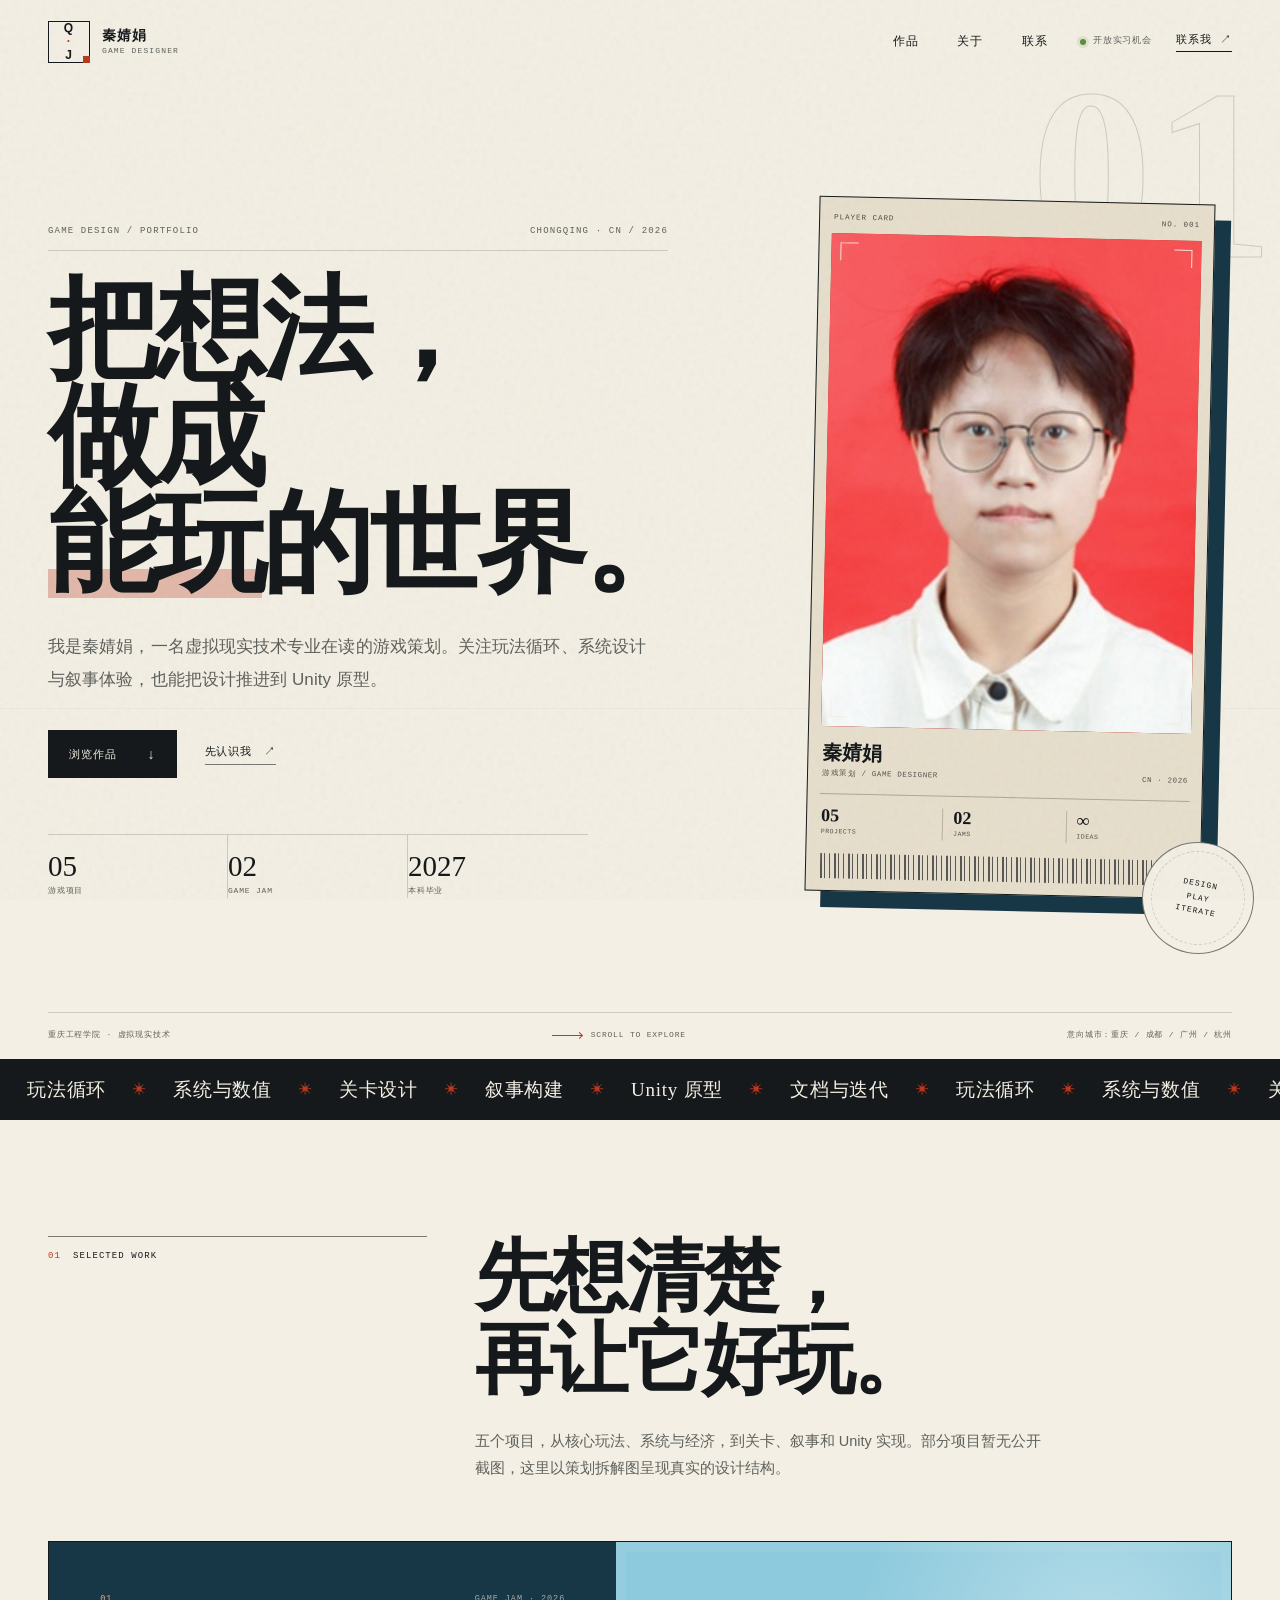
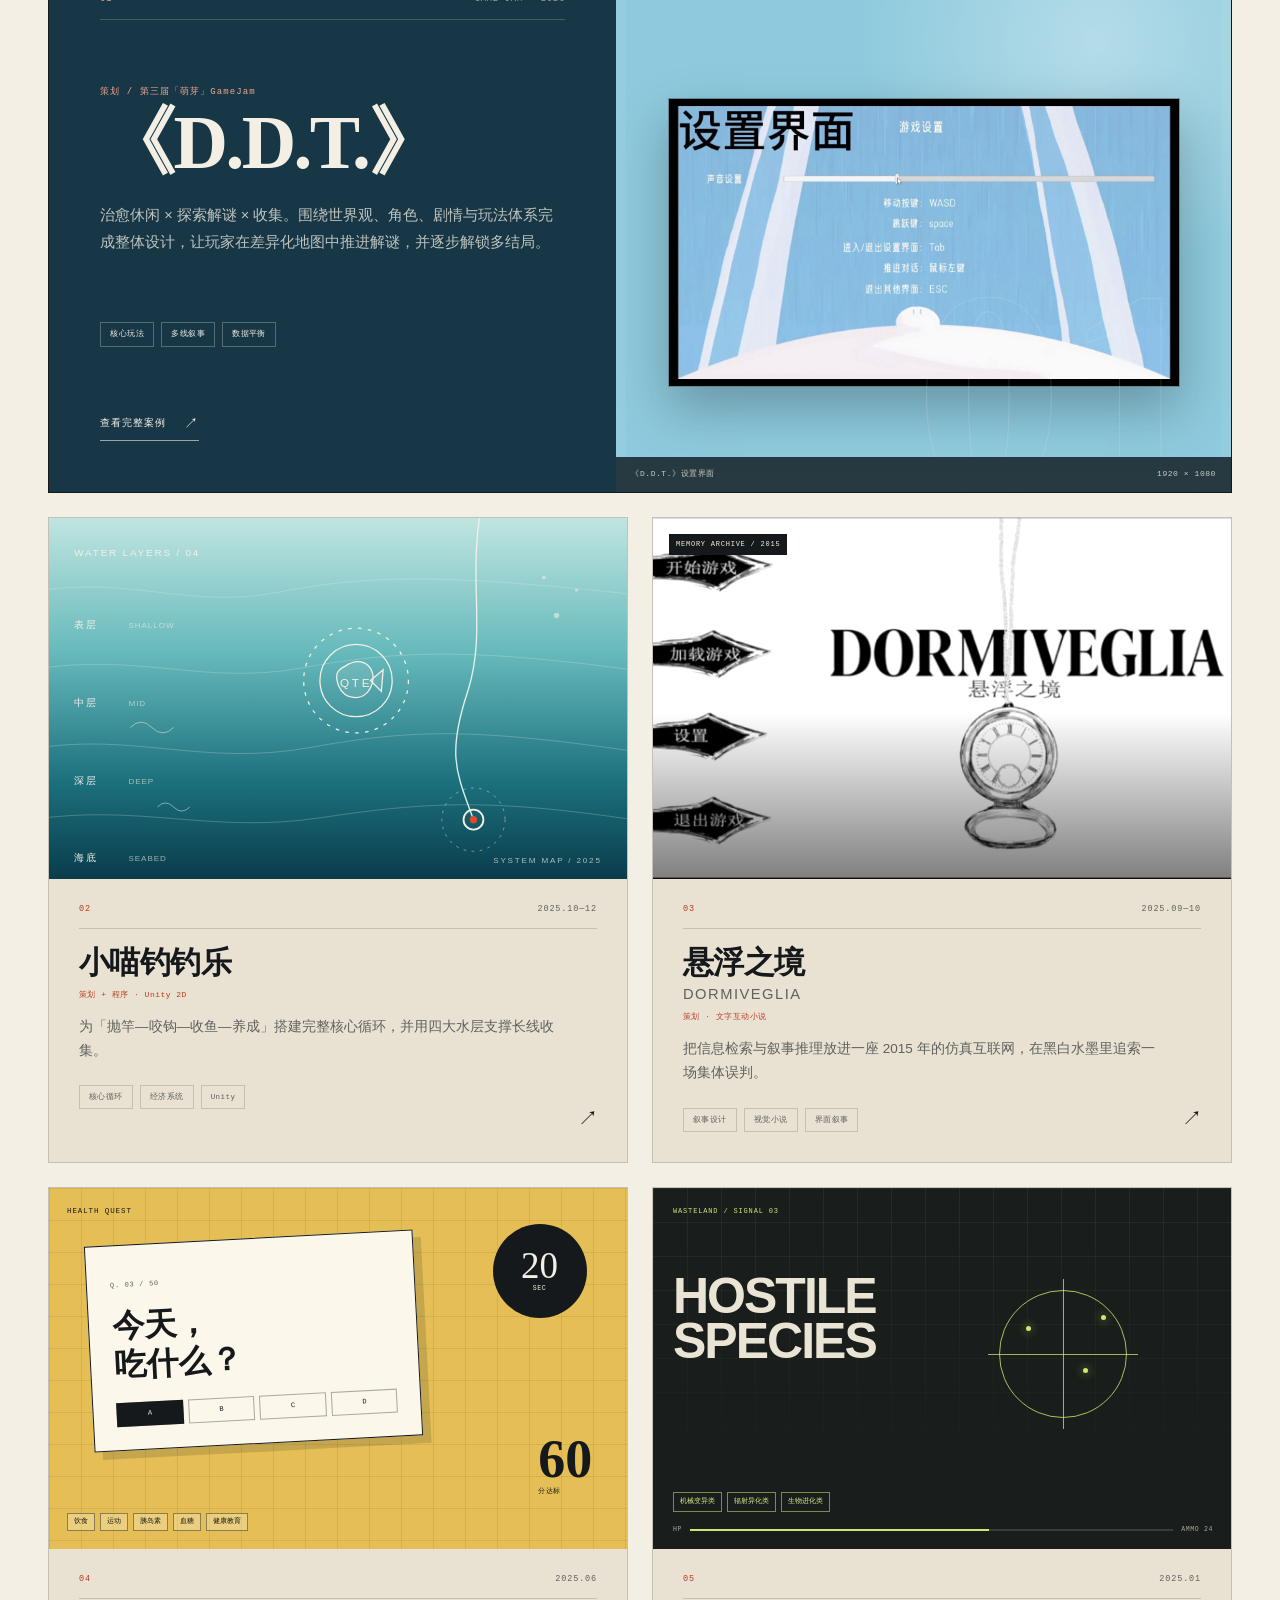
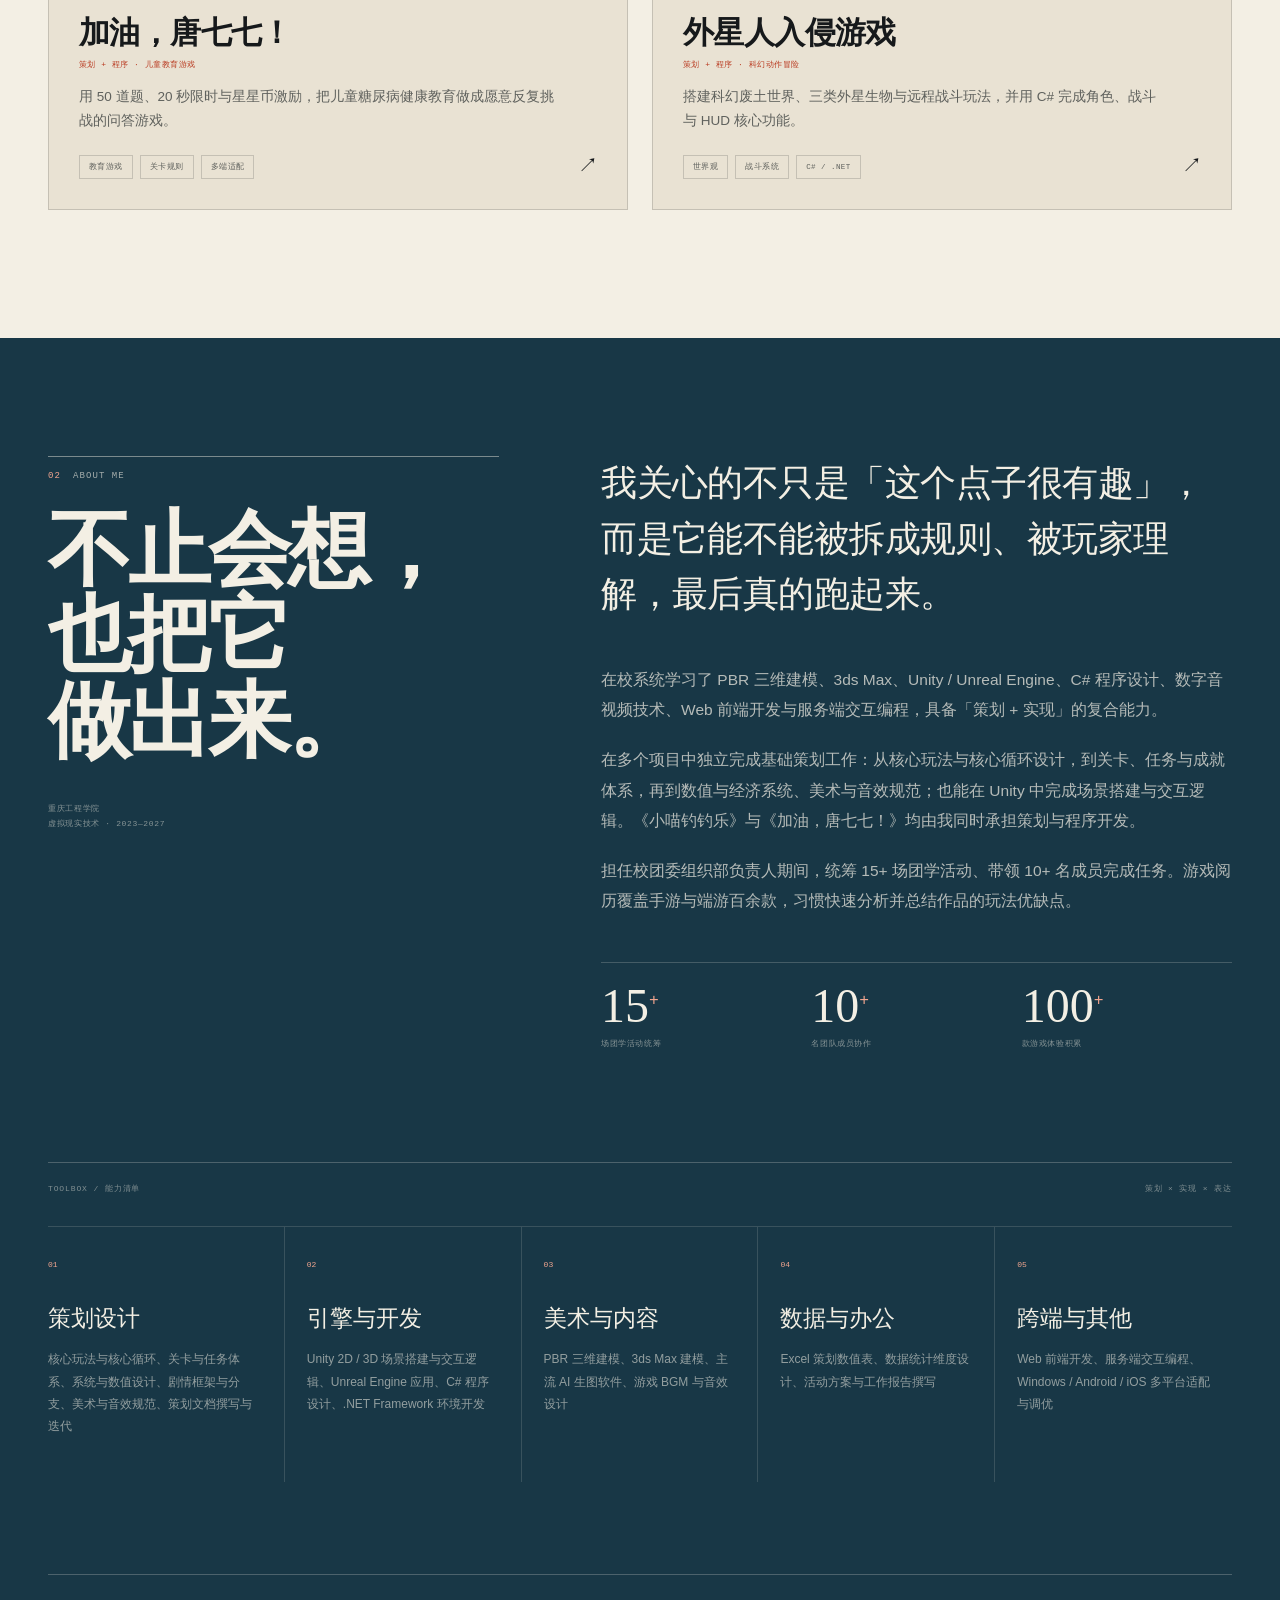
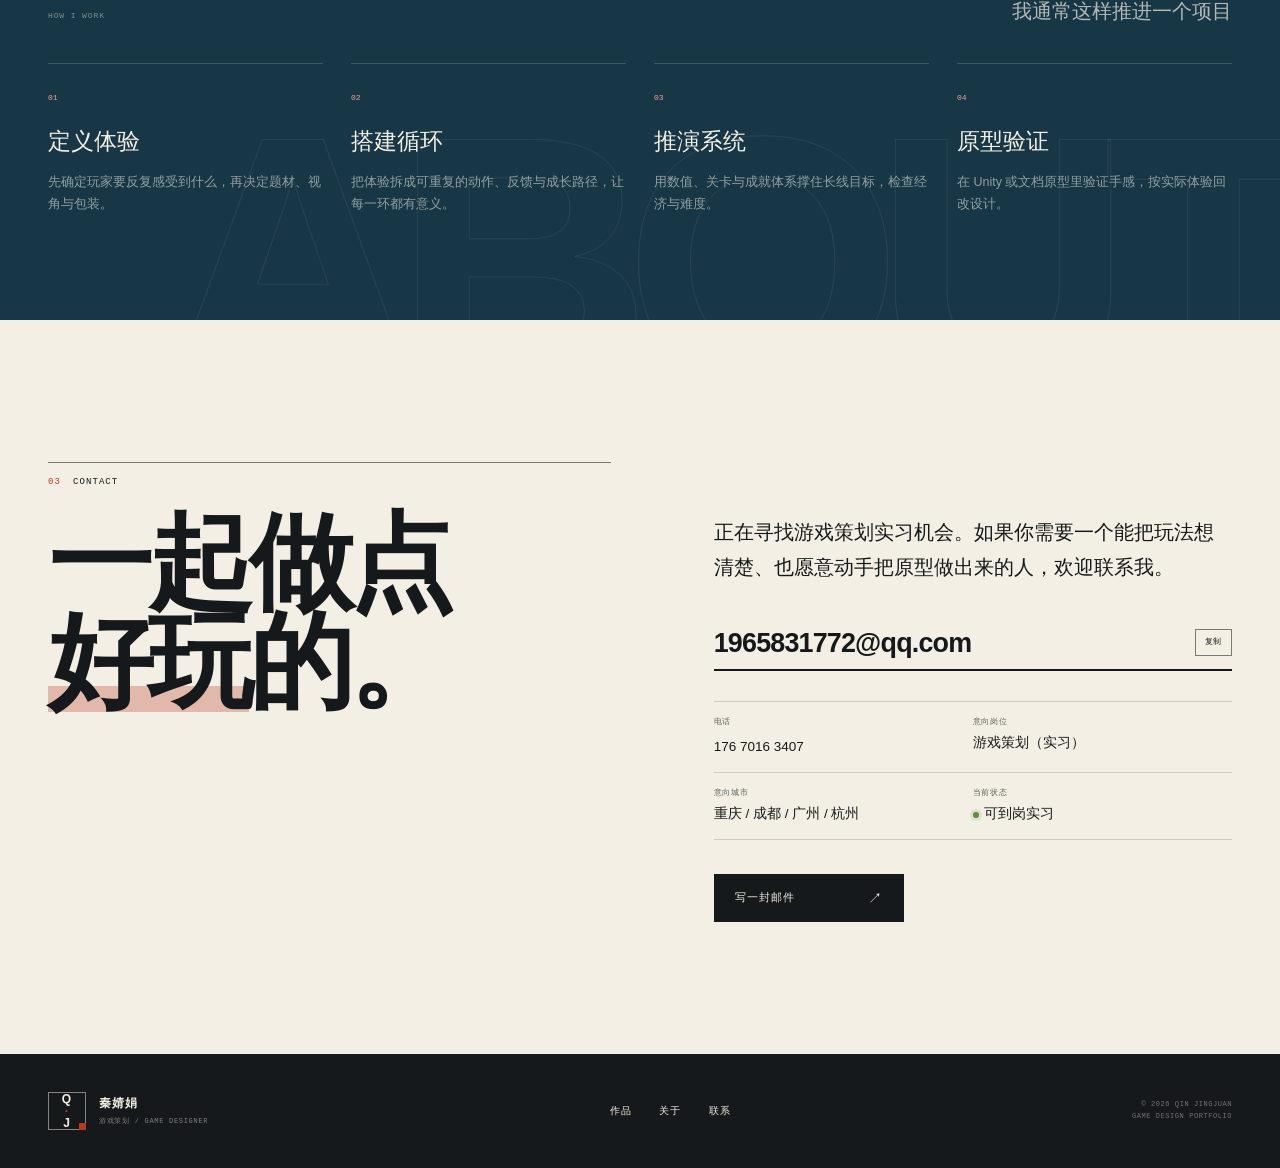
==== index.html @ a2781d4a "Deploy portfolio site to GitHub Pages" ====
<!DOCTYPE html>
<html lang="zh-CN">
<head>
  <meta charset="UTF-8">
  <meta name="viewport" content="width=device-width, initial-scale=1.0">
  <meta name="description" content="秦婧娟的游戏策划作品集：5 个游戏项目、2 次 Game Jam，涵盖玩法循环、系统与数值、叙事设计及 Unity 原型开发。">
  <meta name="theme-color" content="#f3efe4">
  <title>秦婧娟｜游戏策划作品集</title>
  <link rel="icon" href="assets/img/favicon.svg" type="image/svg+xml">
  <script>document.documentElement.classList.add("js");</script>
  <link rel="stylesheet" href="assets/css/site.css">
</head>
<body class="page-home">
  <a class="skip-link" href="#main">跳到主要内容</a>
  <div class="grain" aria-hidden="true"></div>
  <div class="scroll-progress" aria-hidden="true"><span></span></div>

  <header class="site-header" data-site-header>
    <div class="header-inner">
      <a class="brand" href="index.html" aria-label="秦婧娟作品集首页">
        <span class="brand-mark">Q<span>·</span>J</span>
        <span class="brand-name">秦婧娟<small>GAME DESIGNER</small></span>
      </a>
      <nav class="main-nav" aria-label="主导航">
        <a href="#work">作品</a>
        <a href="#about">关于</a>
        <a href="#contact">联系</a>
      </nav>
      <div class="header-actions">
        <span class="status"><span class="status-dot" aria-hidden="true"></span>开放实习机会</span>
        <a class="nav-cta" href="#contact">联系我 <span aria-hidden="true">↗</span></a>
        <button class="menu-toggle" type="button" aria-expanded="false" aria-controls="mobile-nav">
          <span></span><span></span><span class="sr-only">打开菜单</span>
        </button>
      </div>
    </div>
  </header>

  <div class="mobile-nav" id="mobile-nav" hidden>
    <nav aria-label="移动端导航">
      <a href="#work"><span>01</span>作品</a>
      <a href="#about"><span>02</span>关于</a>
      <a href="#contact"><span>03</span>联系</a>
    </nav>
    <div class="mobile-nav-foot">
      <span>游戏策划 · 实习</span>
      <a href="mailto:1965831772@qq.com">1965831772@qq.com</a>
    </div>
  </div>

  <main id="main">
    <section class="hero" aria-labelledby="hero-title">
      <div class="container hero-grid">
        <div class="hero-copy">
          <div class="eyebrow hero-eyebrow reveal">
            <span>GAME DESIGN / PORTFOLIO</span>
            <span>CHONGQING · CN / 2026</span>
          </div>
          <h1 id="hero-title" class="reveal">把想法，<br>做成<br><span class="mark">能玩</span>的世界。</h1>
          <p class="hero-intro reveal">我是秦婧娟，一名虚拟现实技术专业在读的游戏策划。关注玩法循环、系统设计与叙事体验，也能把设计推进到 Unity 原型。</p>
          <div class="hero-actions reveal">
            <a class="button button-primary" href="#work">浏览作品 <span aria-hidden="true">↓</span></a>
            <a class="text-link" href="#about">先认识我 <span aria-hidden="true">↗</span></a>
          </div>
          <dl class="hero-facts reveal">
            <div><dt>游戏项目</dt><dd>05</dd></div>
            <div><dt>GAME JAM</dt><dd>02</dd></div>
            <div><dt>本科毕业</dt><dd>2027</dd></div>
          </dl>
        </div>

        <div class="hero-visual reveal">
          <span class="hero-ghost" aria-hidden="true">01</span>
          <figure class="player-card">
            <div class="player-card-top">
              <span>PLAYER CARD</span>
              <span>NO. 001</span>
            </div>
            <div class="portrait-frame">
              <img src="assets/img/portrait.jpg" width="266" height="356" alt="秦婧娟的证件照">
              <span class="frame-corner frame-corner-tl" aria-hidden="true"></span>
              <span class="frame-corner frame-corner-tr" aria-hidden="true"></span>
              <span class="frame-corner frame-corner-bl" aria-hidden="true"></span>
              <span class="frame-corner frame-corner-br" aria-hidden="true"></span>
            </div>
            <figcaption class="player-card-caption">
              <div>
                <strong>秦婧娟</strong>
                <span>游戏策划 / GAME DESIGNER</span>
              </div>
              <span class="card-serial">CN · 2026</span>
            </figcaption>
            <div class="player-card-stats">
              <div><b>05</b><span>PROJECTS</span></div>
              <div><b>02</b><span>JAMS</span></div>
              <div><b>∞</b><span>IDEAS</span></div>
            </div>
            <div class="barcode" aria-hidden="true"></div>
          </figure>
          <div class="hero-stamp" aria-hidden="true">
            <span>DESIGN</span><span>PLAY</span><span>ITERATE</span>
          </div>
        </div>
      </div>

      <div class="container hero-foot">
        <span>重庆工程学院 · 虚拟现实技术</span>
        <span class="scroll-cue"><i aria-hidden="true"></i>SCROLL TO EXPLORE</span>
        <span>意向城市：重庆 / 成都 / 广州 / 杭州</span>
      </div>
    </section>

    <div class="marquee" aria-hidden="true">
      <div class="marquee-track">
        <span>玩法循环</span><i>✳</i><span>系统与数值</span><i>✳</i><span>关卡设计</span><i>✳</i><span>叙事构建</span><i>✳</i><span>Unity 原型</span><i>✳</i><span>文档与迭代</span><i>✳</i>
        <span>玩法循环</span><i>✳</i><span>系统与数值</span><i>✳</i><span>关卡设计</span><i>✳</i><span>叙事构建</span><i>✳</i><span>Unity 原型</span><i>✳</i><span>文档与迭代</span><i>✳</i>
      </div>
    </div>

    <section class="work-section" id="work" aria-labelledby="work-title">
      <div class="container">
        <header class="section-head">
          <div class="section-tag reveal">
            <span>01</span>
            <span>SELECTED WORK</span>
          </div>
          <div class="section-heading reveal">
            <h2 id="work-title">先想清楚，<br>再让它好玩。</h2>
            <p>五个项目，从核心玩法、系统与经济，到关卡、叙事和 Unity 实现。部分项目暂无公开截图，这里以策划拆解图呈现真实的设计结构。</p>
          </div>
        </header>

        <a class="featured-card reveal" href="work/ddt.html" aria-label="查看《D.D.T.》项目案例">
          <div class="featured-copy">
            <div class="card-kicker">
              <span>01</span>
              <span>GAME JAM · 2026</span>
            </div>
            <div>
              <p class="featured-role">策划 / 第三届「萌芽」GameJam</p>
              <h3>《D.D.T.》</h3>
              <p class="featured-desc">治愈休闲 × 探索解谜 × 收集。围绕世界观、角色、剧情与玩法体系完成整体设计，让玩家在差异化地图中推进解谜，并逐步解锁多结局。</p>
            </div>
            <ul class="tag-list">
              <li>核心玩法</li>
              <li>多线叙事</li>
              <li>数据平衡</li>
            </ul>
            <span class="card-cta">查看完整案例 <span aria-hidden="true">↗</span></span>
          </div>
          <figure class="featured-media">
            <img src="assets/img/ddt-settings.jpg" width="1421" height="800" alt="《D.D.T.》游戏设置界面，展示移动、跳跃、对话推进与设置快捷键" loading="eager">
            <figcaption><span>《D.D.T.》设置界面</span><span>1920 × 1080</span></figcaption>
          </figure>
          <span class="featured-index" aria-hidden="true">01</span>
        </a>

        <div class="project-grid">
          <article class="project-card reveal" data-project="diaodiao">
            <a href="work/diaodiao.html" aria-label="查看《小喵钓钓乐》项目案例">
              <div class="project-cover cover-diaodiao" role="img" aria-label="《小喵钓钓乐》水层设计示意图：表层、中层、深层、海底四个水层，以及蓄力抛竿和 QTE 收鱼流程">
                <svg viewBox="0 0 640 420" aria-hidden="true" preserveAspectRatio="xMidYMid slice">
                  <defs>
                    <linearGradient id="water" x1="0" y1="0" x2="0" y2="1">
                      <stop offset="0" stop-color="#c6e8e3"/>
                      <stop offset=".38" stop-color="#66b9bb"/>
                      <stop offset=".72" stop-color="#1c707d"/>
                      <stop offset="1" stop-color="#083746"/>
                    </linearGradient>
                    <linearGradient id="line" x1="0" y1="0" x2="0" y2="1">
                      <stop offset="0" stop-color="#f4f0e6"/>
                      <stop offset="1" stop-color="#d7f0e6"/>
                    </linearGradient>
                  </defs>
                  <rect width="640" height="420" fill="url(#water)"/>
                  <g fill="none" stroke="rgba(244,240,230,.26)" stroke-width="1">
                    <path d="M-20 92 C90 72 150 112 255 92 S440 72 660 96"/>
                    <path d="M-20 178 C100 158 170 196 280 176 S470 154 660 180"/>
                    <path d="M-20 266 C90 246 170 286 290 264 S480 244 660 270"/>
                    <path d="M-20 344 C100 326 180 360 300 342 S490 320 660 346"/>
                  </g>
                  <g font-family="Arial, sans-serif" fill="#f4f0e6" font-size="11" letter-spacing="2">
                    <text x="28" y="52">WATER LAYERS / 04</text>
                    <text x="28" y="132">表层</text>
                    <text x="28" y="218">中层</text>
                    <text x="28" y="304">深层</text>
                    <text x="28" y="390">海底</text>
                  </g>
                  <g font-family="Arial, sans-serif" fill="rgba(244,240,230,.62)" font-size="9" letter-spacing="1">
                    <text x="88" y="132">SHALLOW</text>
                    <text x="88" y="218">MID</text>
                    <text x="88" y="304">DEEP</text>
                    <text x="88" y="390">SEABED</text>
                  </g>
                  <path d="M480 -10 C462 78 486 134 463 204 S452 294 470 344" fill="none" stroke="url(#line)" stroke-width="1.5"/>
                  <circle cx="470" cy="344" r="11" fill="none" stroke="#f4f0e6" stroke-width="2"/>
                  <circle cx="470" cy="344" r="4" fill="#e34a2b"/>
                  <circle cx="470" cy="344" r="35" fill="none" stroke="rgba(244,240,230,.5)" stroke-dasharray="3 6"/>
                  <g transform="translate(340 190)" fill="none" stroke="#f4f0e6" stroke-width="1.4">
                    <circle r="58" stroke-dasharray="4 7"/>
                    <circle r="40"/>
                    <path d="M-12-16 C8-30 26-12 16 8 C8 24-14 22-20 4 C-24-8-20-12-12-16Z" fill="rgba(244,240,230,.1)"/>
                    <path d="M16 0 L30-12 L28 12Z" fill="rgba(244,240,230,.1)"/>
                  </g>
                  <text x="340" y="197" text-anchor="middle" font-family="Arial, sans-serif" font-size="13" letter-spacing="3" fill="#f4f0e6">QTE</text>
                  <g fill="none" stroke="rgba(244,240,230,.55)" stroke-width="1">
                    <path d="M90 242 q12-12 24 0 q12 12 24 0"/>
                    <path d="M120 330 q9-9 18 0 q9 9 18 0"/>
                  </g>
                  <g fill="rgba(244,240,230,.55)">
                    <circle cx="562" cy="118" r="3"/><circle cx="584" cy="90" r="1.6"/><circle cx="548" cy="76" r="2"/>
                  </g>
                  <text x="612" y="392" text-anchor="end" font-family="Arial, sans-serif" font-size="9" letter-spacing="2" fill="rgba(244,240,230,.7)">SYSTEM MAP / 2025</text>
                </svg>
              </div>
              <div class="project-info">
                <div class="project-meta"><span>02</span><span>2025.10—12</span></div>
                <h3>小喵钓钓乐</h3>
                <p class="project-sub">策划 + 程序 · Unity 2D</p>
                <p class="project-desc">为「抛竿—咬钩—收鱼—养成」搭建完整核心循环，并用四大水层支撑长线收集。</p>
                <ul class="tag-list tag-list-small"><li>核心循环</li><li>经济系统</li><li>Unity</li></ul>
                <span class="project-arrow" aria-hidden="true">↗</span>
              </div>
            </a>
          </article>

          <article class="project-card reveal" data-project="dormiveglia">
            <a href="work/dormiveglia.html" aria-label="查看《悬浮之境 DORMIVEGLIA》项目案例">
              <div class="project-cover cover-dormiveglia">
                <img src="assets/img/dormiveglia-menu.jpg" width="683" height="387" alt="《悬浮之境》黑白手绘主菜单，怀表图形与开始游戏、加载游戏、设置、退出游戏选项" loading="lazy">
                <span class="cover-label">MEMORY ARCHIVE / 2015</span>
              </div>
              <div class="project-info">
                <div class="project-meta"><span>03</span><span>2025.09—10</span></div>
                <h3>悬浮之境 <em>DORMIVEGLIA</em></h3>
                <p class="project-sub">策划 · 文字互动小说</p>
                <p class="project-desc">把信息检索与叙事推理放进一座 2015 年的仿真互联网，在黑白水墨里追索一场集体误判。</p>
                <ul class="tag-list tag-list-small"><li>叙事设计</li><li>视觉小说</li><li>界面叙事</li></ul>
                <span class="project-arrow" aria-hidden="true">↗</span>
              </div>
            </a>
          </article>

          <article class="project-card reveal" data-project="tangqiqi">
            <a href="work/tangqiqi.html" aria-label="查看《加油，唐七七！》项目案例">
              <div class="project-cover cover-tangqiqi" role="img" aria-label="《加油，唐七七！》玩法设计板：五大知识类别、50 道题、20 秒限时、60 分达标和 11 项成就">
                <div class="quiz-stamp">HEALTH QUEST</div>
                <div class="quiz-card">
                  <span class="quiz-label">Q. 03 / 50</span>
                  <b class="quiz-question">今天，<br>吃什么？</b>
                  <div class="quiz-options">
                    <span>A</span><span>B</span><span>C</span><span>D</span>
                  </div>
                </div>
                <div class="quiz-timer"><b>20</b><span>SEC</span></div>
                <div class="quiz-tags">
                  <span>饮食</span><span>运动</span><span>胰岛素</span><span>血糖</span><span>健康教育</span>
                </div>
                <div class="quiz-score">60 <small>分达标</small></div>
              </div>
              <div class="project-info">
                <div class="project-meta"><span>04</span><span>2025.06</span></div>
                <h3>加油，唐七七！</h3>
                <p class="project-sub">策划 + 程序 · 儿童教育游戏</p>
                <p class="project-desc">用 50 道题、20 秒限时与星星币激励，把儿童糖尿病健康教育做成愿意反复挑战的问答游戏。</p>
                <ul class="tag-list tag-list-small"><li>教育游戏</li><li>关卡规则</li><li>多端适配</li></ul>
                <span class="project-arrow" aria-hidden="true">↗</span>
              </div>
            </a>
          </article>

          <article class="project-card reveal" data-project="alien">
            <a href="work/alien.html" aria-label="查看《外星人入侵游戏》项目案例">
              <div class="project-cover cover-alien" role="img" aria-label="《外星人入侵游戏》设定图：废土雷达界面、三类外星生物与远程射击战斗系统">
                <div class="alien-grid" aria-hidden="true"></div>
                <div class="alien-reticle" aria-hidden="true">
                  <span></span><span></span><span></span>
                </div>
                <div class="alien-code">WASTELAND / SIGNAL 03</div>
                <div class="alien-title">HOSTILE<br>SPECIES</div>
                <div class="alien-classes">
                  <span>机械变异类</span>
                  <span>辐射异化类</span>
                  <span>生物进化类</span>
                </div>
                <div class="alien-hud">
                  <span>HP</span><i></i><span>AMMO 24</span>
                </div>
              </div>
              <div class="project-info">
                <div class="project-meta"><span>05</span><span>2025.01</span></div>
                <h3>外星人入侵游戏</h3>
                <p class="project-sub">策划 + 程序 · 科幻动作冒险</p>
                <p class="project-desc">搭建科幻废土世界、三类外星生物与远程战斗玩法，并用 C# 完成角色、战斗与 HUD 核心功能。</p>
                <ul class="tag-list tag-list-small"><li>世界观</li><li>战斗系统</li><li>C# / .NET</li></ul>
                <span class="project-arrow" aria-hidden="true">↗</span>
              </div>
            </a>
          </article>
        </div>
      </div>
    </section>

    <section class="about-section" id="about" aria-labelledby="about-title">
      <div class="container">
        <div class="about-grid">
          <div class="about-heading reveal">
            <div class="section-tag section-tag-light">
              <span>02</span>
              <span>ABOUT ME</span>
            </div>
            <h2 id="about-title">不止会想，<br>也把它<br>做出来。</h2>
            <p class="about-note">重庆工程学院<br>虚拟现实技术 · 2023—2027</p>
          </div>
          <div class="about-copy">
            <p class="about-lead reveal">我关心的不只是「这个点子很有趣」，而是它能不能被拆成规则、被玩家理解，最后真的跑起来。</p>
            <div class="about-body reveal">
              <p>在校系统学习了 PBR 三维建模、3ds Max、Unity / Unreal Engine、C# 程序设计、数字音视频技术、Web 前端开发与服务端交互编程，具备「策划 + 实现」的复合能力。</p>
              <p>在多个项目中独立完成基础策划工作：从核心玩法与核心循环设计，到关卡、任务与成就体系，再到数值与经济系统、美术与音效规范；也能在 Unity 中完成场景搭建与交互逻辑。《小喵钓钓乐》与《加油，唐七七！》均由我同时承担策划与程序开发。</p>
              <p>担任校团委组织部负责人期间，统筹 15+ 场团学活动、带领 10+ 名成员完成任务。游戏阅历覆盖手游与端游百余款，习惯快速分析并总结作品的玩法优缺点。</p>
            </div>
            <div class="about-numbers reveal">
              <div><b>15<sup>+</sup></b><span>场团学活动统筹</span></div>
              <div><b>10<sup>+</sup></b><span>名团队成员协作</span></div>
              <div><b>100<sup>+</sup></b><span>款游戏体验积累</span></div>
            </div>
          </div>
        </div>

        <div class="skills reveal">
          <div class="skills-head">
            <span>TOOLBOX / 能力清单</span>
            <span>策划 × 实现 × 表达</span>
          </div>
          <div class="skills-grid">
            <div class="skill-card">
              <span class="skill-no">01</span>
              <h3>策划设计</h3>
              <p>核心玩法与核心循环、关卡与任务体系、系统与数值设计、剧情框架与分支、美术与音效规范、策划文档撰写与迭代</p>
            </div>
            <div class="skill-card">
              <span class="skill-no">02</span>
              <h3>引擎与开发</h3>
              <p>Unity 2D / 3D 场景搭建与交互逻辑、Unreal Engine 应用、C# 程序设计、.NET Framework 环境开发</p>
            </div>
            <div class="skill-card">
              <span class="skill-no">03</span>
              <h3>美术与内容</h3>
              <p>PBR 三维建模、3ds Max 建模、主流 AI 生图软件、游戏 BGM 与音效设计</p>
            </div>
            <div class="skill-card">
              <span class="skill-no">04</span>
              <h3>数据与办公</h3>
              <p>Excel 策划数值表、数据统计维度设计、活动方案与工作报告撰写</p>
            </div>
            <div class="skill-card">
              <span class="skill-no">05</span>
              <h3>跨端与其他</h3>
              <p>Web 前端开发、服务端交互编程、Windows / Android / iOS 多平台适配与调优</p>
            </div>
          </div>
        </div>

        <div class="process reveal">
          <div class="process-head">
            <span>HOW I WORK</span>
            <p>我通常这样推进一个项目</p>
          </div>
          <ol class="process-grid">
            <li>
              <span class="process-no">01</span>
              <h3>定义体验</h3>
              <p>先确定玩家要反复感受到什么，再决定题材、视角与包装。</p>
            </li>
            <li>
              <span class="process-no">02</span>
              <h3>搭建循环</h3>
              <p>把体验拆成可重复的动作、反馈与成长路径，让每一环都有意义。</p>
            </li>
            <li>
              <span class="process-no">03</span>
              <h3>推演系统</h3>
              <p>用数值、关卡与成就体系撑住长线目标，检查经济与难度。</p>
            </li>
            <li>
              <span class="process-no">04</span>
              <h3>原型验证</h3>
              <p>在 Unity 或文档原型里验证手感，按实际体验回改设计。</p>
            </li>
          </ol>
        </div>
      </div>
    </section>

    <section class="contact-section" id="contact" aria-labelledby="contact-title">
      <div class="container contact-grid">
        <div class="contact-main reveal">
          <div class="section-tag">
            <span>03</span>
            <span>CONTACT</span>
          </div>
          <h2 id="contact-title">一起做点<br><span class="mark">好玩</span>的。</h2>
        </div>
        <div class="contact-copy reveal">
          <p class="contact-lead">正在寻找游戏策划实习机会。如果你需要一个能把玩法想清楚、也愿意动手把原型做出来的人，欢迎联系我。</p>
          <div class="contact-email-row">
            <a class="contact-email" href="mailto:1965831772@qq.com">1965831772@qq.com</a>
            <button class="copy-button" type="button" data-copy="1965831772@qq.com" aria-label="复制邮箱地址">复制</button>
          </div>
          <div class="contact-details">
            <div><span>电话</span><a href="tel:+8617670163407">176 7016 3407</a></div>
            <div><span>意向岗位</span><p>游戏策划（实习）</p></div>
            <div><span>意向城市</span><p>重庆 / 成都 / 广州 / 杭州</p></div>
            <div><span>当前状态</span><p><i class="status-dot"></i>可到岗实习</p></div>
          </div>
          <a class="button button-primary contact-button" href="mailto:1965831772@qq.com?subject=%E6%B8%B8%E6%88%8F%E7%AD%96%E5%88%92%E5%AE%9E%E4%B9%A0%20%C2%B7%20%E6%9D%A5%E8%87%AA%E4%BD%9C%E5%93%81%E9%9B%86">写一封邮件 <span aria-hidden="true">↗</span></a>
        </div>
      </div>
    </section>
  </main>

  <footer class="site-footer">
    <div class="container footer-grid">
      <div class="footer-brand">
        <span class="brand-mark brand-mark-light">Q<span>·</span>J</span>
        <div><strong>秦婧娟</strong><span>游戏策划 / GAME DESIGNER</span></div>
      </div>
      <nav class="footer-nav" aria-label="页脚导航">
        <a href="#work">作品</a>
        <a href="#about">关于</a>
        <a href="#contact">联系</a>
      </nav>
      <p class="footer-note">© 2026 QIN JINGJUAN<br>GAME DESIGN PORTFOLIO</p>
    </div>
  </footer>

  <div class="toast" role="status" aria-live="polite"></div>
  <script src="assets/js/site.js"></script>
</body>
</html>
---- assets/css/site.css ----
@font-face {
  font-family: "Noto Serif SC Local";
  src: local("Noto Serif SC"), local("NotoSerifSC-VF"), local("Source Han Serif SC"), local("STSong");
  font-weight: 100 900;
  font-style: normal;
  font-display: swap;
}

@font-face {
  font-family: "Noto Sans SC Local";
  src: local("Noto Sans SC"), local("NotoSansSC-VF"), local("PingFang SC"), local("Microsoft YaHei");
  font-weight: 100 900;
  font-style: normal;
  font-display: swap;
}

:root {
  --bg: #f3efe4;
  --surface: #e9e2d3;
  --surface-2: #ded4c1;
  --ink: #16191b;
  --muted: #5f615d;
  --line: rgba(22, 25, 27, 0.17);
  --line-strong: rgba(22, 25, 27, 0.55);
  --accent: #b93a20;
  --accent-strong: #8f2c18;
  --navy: #183746;
  --cream: #f3efe4;
  --display: "Noto Serif SC Local", "Noto Serif SC", "Source Han Serif SC", "Songti SC", "STSong", "SimSun", serif;
  --sans: "Noto Sans SC Local", "Noto Sans SC", "Helvetica Neue", "PingFang SC", "Hiragino Sans GB", "Microsoft YaHei", sans-serif;
  --mono: "SFMono-Regular", "Cascadia Mono", "Roboto Mono", Consolas, "Liberation Mono", monospace;
  --ease: cubic-bezier(0.2, 0.72, 0.28, 1);
}

*,
*::before,
*::after {
  box-sizing: border-box;
}

html {
  scroll-behavior: smooth;
  -webkit-text-size-adjust: 100%;
}

body {
  margin: 0;
  background: var(--bg);
  color: var(--ink);
  font-family: var(--sans);
  font-size: 16px;
  line-height: 1.6;
  overflow-x: clip;
  text-rendering: optimizeLegibility;
  -webkit-font-smoothing: antialiased;
  transition: background-color 0.35s ease, color 0.35s ease;
}

body.menu-open {
  overflow: hidden;
}

::selection {
  background: var(--accent);
  color: var(--cream);
}

img,
svg {
  display: block;
  max-width: 100%;
}

img {
  height: auto;
}

a {
  color: inherit;
  text-decoration: none;
}

a:focus-visible,
button:focus-visible,
img[role="button"]:focus-visible {
  outline: 2px solid var(--accent);
  outline-offset: 3px;
}

button,
input,
textarea {
  font: inherit;
}

button {
  color: inherit;
}

p,
h1,
h2,
h3,
h4,
figure,
dl,
dd {
  margin: 0;
}

ul,
ol {
  margin: 0;
}

.sr-only {
  position: absolute;
  width: 1px;
  height: 1px;
  padding: 0;
  margin: -1px;
  overflow: hidden;
  clip: rect(0, 0, 0, 0);
  white-space: nowrap;
  border: 0;
}

.skip-link {
  position: fixed;
  top: 12px;
  left: 12px;
  z-index: 1000;
  padding: 10px 14px;
  background: var(--ink);
  color: var(--cream);
  font-family: var(--mono);
  font-size: 11px;
  transform: translateY(-160%);
  transition: transform 0.2s ease;
}

.skip-link:focus {
  transform: translateY(0);
}

.grain {
  position: fixed;
  inset: 0;
  z-index: 400;
  pointer-events: none;
  opacity: 0.2;
  mix-blend-mode: multiply;
  background-image: url("data:image/svg+xml,%3Csvg viewBox='0 0 180 180' xmlns='http://www.w3.org/2000/svg'%3E%3Cfilter id='n'%3E%3CfeTurbulence type='fractalNoise' baseFrequency='.9' numOctaves='3' stitchTiles='stitch'/%3E%3C/filter%3E%3Crect width='100%25' height='100%25' filter='url(%23n)' opacity='.32'/%3E%3C/svg%3E");
}

.theme-noir .grain {
  mix-blend-mode: screen;
  opacity: 0.13;
}

.scroll-progress {
  position: fixed;
  top: 0;
  left: 0;
  z-index: 220;
  width: 100%;
  height: 3px;
  background: transparent;
  pointer-events: none;
}

.scroll-progress span {
  display: block;
  width: 0%;
  height: 100%;
  background: var(--accent);
  transition: width 0.1s linear;
}

.container {
  width: min(1440px, calc(100% - 96px));
  margin-inline: auto;
}

/* ---------- Header ---------- */

.site-header {
  position: fixed;
  top: 0;
  left: 0;
  z-index: 150;
  width: 100%;
  height: 84px;
  border-bottom: 1px solid transparent;
  transition: height 0.35s var(--ease), background-color 0.35s ease, border-color 0.35s ease, backdrop-filter 0.35s ease;
}

.site-header.is-scrolled {
  height: 72px;
  background: color-mix(in srgb, var(--bg) 88%, transparent);
  border-bottom-color: var(--line);
  backdrop-filter: blur(16px) saturate(130%);
}

.header-inner {
  width: min(1440px, calc(100% - 96px));
  height: 100%;
  margin-inline: auto;
  display: flex;
  align-items: center;
  gap: 32px;
}

.brand {
  display: inline-flex;
  align-items: center;
  gap: 12px;
  flex: none;
}

.brand-mark {
  width: 42px;
  height: 42px;
  display: grid;
  place-items: center;
  border: 1px solid currentColor;
  font-family: var(--sans);
  font-size: 12px;
  font-weight: 700;
  letter-spacing: 0.08em;
  line-height: 1;
  position: relative;
}

.brand-mark span {
  color: var(--accent);
}

.brand-mark::after {
  content: "";
  position: absolute;
  right: -1px;
  bottom: -1px;
  width: 7px;
  height: 7px;
  background: var(--accent);
}

.brand-name {
  display: flex;
  flex-direction: column;
  gap: 1px;
  font-size: 14px;
  font-weight: 600;
  letter-spacing: 0.08em;
  line-height: 1.25;
}

.brand-name small {
  font-family: var(--mono);
  font-size: 8px;
  font-weight: 400;
  letter-spacing: 0.14em;
  color: var(--muted);
}

.main-nav {
  display: flex;
  align-items: center;
  gap: 38px;
  margin-left: auto;
  font-size: 12px;
  letter-spacing: 0.1em;
}

.main-nav a {
  position: relative;
  padding: 8px 0;
}

.main-nav a::after {
  content: "";
  position: absolute;
  left: 0;
  bottom: 2px;
  width: 100%;
  height: 1px;
  background: currentColor;
  transform: scaleX(0);
  transform-origin: right;
  transition: transform 0.35s var(--ease);
}

.main-nav a:hover::after,
.main-nav a:focus-visible::after {
  transform: scaleX(1);
  transform-origin: left;
}

.header-actions {
  display: flex;
  align-items: center;
  gap: 24px;
}

.status {
  display: inline-flex;
  align-items: center;
  gap: 7px;
  font-family: var(--mono);
  font-size: 8.5px;
  letter-spacing: 0.09em;
  color: var(--muted);
  white-space: nowrap;
}

.status-dot {
  display: inline-block;
  width: 6px;
  height: 6px;
  border-radius: 50%;
  background: #5e8d40;
  box-shadow: 0 0 0 3px rgba(94, 141, 64, 0.13);
  animation: pulse 3.4s ease-in-out infinite;
}

@keyframes pulse {
  0%,
  100% {
    opacity: 1;
  }
  50% {
    opacity: 0.45;
  }
}

.nav-cta {
  display: inline-flex;
  align-items: center;
  gap: 8px;
  padding-bottom: 3px;
  border-bottom: 1px solid var(--ink);
  font-size: 11px;
  letter-spacing: 0.1em;
  transition: color 0.25s ease, border-color 0.25s ease;
}

.nav-cta:hover {
  color: var(--accent);
  border-color: var(--accent);
}

.menu-toggle {
  display: none;
  width: 42px;
  height: 42px;
  border: 1px solid var(--line-strong);
  background: transparent;
  cursor: pointer;
  padding: 0;
  place-items: center;
  align-content: center;
  gap: 5px;
}

.menu-toggle span:not(.sr-only) {
  display: block;
  width: 17px;
  height: 1px;
  background: currentColor;
  transition: transform 0.3s ease;
}

.menu-toggle[aria-expanded="true"] span:first-child {
  transform: translateY(3px) rotate(45deg);
}

.menu-toggle[aria-expanded="true"] span:nth-child(2) {
  transform: translateY(-3px) rotate(-45deg);
}

.mobile-nav {
  position: fixed;
  inset: 68px 0 0;
  z-index: 140;
  background: var(--bg);
  padding: 44px 24px 28px;
  flex-direction: column;
  justify-content: space-between;
}

.mobile-nav.is-open {
  display: flex;
}

.mobile-nav nav {
  display: flex;
  flex-direction: column;
}

.mobile-nav nav a {
  display: flex;
  align-items: baseline;
  gap: 18px;
  padding: 22px 0;
  border-bottom: 1px solid var(--line);
  font-family: var(--display);
  font-size: clamp(34px, 11vw, 52px);
  line-height: 1;
}

.mobile-nav nav a span {
  font-family: var(--mono);
  font-size: 9px;
  color: var(--accent);
}

.mobile-nav-foot {
  display: flex;
  flex-direction: column;
  gap: 8px;
  padding-top: 24px;
  border-top: 1px solid var(--line);
  font-family: var(--mono);
  font-size: 9px;
  letter-spacing: 0.08em;
  color: var(--muted);
}

.mobile-nav-foot a {
  font-size: 12px;
  color: var(--ink);
}

/* ---------- Home hero ---------- */

.hero {
  min-height: 100svh;
  padding-top: 84px;
  display: flex;
  flex-direction: column;
  justify-content: space-between;
  position: relative;
}

.hero::before {
  content: "";
  position: absolute;
  inset: 84px 0 0;
  pointer-events: none;
  background-image:
    linear-gradient(to right, transparent calc(50% - 0.5px), var(--line) 50%, transparent calc(50% + 0.5px)),
    linear-gradient(to bottom, transparent 64%, var(--line) 64%, transparent calc(64% + 1px));
  opacity: 0.34;
}

.hero-grid {
  flex: 1;
  display: grid;
  grid-template-columns: minmax(0, 1.22fr) minmax(330px, 0.78fr);
  align-items: center;
  gap: clamp(48px, 7vw, 112px);
  padding-top: clamp(54px, 7vw, 96px);
  padding-bottom: 64px;
  position: relative;
  z-index: 1;
}

.eyebrow {
  display: flex;
  justify-content: space-between;
  gap: 24px;
  max-width: 620px;
  padding-bottom: 12px;
  border-bottom: 1px solid var(--line);
  font-family: var(--mono);
  font-size: 9px;
  letter-spacing: 0.13em;
  color: var(--muted);
}

.hero h1 {
  max-width: 930px;
  margin: 26px 0 32px;
  font-family: var(--display);
  font-size: clamp(62px, 8.7vw, 138px);
  font-weight: 620;
  line-height: 0.96;
  letter-spacing: -0.035em;
  text-wrap: balance;
}

.mark {
  position: relative;
  display: inline-block;
  z-index: 0;
  background-image: linear-gradient(transparent 73%, color-mix(in srgb, var(--accent) 30%, transparent) 73%);
  background-repeat: no-repeat;
  background-size: 100% 100%;
}

.hero-intro {
  max-width: 610px;
  color: var(--muted);
  font-size: 17px;
  line-height: 1.95;
  letter-spacing: 0.005em;
}

.hero-actions {
  display: flex;
  align-items: center;
  gap: 28px;
  margin-top: 34px;
}

.button {
  display: inline-flex;
  align-items: center;
  justify-content: space-between;
  gap: 30px;
  min-height: 48px;
  padding: 12px 20px;
  border: 1px solid var(--ink);
  background: transparent;
  font-size: 11px;
  font-weight: 500;
  letter-spacing: 0.1em;
  line-height: 1;
  cursor: pointer;
  transition: background-color 0.25s ease, color 0.25s ease, border-color 0.25s ease;
}

.button span {
  font-size: 14px;
  transition: transform 0.3s var(--ease);
}

.button:hover span {
  transform: translate(2px, 2px);
}

.button-primary {
  background: var(--ink);
  color: var(--cream);
}

.button-primary:hover {
  background: var(--accent);
  border-color: var(--accent);
  color: var(--cream);
}

.text-link {
  display: inline-flex;
  align-items: center;
  gap: 12px;
  padding-bottom: 4px;
  border-bottom: 1px solid var(--line-strong);
  font-size: 11px;
  letter-spacing: 0.08em;
  transition: color 0.25s ease, border-color 0.25s ease;
}

.text-link:hover {
  color: var(--accent);
  border-color: var(--accent);
}

.hero-facts {
  display: grid;
  grid-template-columns: repeat(3, minmax(0, 1fr));
  max-width: 540px;
  margin-top: 56px;
  border-top: 1px solid var(--line);
}

.hero-facts div {
  display: flex;
  flex-direction: column-reverse;
  gap: 2px;
  padding: 16px 16px 0 0;
  border-right: 1px solid var(--line);
}

.hero-facts div:last-child {
  border-right: 0;
}

.hero-facts dt {
  font-family: var(--mono);
  font-size: 8px;
  letter-spacing: 0.1em;
  color: var(--muted);
}

.hero-facts dd {
  font-family: var(--display);
  font-size: 29px;
  font-weight: 500;
  line-height: 1.1;
}

.hero-visual {
  width: 100%;
  max-width: 420px;
  justify-self: end;
  position: relative;
  padding: 26px 24px 54px 0;
}

.hero-ghost {
  position: absolute;
  top: -120px;
  right: -42px;
  z-index: 0;
  font-family: var(--display);
  font-size: clamp(180px, 19vw, 300px);
  font-weight: 600;
  line-height: 1;
  color: transparent;
  -webkit-text-stroke: 1px var(--line);
  pointer-events: none;
}

.player-card {
  position: relative;
  z-index: 1;
  margin: 0;
  padding: 12px 12px 0;
  background: #e7dfcd;
  border: 1px solid var(--ink);
  box-shadow: 16px 16px 0 var(--navy);
  transform: rotate(1.25deg);
  transition: transform 0.6s var(--ease), box-shadow 0.6s var(--ease);
}

.player-card:hover {
  transform: rotate(0deg) translateY(-4px);
  box-shadow: 20px 22px 0 var(--navy);
}

.player-card-top {
  display: flex;
  justify-content: space-between;
  gap: 12px;
  padding: 2px 2px 10px;
  font-family: var(--mono);
  font-size: 7.5px;
  letter-spacing: 0.13em;
  color: #4e4c46;
}

.portrait-frame {
  position: relative;
  overflow: hidden;
  aspect-ratio: 3 / 4;
  background: #b93226;
}

.portrait-frame img {
  width: 100%;
  height: 100%;
  object-fit: cover;
  filter: saturate(0.92) contrast(1.03);
  transition: filter 0.6s ease, transform 0.9s var(--ease);
}

.player-card:hover .portrait-frame img {
  filter: saturate(1.04) contrast(1.02);
  transform: scale(1.018);
}

.frame-corner {
  position: absolute;
  width: 18px;
  height: 18px;
  border-color: rgba(243, 239, 228, 0.92);
  border-style: solid;
  pointer-events: none;
}

.frame-corner-tl {
  top: 9px;
  left: 9px;
  border-width: 1px 0 0 1px;
}

.frame-corner-tr {
  top: 9px;
  right: 9px;
  border-width: 1px 1px 0 0;
}

.frame-corner-bl {
  bottom: 9px;
  left: 9px;
  border-width: 0 0 1px 1px;
}

.frame-corner-br {
  right: 9px;
  bottom: 9px;
  border-width: 0 1px 1px 0;
}

.player-card-caption {
  display: flex;
  align-items: flex-end;
  justify-content: space-between;
  gap: 12px;
  padding: 14px 2px;
  border-bottom: 1px solid rgba(22, 25, 27, 0.28);
}

.player-card-caption div {
  display: flex;
  flex-direction: column;
  gap: 3px;
}

.player-card-caption strong {
  font-family: var(--display);
  font-size: 20px;
  font-weight: 600;
  line-height: 1.2;
}

.player-card-caption div span,
.card-serial {
  font-family: var(--mono);
  font-size: 7.5px;
  letter-spacing: 0.08em;
  color: #56544e;
}

.player-card-stats {
  display: grid;
  grid-template-columns: repeat(3, 1fr);
  padding: 12px 0 15px;
}

.player-card-stats div {
  display: flex;
  flex-direction: column;
  gap: 1px;
  padding-left: 10px;
  border-left: 1px solid rgba(22, 25, 27, 0.22);
}

.player-card-stats div:first-child {
  padding-left: 2px;
  border-left: 0;
}

.player-card-stats b {
  font-family: var(--display);
  font-size: 18px;
  font-weight: 600;
  line-height: 1.1;
}

.player-card-stats span {
  font-family: var(--mono);
  font-size: 6.5px;
  letter-spacing: 0.08em;
  color: #56544e;
}

.barcode {
  height: 25px;
  margin: 0 2px 12px;
  opacity: 0.68;
  background: repeating-linear-gradient(
    90deg,
    var(--ink) 0 2px,
    transparent 2px 4px,
    var(--ink) 4px 5px,
    transparent 5px 9px,
    var(--ink) 9px 10px,
    transparent 10px 14px
  );
}

.hero-stamp {
  position: absolute;
  right: -22px;
  bottom: -6px;
  z-index: 2;
  width: 112px;
  height: 112px;
  display: flex;
  flex-direction: column;
  align-items: center;
  justify-content: center;
  gap: 1px;
  border: 1px solid var(--line-strong);
  border-radius: 50%;
  background: var(--bg);
  font-family: var(--mono);
  font-size: 8px;
  letter-spacing: 0.13em;
  transform: rotate(11deg);
}

.hero-stamp::before {
  content: "";
  position: absolute;
  inset: 8px;
  border: 1px dashed var(--line);
  border-radius: 50%;
}

.hero-foot {
  display: flex;
  align-items: center;
  justify-content: space-between;
  gap: 24px;
  padding-top: 16px;
  padding-bottom: 17px;
  border-top: 1px solid var(--line);
  font-family: var(--mono);
  font-size: 8px;
  letter-spacing: 0.1em;
  color: var(--muted);
  position: relative;
  z-index: 1;
}

.scroll-cue {
  display: inline-flex;
  align-items: center;
  gap: 9px;
}

.scroll-cue i {
  display: inline-block;
  width: 30px;
  height: 1px;
  background: var(--accent);
  position: relative;
}

.scroll-cue i::after {
  content: "";
  position: absolute;
  right: 0;
  top: -2px;
  width: 5px;
  height: 5px;
  border-right: 1px solid var(--accent);
  border-bottom: 1px solid var(--accent);
  transform: rotate(-45deg);
}

/* ---------- Marquee ---------- */

.marquee {
  overflow: hidden;
  background: var(--ink);
  color: var(--cream);
  padding: 15px 0 14px;
  border-block: 1px solid var(--ink);
}

.marquee-track {
  display: flex;
  align-items: center;
  width: max-content;
  animation: marquee 34s linear infinite;
}

.marquee:hover .marquee-track {
  animation-play-state: paused;
}

.marquee span {
  padding-inline: 27px;
  font-family: var(--display);
  font-size: 19px;
  letter-spacing: 0.04em;
  white-space: nowrap;
}

.marquee i {
  font-style: normal;
  color: var(--accent);
  font-size: 13px;
}

@keyframes marquee {
  to {
    transform: translateX(-50%);
  }
}

/* ---------- Work ---------- */

.work-section {
  padding: 116px 0 128px;
}

.section-head {
  display: grid;
  grid-template-columns: minmax(220px, 4fr) minmax(0, 8fr);
  gap: 48px;
  padding-bottom: 58px;
}

.section-tag {
  display: flex;
  align-items: baseline;
  gap: 12px;
  align-self: start;
  padding-top: 12px;
  border-top: 1px solid var(--line-strong);
  font-family: var(--mono);
  font-size: 9px;
  letter-spacing: 0.12em;
}

.section-tag span:first-child {
  color: var(--accent);
}

.section-heading h2 {
  font-family: var(--display);
  font-size: clamp(48px, 6.1vw, 88px);
  font-weight: 600;
  line-height: 1.06;
  letter-spacing: -0.03em;
}

.section-heading p {
  max-width: 570px;
  margin-top: 26px;
  color: var(--muted);
  font-size: 14.5px;
  line-height: 1.9;
}

.featured-card {
  display: grid;
  grid-template-columns: minmax(0, 0.96fr) minmax(0, 1.04fr);
  min-height: 552px;
  overflow: hidden;
  position: relative;
  background: var(--navy);
  color: var(--cream);
  border: 1px solid var(--ink);
}

.featured-copy {
  display: flex;
  flex-direction: column;
  justify-content: space-between;
  gap: 28px;
  padding: clamp(28px, 4vw, 56px);
  position: relative;
  z-index: 2;
}

.card-kicker {
  display: flex;
  justify-content: space-between;
  gap: 20px;
  padding-bottom: 12px;
  border-bottom: 1px solid rgba(243, 239, 228, 0.2);
  font-family: var(--mono);
  font-size: 8.5px;
  letter-spacing: 0.11em;
  color: rgba(243, 239, 228, 0.62);
}

.card-kicker span:first-child {
  color: #f1a58f;
}

.featured-role {
  margin-bottom: 8px;
  font-family: var(--mono);
  font-size: 9px;
  letter-spacing: 0.12em;
  color: #f1a58f;
}

.featured-copy h3 {
  margin-bottom: 22px;
  font-family: var(--display);
  font-size: clamp(54px, 5.9vw, 88px);
  font-weight: 600;
  line-height: 0.96;
  letter-spacing: -0.035em;
}

.featured-desc {
  max-width: 530px;
  font-size: 14.5px;
  line-height: 1.9;
  color: rgba(243, 239, 228, 0.76);
}

.tag-list {
  display: flex;
  flex-wrap: wrap;
  gap: 7px;
  padding: 0;
  list-style: none;
}

.tag-list li {
  padding: 5px 9px;
  border: 1px solid rgba(243, 239, 228, 0.28);
  font-family: var(--mono);
  font-size: 8px;
  letter-spacing: 0.06em;
  white-space: nowrap;
}

.card-cta {
  display: inline-flex;
  align-items: center;
  gap: 18px;
  width: fit-content;
  padding-bottom: 5px;
  border-bottom: 1px solid rgba(243, 239, 228, 0.6);
  font-size: 10px;
  letter-spacing: 0.1em;
}

.card-cta span {
  font-size: 14px;
  transition: transform 0.35s var(--ease);
}

.featured-card:hover .card-cta span {
  transform: translate(3px, -3px);
}

.featured-media {
  position: relative;
  min-height: 440px;
  overflow: hidden;
  display: flex;
  align-items: center;
  justify-content: center;
  padding: clamp(28px, 4vw, 56px) clamp(26px, 4vw, 52px) 0;
  background:
    radial-gradient(circle at 78% 18%, rgba(255, 255, 255, 0.34), transparent 36%),
    #8ecadd;
}

.featured-media::after {
  content: "";
  position: absolute;
  inset: 0;
  border: 10px solid rgba(243, 239, 228, 0.08);
  pointer-events: none;
}

.featured-media img {
  width: 100%;
  height: auto;
  object-fit: contain;
  border: 1px solid rgba(9, 17, 21, 0.35);
  box-shadow: 0 22px 48px rgba(9, 17, 21, 0.28);
  transition: transform 0.9s var(--ease);
}

.featured-card:hover .featured-media img {
  transform: scale(1.035);
}

.featured-media figcaption {
  position: absolute;
  right: 0;
  bottom: 0;
  left: 0;
  z-index: 2;
  display: flex;
  justify-content: space-between;
  gap: 20px;
  padding: 11px 15px;
  background: rgba(9, 17, 21, 0.78);
  backdrop-filter: blur(8px);
  font-family: var(--mono);
  font-size: 8px;
  letter-spacing: 0.07em;
  color: rgba(243, 239, 228, 0.8);
}

.featured-index {
  position: absolute;
  right: 1.8%;
  bottom: -9%;
  z-index: 1;
  font-family: var(--display);
  font-size: clamp(180px, 23vw, 340px);
  font-weight: 600;
  line-height: 1;
  color: transparent;
  -webkit-text-stroke: 1px rgba(243, 239, 228, 0.16);
  pointer-events: none;
}

.project-grid {
  display: grid;
  grid-template-columns: repeat(2, minmax(0, 1fr));
  gap: 24px;
  margin-top: 24px;
}

.project-card {
  background: var(--surface);
  border: 1px solid var(--line);
  overflow: hidden;
  transition: transform 0.45s var(--ease), border-color 0.35s ease, box-shadow 0.45s var(--ease);
}

.project-card > a {
  display: flex;
  flex-direction: column;
  height: 100%;
}

.project-card:hover {
  transform: translateY(-6px);
  border-color: var(--ink);
  box-shadow: 0 12px 0 rgba(22, 25, 27, 0.08);
}

.project-cover {
  position: relative;
  aspect-ratio: 16 / 10;
  overflow: hidden;
  background: var(--surface-2);
}

.project-cover > img {
  width: 100%;
  height: 100%;
  object-fit: cover;
  transition: transform 0.8s var(--ease);
}

.project-card:hover .project-cover > img {
  transform: scale(1.035);
}

.project-info {
  position: relative;
  flex: 1;
  padding: 24px 30px 30px;
}

.project-meta {
  display: flex;
  justify-content: space-between;
  gap: 20px;
  margin-bottom: 16px;
  padding-bottom: 11px;
  border-bottom: 1px solid var(--line);
  font-family: var(--mono);
  font-size: 8.5px;
  letter-spacing: 0.1em;
  color: var(--muted);
}

.project-meta span:first-child {
  color: var(--accent);
}

.project-info h3 {
  font-family: var(--display);
  font-size: clamp(26px, 2.4vw, 34px);
  font-weight: 600;
  line-height: 1.18;
  letter-spacing: -0.02em;
}

.project-info h3 em {
  display: block;
  margin-top: 5px;
  font-family: var(--sans);
  font-size: 0.48em;
  font-style: normal;
  font-weight: 500;
  letter-spacing: 0.1em;
  color: var(--muted);
}

.project-sub {
  margin: 8px 0 13px;
  font-family: var(--mono);
  font-size: 8px;
  letter-spacing: 0.06em;
  color: var(--accent);
}

.project-desc {
  max-width: 92%;
  margin-bottom: 22px;
  color: var(--muted);
  font-size: 13.5px;
  line-height: 1.8;
}

.tag-list-small li {
  border-color: var(--line);
  color: var(--muted);
  font-size: 7.5px;
}

.project-arrow {
  position: absolute;
  right: 29px;
  bottom: 28px;
  font-size: 20px;
  transition: transform 0.35s var(--ease), color 0.25s ease;
}

.project-card:hover .project-arrow {
  color: var(--accent);
  transform: translate(3px, -3px);
}

/* Project covers */

.cover-diaodiao svg {
  width: 100%;
  height: 100%;
  object-fit: cover;
}

.cover-dormiveglia > img {
  filter: grayscale(1) contrast(1.05);
}

.cover-dormiveglia::after {
  content: "";
  position: absolute;
  inset: 0;
  background: linear-gradient(180deg, transparent 54%, rgba(0, 0, 0, 0.5));
  pointer-events: none;
}

.cover-label {
  position: absolute;
  top: 16px;
  left: 16px;
  z-index: 2;
  padding: 5px 7px;
  background: var(--ink);
  color: var(--cream);
  font-family: var(--mono);
  font-size: 7px;
  letter-spacing: 0.11em;
}

.cover-mark {
  position: absolute;
  right: 18px;
  bottom: -54px;
  z-index: 2;
  font-family: var(--display);
  font-size: 190px;
  line-height: 1;
  color: transparent;
  -webkit-text-stroke: 1px rgba(243, 239, 228, 0.65);
  opacity: 0.8;
}

.cover-tangqiqi {
  background-color: #e5bf55;
  background-image:
    linear-gradient(rgba(22, 25, 27, 0.08) 1px, transparent 1px),
    linear-gradient(90deg, rgba(22, 25, 27, 0.08) 1px, transparent 1px);
  background-size: 32px 32px;
}

.quiz-stamp {
  position: absolute;
  top: 17px;
  left: 18px;
  z-index: 2;
  font-family: var(--mono);
  font-size: 7.5px;
  letter-spacing: 0.12em;
}

.quiz-card {
  position: absolute;
  top: 14%;
  left: 7%;
  z-index: 1;
  width: 57%;
  padding: clamp(14px, 2.4vw, 23px);
  background: #fbf7ea;
  border: 1px solid var(--ink);
  box-shadow: 8px 8px 0 rgba(22, 25, 27, 0.15);
  transform: rotate(-3deg);
  transition: transform 0.6s var(--ease);
}

.project-card:hover .quiz-card {
  transform: rotate(-1.5deg) translateY(-4px);
}

.quiz-label {
  font-family: var(--mono);
  font-size: 7px;
  letter-spacing: 0.1em;
  color: var(--muted);
}

.quiz-question {
  display: block;
  margin: 12px 0 18px;
  font-family: var(--display);
  font-size: clamp(19px, 2.7vw, 32px);
  font-weight: 600;
  line-height: 1.22;
}

.quiz-options {
  display: grid;
  grid-template-columns: repeat(4, 1fr);
  gap: 5px;
}

.quiz-options span {
  display: grid;
  place-items: center;
  min-height: 24px;
  border: 1px solid rgba(22, 25, 27, 0.35);
  font-family: var(--mono);
  font-size: 7px;
}

.quiz-options span:first-child {
  background: var(--ink);
  color: var(--cream);
}

.quiz-timer {
  position: absolute;
  top: 10%;
  right: 7%;
  z-index: 2;
  width: clamp(62px, 8.5vw, 94px);
  height: clamp(62px, 8.5vw, 94px);
  display: flex;
  flex-direction: column;
  align-items: center;
  justify-content: center;
  border-radius: 50%;
  background: var(--ink);
  color: var(--cream);
}

.quiz-timer b {
  font-family: var(--display);
  font-size: clamp(23px, 3.3vw, 37px);
  font-weight: 500;
  line-height: 1;
}

.quiz-timer span {
  font-family: var(--mono);
  font-size: 6.5px;
  letter-spacing: 0.1em;
}

.quiz-score {
  position: absolute;
  right: 6%;
  bottom: 15%;
  z-index: 2;
  font-family: var(--display);
  font-size: clamp(30px, 5vw, 54px);
  font-weight: 600;
  line-height: 1;
  color: var(--ink);
}

.quiz-score small {
  display: block;
  margin-top: 2px;
  font-family: var(--mono);
  font-size: 7px;
  font-weight: 400;
  letter-spacing: 0.07em;
}

.quiz-tags {
  position: absolute;
  bottom: 18px;
  left: 18px;
  right: 18px;
  display: flex;
  flex-wrap: wrap;
  gap: 5px;
}

.quiz-tags span {
  padding: 3px 6px;
  border: 1px solid rgba(22, 25, 27, 0.45);
  background: rgba(251, 247, 234, 0.28);
  font-family: var(--mono);
  font-size: 6.5px;
}

.cover-alien {
  background: #191d1b;
  color: #e9e4d4;
}

.alien-grid {
  position: absolute;
  inset: 0;
  background-image:
    linear-gradient(rgba(205, 232, 113, 0.08) 1px, transparent 1px),
    linear-gradient(90deg, rgba(205, 232, 113, 0.08) 1px, transparent 1px);
  background-size: 34px 34px;
  mask-image: linear-gradient(to bottom, #000, transparent 85%);
}

.alien-code {
  position: absolute;
  top: 18px;
  left: 20px;
  z-index: 2;
  font-family: var(--mono);
  font-size: 7px;
  letter-spacing: 0.12em;
  color: #cde871;
}

.alien-title {
  position: absolute;
  top: 24%;
  left: 20px;
  z-index: 2;
  font-family: var(--sans);
  font-size: clamp(27px, 4.5vw, 50px);
  font-weight: 700;
  line-height: 0.9;
  letter-spacing: -0.04em;
}

.alien-reticle {
  position: absolute;
  top: 46%;
  right: 18%;
  z-index: 1;
  width: clamp(78px, 12vw, 128px);
  height: clamp(78px, 12vw, 128px);
  border: 1px solid rgba(205, 232, 113, 0.8);
  border-radius: 50%;
  transform: translateY(-50%);
}

.alien-reticle::before,
.alien-reticle::after {
  content: "";
  position: absolute;
  background: rgba(205, 232, 113, 0.75);
}

.alien-reticle::before {
  top: 50%;
  left: -12px;
  right: -12px;
  height: 1px;
}

.alien-reticle::after {
  top: -12px;
  bottom: -12px;
  left: 50%;
  width: 1px;
}

.alien-reticle span {
  position: absolute;
  width: 5px;
  height: 5px;
  border-radius: 50%;
  background: #cde871;
  box-shadow: 0 0 10px rgba(205, 232, 113, 0.8);
}

.alien-reticle span:nth-child(1) {
  top: 28%;
  left: 21%;
}

.alien-reticle span:nth-child(2) {
  top: 61%;
  left: 66%;
}

.alien-reticle span:nth-child(3) {
  top: 19%;
  right: 16%;
}

.alien-classes {
  position: absolute;
  right: 18px;
  bottom: 37px;
  left: 20px;
  z-index: 2;
  display: flex;
  flex-wrap: wrap;
  gap: 5px;
}

.alien-classes span {
  padding: 4px 6px;
  border: 1px solid rgba(205, 232, 113, 0.55);
  color: #d8ee8d;
  font-family: var(--mono);
  font-size: 6.5px;
}

.alien-hud {
  position: absolute;
  right: 18px;
  bottom: 14px;
  left: 20px;
  z-index: 2;
  display: flex;
  align-items: center;
  gap: 8px;
  font-family: var(--mono);
  font-size: 6.5px;
  letter-spacing: 0.1em;
  color: rgba(233, 228, 212, 0.7);
}

.alien-hud i {
  flex: 1;
  height: 2px;
  background: linear-gradient(90deg, #cde871 62%, rgba(233, 228, 212, 0.16) 62%);
}

/* ---------- About ---------- */

.about-section {
  position: relative;
  overflow: clip;
  padding: 118px 0 104px;
  background: var(--navy);
  color: var(--cream);
}

.about-section::before {
  content: "ABOUT";
  position: absolute;
  right: -0.04em;
  bottom: -0.34em;
  font-family: var(--sans);
  font-size: clamp(180px, 28vw, 430px);
  font-weight: 800;
  letter-spacing: -0.08em;
  line-height: 1;
  color: transparent;
  -webkit-text-stroke: 1px rgba(243, 239, 228, 0.07);
  pointer-events: none;
}

.about-grid {
  position: relative;
  z-index: 1;
  display: grid;
  grid-template-columns: minmax(260px, 5fr) minmax(0, 7fr);
  gap: clamp(50px, 8vw, 130px);
}

.about-heading {
  position: sticky;
  top: 110px;
  align-self: start;
}

.section-tag-light {
  border-color: rgba(243, 239, 228, 0.45);
  color: rgba(243, 239, 228, 0.64);
}

.section-tag-light span:first-child {
  color: #f1a58f;
}

.about-heading h2 {
  margin: 24px 0 36px;
  font-family: var(--display);
  font-size: clamp(54px, 6.5vw, 96px);
  font-weight: 600;
  line-height: 1.03;
  letter-spacing: -0.035em;
}

.about-note {
  font-family: var(--mono);
  font-size: 8px;
  line-height: 1.9;
  letter-spacing: 0.08em;
  color: rgba(243, 239, 228, 0.5);
}

.about-lead {
  max-width: 760px;
  margin-bottom: 42px;
  font-family: var(--display);
  font-size: clamp(25px, 2.8vw, 38px);
  font-weight: 400;
  line-height: 1.55;
  letter-spacing: -0.015em;
}

.about-body p {
  max-width: 720px;
  margin-bottom: 20px;
  color: rgba(243, 239, 228, 0.72);
  font-size: 15.5px;
  line-height: 1.95;
}

.about-numbers {
  display: grid;
  grid-template-columns: repeat(3, 1fr);
  margin-top: 46px;
  border-top: 1px solid rgba(243, 239, 228, 0.2);
}

.about-numbers div {
  padding: 19px 18px 0 0;
}

.about-numbers b {
  display: block;
  font-family: var(--display);
  font-size: clamp(34px, 4vw, 48px);
  font-weight: 500;
  line-height: 1;
}

.about-numbers sup {
  color: #f1a58f;
  font-family: var(--mono);
  font-size: 0.34em;
  font-weight: 400;
  vertical-align: super;
}

.about-numbers span {
  display: block;
  margin-top: 8px;
  font-family: var(--mono);
  font-size: 7.5px;
  letter-spacing: 0.08em;
  color: rgba(243, 239, 228, 0.5);
}

.skills {
  position: relative;
  z-index: 1;
  margin-top: 112px;
  padding-top: 20px;
  border-top: 1px solid rgba(243, 239, 228, 0.24);
}

.skills-head,
.process-head {
  display: flex;
  align-items: baseline;
  justify-content: space-between;
  gap: 30px;
  font-family: var(--mono);
  font-size: 8px;
  letter-spacing: 0.11em;
  color: rgba(243, 239, 228, 0.48);
}

.skills-grid {
  display: grid;
  grid-template-columns: repeat(5, minmax(0, 1fr));
  margin-top: 30px;
  border-top: 1px solid rgba(243, 239, 228, 0.15);
}

.skill-card {
  min-height: 255px;
  padding: 22px 22px 18px 0;
  border-right: 1px solid rgba(243, 239, 228, 0.15);
  transition: background-color 0.3s ease;
}

.skill-card:not(:first-child) {
  padding-left: 22px;
}

.skill-card:last-child {
  border-right: 0;
}

.skill-card:hover {
  background: rgba(243, 239, 228, 0.035);
}

.skill-no {
  font-family: var(--mono);
  font-size: 8px;
  color: #f1a58f;
}

.skill-card h3 {
  margin: 30px 0 16px;
  font-family: var(--display);
  font-size: 23px;
  font-weight: 500;
  line-height: 1.2;
}

.skill-card p {
  color: rgba(243, 239, 228, 0.56);
  font-size: 12px;
  line-height: 1.85;
}

.process {
  position: relative;
  z-index: 1;
  margin-top: 92px;
  padding-top: 20px;
  border-top: 1px solid rgba(243, 239, 228, 0.24);
}

.process-head p {
  font-family: var(--display);
  font-size: 20px;
  letter-spacing: 0;
  color: rgba(243, 239, 228, 0.7);
}

.process-grid {
  display: grid;
  grid-template-columns: repeat(4, minmax(0, 1fr));
  gap: 28px;
  margin-top: 36px;
  padding: 0;
  list-style: none;
}

.process-grid li {
  padding-top: 18px;
  border-top: 1px solid rgba(243, 239, 228, 0.18);
}

.process-no {
  font-family: var(--mono);
  font-size: 8px;
  color: #f1a58f;
}

.process-grid h3 {
  margin: 16px 0 10px;
  font-family: var(--display);
  font-size: 23px;
  font-weight: 500;
}

.process-grid p {
  color: rgba(243, 239, 228, 0.56);
  font-size: 12.5px;
  line-height: 1.8;
}

/* ---------- Contact ---------- */

.contact-section {
  padding: 142px 0 132px;
  background: var(--bg);
  position: relative;
}

.contact-grid {
  display: grid;
  grid-template-columns: minmax(0, 1fr) minmax(0, 0.92fr);
  gap: clamp(50px, 8vw, 140px);
}

.contact-main h2 {
  margin-top: 26px;
  font-family: var(--display);
  font-size: clamp(62px, 8.2vw, 132px);
  font-weight: 600;
  line-height: 0.94;
  letter-spacing: -0.045em;
}

.contact-copy {
  padding-top: 53px;
}

.contact-lead {
  max-width: 560px;
  font-family: var(--display);
  font-size: 20px;
  line-height: 1.75;
}

.contact-email-row {
  display: flex;
  align-items: center;
  justify-content: space-between;
  gap: 16px;
  margin: 42px 0 30px;
  padding-bottom: 10px;
  border-bottom: 2px solid var(--ink);
}

.contact-email {
  min-width: 0;
  overflow-wrap: anywhere;
  font-size: clamp(18px, 2.1vw, 30px);
  font-weight: 600;
  letter-spacing: -0.03em;
  line-height: 1.2;
  transition: color 0.25s ease;
}

.contact-email:hover {
  color: var(--accent);
}

.copy-button {
  flex: none;
  padding: 6px 9px;
  border: 1px solid var(--line-strong);
  background: transparent;
  font-family: var(--mono);
  font-size: 8px;
  letter-spacing: 0.08em;
  cursor: pointer;
  transition: background-color 0.2s ease, color 0.2s ease;
}

.copy-button:hover {
  background: var(--ink);
  color: var(--cream);
}

.contact-details {
  display: grid;
  grid-template-columns: repeat(2, minmax(0, 1fr));
  border-top: 1px solid var(--line);
}

.contact-details div {
  padding: 14px 12px 14px 0;
  border-bottom: 1px solid var(--line);
}

.contact-details span {
  display: block;
  margin-bottom: 5px;
  font-family: var(--mono);
  font-size: 7.5px;
  letter-spacing: 0.08em;
  color: var(--muted);
}

.contact-details a,
.contact-details p {
  font-size: 13.5px;
  line-height: 1.5;
}

.contact-details a:hover {
  color: var(--accent);
}

.contact-details .status-dot {
  margin-right: 5px;
}

.contact-button {
  margin-top: 34px;
  min-width: 190px;
}

/* ---------- Footer ---------- */

.site-footer {
  padding: 38px 0;
  background: var(--ink);
  color: var(--cream);
}

.footer-grid {
  display: flex;
  align-items: center;
  justify-content: space-between;
  gap: 32px;
}

.footer-brand {
  display: flex;
  align-items: center;
  gap: 13px;
}

.brand-mark-light {
  border-color: rgba(243, 239, 228, 0.5);
  width: 38px;
  height: 38px;
}

.footer-brand div {
  display: flex;
  flex-direction: column;
  gap: 2px;
  font-size: 12px;
  letter-spacing: 0.08em;
}

.footer-brand div span {
  font-family: var(--mono);
  font-size: 7px;
  letter-spacing: 0.1em;
  color: rgba(243, 239, 228, 0.48);
}

.footer-nav {
  display: flex;
  gap: 28px;
  font-size: 10px;
  letter-spacing: 0.08em;
}

.footer-nav a:hover {
  color: #f1a58f;
}

.footer-note {
  text-align: right;
  font-family: var(--mono);
  font-size: 7px;
  line-height: 1.7;
  letter-spacing: 0.08em;
  color: rgba(243, 239, 228, 0.42);
}

.toast {
  position: fixed;
  right: 24px;
  bottom: 24px;
  z-index: 500;
  padding: 11px 16px;
  background: var(--ink);
  color: var(--cream);
  border: 1px solid rgba(243, 239, 228, 0.25);
  font-family: var(--mono);
  font-size: 9px;
  letter-spacing: 0.06em;
  opacity: 0;
  transform: translateY(16px);
  pointer-events: none;
  transition: opacity 0.25s ease, transform 0.25s var(--ease);
}

.toast.is-visible {
  opacity: 1;
  transform: translateY(0);
}

/* ---------- Reveal ---------- */

.js .reveal {
  opacity: 0;
  transform: translateY(24px);
  transition: opacity 0.75s ease, transform 0.85s var(--ease);
}

.js .reveal.is-visible {
  opacity: 1;
  transform: none;
}

/* ---------- Project case pages ---------- */

.project-ddt {
  --accent: #2e5c8a;
  --accent-strong: #1f4368;
}

.project-diaodiao {
  --accent: #176d65;
  --accent-strong: #0f554f;
}

.project-tangqiqi {
  --accent: #9a590e;
  --accent-strong: #7c4508;
}

.project-alien {
  --accent: #566f12;
  --accent-strong: #3f530b;
}

.theme-noir {
  --bg: #0d0f10;
  --surface: #17191a;
  --surface-2: #202324;
  --ink: #f1ece1;
  --muted: #a6a099;
  --line: rgba(241, 236, 225, 0.17);
  --line-strong: rgba(241, 236, 225, 0.55);
  --accent: #e26a4c;
  --accent-strong: #f18a70;
  --navy: #090a0b;
  --cream: #f1ece1;
}

.theme-noir .button-primary {
  color: #101213;
}

.theme-noir .button-primary:hover {
  color: #101213;
}

.theme-noir .site-footer {
  background: #080909;
}

.case-main {
  padding-top: 142px;
}

.case-wrap {
  width: min(1240px, calc(100% - 96px));
  margin-inline: auto;
}

.back-link {
  display: inline-flex;
  align-items: center;
  gap: 12px;
  margin-bottom: 48px;
  padding-bottom: 5px;
  border-bottom: 1px solid var(--line-strong);
  font-family: var(--mono);
  font-size: 9px;
  letter-spacing: 0.09em;
  color: var(--muted);
  transition: color 0.25s ease, border-color 0.25s ease;
}

.back-link:hover {
  color: var(--accent);
  border-color: var(--accent);
}

.case-kicker {
  display: flex;
  align-items: center;
  gap: 13px;
  font-family: var(--mono);
  font-size: 8.5px;
  letter-spacing: 0.12em;
  color: var(--muted);
}

.case-kicker::before {
  content: "";
  width: 26px;
  height: 1px;
  background: var(--accent);
}

.case-heading {
  display: grid;
  grid-template-columns: minmax(0, 1.3fr) minmax(270px, 0.7fr);
  gap: clamp(40px, 7vw, 110px);
  align-items: end;
  padding-bottom: 44px;
  border-bottom: 1px solid var(--line);
}

.case-title {
  margin: 18px 0 24px;
  font-family: var(--display);
  font-size: clamp(64px, 9vw, 132px);
  font-weight: 600;
  line-height: 0.95;
  letter-spacing: -0.045em;
}

.case-title-en {
  display: block;
  margin-top: 16px;
  font-family: var(--sans);
  font-size: 0.19em;
  font-weight: 500;
  line-height: 1.4;
  letter-spacing: 0.14em;
  color: var(--muted);
}

.case-title-long {
  font-size: clamp(46px, 5.65vw, 78px);
  letter-spacing: -0.045em;
}

.case-lead {
  max-width: 760px;
  color: var(--muted);
  font-size: 18px;
  line-height: 1.85;
}

.case-actions {
  display: flex;
  flex-wrap: wrap;
  gap: 10px;
  margin-top: 30px;
}

.link-button {
  display: inline-flex;
  align-items: center;
  gap: 12px;
  min-height: 43px;
  padding: 9px 14px;
  border: 1px solid var(--line-strong);
  font-family: var(--mono);
  font-size: 8.5px;
  letter-spacing: 0.07em;
  transition: background-color 0.22s ease, color 0.22s ease, border-color 0.22s ease;
}

.link-button:hover {
  background: var(--accent);
  border-color: var(--accent);
  color: var(--cream);
}

.link-button.is-primary {
  background: var(--ink);
  border-color: var(--ink);
  color: var(--cream);
}

.theme-noir .link-button.is-primary {
  color: #0d0f10;
}

.link-button.is-primary:hover {
  background: var(--accent);
  border-color: var(--accent);
  color: var(--cream);
}

.theme-noir .link-button:hover,
.theme-noir .link-button.is-primary:hover {
  color: #101213;
}

.case-meta {
  display: flex;
  flex-direction: column;
  border-top: 1px solid var(--line-strong);
}

.case-meta div {
  display: grid;
  grid-template-columns: 78px minmax(0, 1fr);
  gap: 18px;
  padding: 11px 0;
  border-bottom: 1px solid var(--line);
}

.case-meta dt {
  font-family: var(--mono);
  font-size: 8px;
  letter-spacing: 0.05em;
  color: var(--muted);
}

.case-meta dd {
  font-size: 12.5px;
  line-height: 1.55;
}

.case-hero-media {
  max-width: 1120px;
  margin: 46px auto 0;
  border: 1px solid var(--line);
  background: var(--surface);
}

.case-hero-media.media-compact {
  max-width: 900px;
}

.case-hero-media img {
  width: 100%;
  max-height: 760px;
  object-fit: cover;
}

.case-hero-media figcaption {
  display: flex;
  justify-content: space-between;
  gap: 24px;
  padding: 10px 14px;
  border-top: 1px solid var(--line);
  font-family: var(--mono);
  font-size: 7.5px;
  letter-spacing: 0.06em;
  color: var(--muted);
}

/* Rebuilt design boards used where no public screenshots exist */

.design-board {
  position: relative;
  overflow: hidden;
  padding: clamp(24px, 4vw, 50px);
  background: var(--surface);
  border: 1px solid var(--line);
}

.board-head {
  display: flex;
  justify-content: space-between;
  gap: 20px;
  margin-bottom: 34px;
  padding-bottom: 14px;
  border-bottom: 1px solid var(--line-strong);
  font-family: var(--mono);
  font-size: 8px;
  letter-spacing: 0.1em;
  color: var(--muted);
}

.board-head span:first-child {
  color: var(--accent);
}

.board-loop {
  display: flex;
  align-items: flex-start;
  margin-bottom: 34px;
}

.board-step {
  flex: 1;
  min-width: 0;
  padding: 12px 7px 0 0;
  border-top: 2px solid var(--accent);
}

.board-step small {
  display: block;
  font-family: var(--mono);
  font-size: 7px;
  line-height: 1.4;
  color: var(--accent);
}

.board-step b {
  display: block;
  margin-top: 6px;
  font-family: var(--display);
  font-size: clamp(14px, 1.55vw, 20px);
  font-weight: 500;
  line-height: 1.35;
}

.board-arrow {
  flex: none;
  padding: 9px 8px 0;
  font-style: normal;
  color: var(--accent);
  font-size: 12px;
}

.board-water {
  display: grid;
  grid-template-columns: repeat(4, minmax(0, 1fr));
  gap: 1px;
  margin-bottom: 30px;
  background: rgba(243, 239, 228, 0.18);
}

.board-water div {
  min-height: 100px;
  display: flex;
  flex-direction: column;
  justify-content: space-between;
  padding: 12px;
  background: #1f7f82;
  color: #f3efe4;
}

.board-water div:nth-child(2) {
  background: #17666e;
}

.board-water div:nth-child(3) {
  background: #104b57;
}

.board-water div:nth-child(4) {
  background: #082f3b;
}

.board-water strong {
  font-family: var(--display);
  font-size: 17px;
  font-weight: 500;
}

.board-water small {
  font-family: var(--mono);
  font-size: 6.5px;
  line-height: 1.5;
  letter-spacing: 0.06em;
  opacity: 0.72;
}

.board-stats {
  display: grid;
  grid-template-columns: repeat(3, minmax(0, 1fr));
  border-top: 1px solid var(--line-strong);
}

.board-stats div {
  padding: 16px 18px 0 0;
  border-right: 1px solid var(--line);
}

.board-stats div:last-child {
  border-right: 0;
}

.board-stats b {
  display: block;
  font-family: var(--display);
  font-size: clamp(26px, 3.4vw, 42px);
  font-weight: 500;
  line-height: 1.1;
}

.board-stats b small {
  font-family: var(--mono);
  font-size: 0.3em;
  font-weight: 400;
}

.board-stats span {
  display: block;
  margin-top: 4px;
  font-family: var(--mono);
  font-size: 7px;
  letter-spacing: 0.05em;
  color: var(--muted);
}

.board-stamp {
  position: absolute;
  right: -14px;
  bottom: -60px;
  font-family: var(--display);
  font-size: clamp(130px, 18vw, 250px);
  font-weight: 600;
  line-height: 1;
  color: transparent;
  -webkit-text-stroke: 1px var(--line);
  pointer-events: none;
}

.design-board-tang {
  background: #e8c45b;
  color: #16191b;
}

.design-board-tang .board-head {
  border-color: rgba(22, 25, 27, 0.4);
  color: rgba(22, 25, 27, 0.64);
}

.design-board-tang .board-head span:first-child {
  color: #7e4205;
}

.board-categories {
  display: flex;
  flex-wrap: wrap;
  gap: 6px;
  margin-bottom: 32px;
}

.board-categories span {
  padding: 7px 10px;
  border: 1px solid rgba(22, 25, 27, 0.5);
  font-family: var(--mono);
  font-size: 7.5px;
  letter-spacing: 0.04em;
}

.design-board-tang .board-stats {
  grid-template-columns: repeat(4, minmax(0, 1fr));
  border-color: rgba(22, 25, 27, 0.45);
}

.design-board-tang .board-stats div {
  border-color: rgba(22, 25, 27, 0.25);
}

.design-board-tang .board-stats span {
  color: rgba(22, 25, 27, 0.6);
}

.design-board-tang .board-stamp {
  -webkit-text-stroke-color: rgba(22, 25, 27, 0.16);
}

.design-board-alien {
  background: #141917;
  color: #e9e4d4;
  border-color: #2b332e;
}

.design-board-alien .board-head {
  border-color: rgba(205, 232, 113, 0.3);
  color: rgba(233, 228, 212, 0.58);
}

.design-board-alien .board-head span:first-child {
  color: #cde871;
}

.alien-board-body {
  display: grid;
  grid-template-columns: 0.78fr 1.22fr;
  gap: 34px;
  align-items: stretch;
}

.alien-radar {
  min-height: 270px;
  position: relative;
  display: grid;
  place-items: center;
  border: 1px solid rgba(205, 232, 113, 0.2);
  background-image:
    linear-gradient(rgba(205, 232, 113, 0.08) 1px, transparent 1px),
    linear-gradient(90deg, rgba(205, 232, 113, 0.08) 1px, transparent 1px);
  background-size: 28px 28px;
}

.alien-radar::before,
.alien-radar::after {
  content: "";
  position: absolute;
  border: 1px solid rgba(205, 232, 113, 0.4);
  border-radius: 50%;
}

.alien-radar::before {
  width: 170px;
  height: 170px;
}

.alien-radar::after {
  width: 80px;
  height: 80px;
}

.alien-radar span {
  position: relative;
  z-index: 1;
  font-family: var(--mono);
  font-size: 8px;
  letter-spacing: 0.1em;
  color: #cde871;
}

.design-board-alien .species-grid {
  margin-top: 0;
  border-color: rgba(205, 232, 113, 0.18);
  background: rgba(205, 232, 113, 0.18);
}

.design-board-alien .species {
  min-height: 0;
  background: #1a211d;
}

.design-board-alien .species span {
  color: #cde871;
}

.design-board-alien .species p {
  color: rgba(233, 228, 212, 0.52);
}

.case-body {
  padding-top: 94px;
}

.case-section {
  display: grid;
  grid-template-columns: 190px minmax(0, 1fr);
  gap: clamp(32px, 6vw, 88px);
  padding: 58px 0;
  border-top: 1px solid var(--line);
  scroll-margin-top: 95px;
}

section[id] {
  scroll-margin-top: 100px;
}

.case-label {
  position: sticky;
  top: 108px;
  align-self: start;
  font-family: var(--mono);
  font-size: 8px;
  line-height: 1.7;
  letter-spacing: 0.1em;
  color: var(--accent);
}

.case-content h2 {
  margin-bottom: 24px;
  font-family: var(--display);
  font-size: clamp(34px, 4vw, 52px);
  font-weight: 600;
  line-height: 1.18;
  letter-spacing: -0.025em;
}

.case-content h2 .cn-small {
  font-family: var(--sans);
  font-size: 0.53em;
  font-weight: 400;
  letter-spacing: 0;
  color: var(--muted);
}

.case-content > p {
  max-width: 790px;
  color: color-mix(in srgb, var(--ink) 76%, transparent);
  font-size: 15.5px;
  line-height: 1.95;
}

.case-content > p + p {
  margin-top: 16px;
}

.case-content .case-lead-text {
  max-width: 850px;
  color: var(--ink);
  font-family: var(--display);
  font-size: clamp(20px, 2.2vw, 27px);
  line-height: 1.65;
}

.stat-row {
  display: grid;
  grid-template-columns: repeat(3, minmax(0, 1fr));
  margin: 34px 0 0;
  border-top: 1px solid var(--line);
  border-bottom: 1px solid var(--line);
}

.stat-row div {
  padding: 20px 16px 20px 0;
  border-right: 1px solid var(--line);
}

.stat-row div:last-child {
  border-right: 0;
}

.stat-row b {
  display: block;
  font-family: var(--display);
  font-size: clamp(30px, 4vw, 44px);
  font-weight: 500;
  line-height: 1.1;
}

.stat-row b small {
  font-family: var(--mono);
  font-size: 0.28em;
  font-weight: 400;
  letter-spacing: 0;
}

.stat-row span {
  display: block;
  margin-top: 8px;
  font-family: var(--mono);
  font-size: 8px;
  letter-spacing: 0.06em;
  color: var(--muted);
}

.highlight-grid {
  display: grid;
  grid-template-columns: repeat(3, minmax(0, 1fr));
  gap: 14px;
  margin-top: 34px;
}

.highlight {
  min-height: 190px;
  padding: 22px;
  border: 1px solid var(--line);
  background: var(--surface);
}

.highlight > span {
  font-family: var(--mono);
  font-size: 8px;
  color: var(--accent);
}

.highlight h3 {
  margin: 28px 0 12px;
  font-family: var(--display);
  font-size: 21px;
  font-weight: 500;
  line-height: 1.3;
}

.highlight p {
  color: var(--muted);
  font-size: 12.5px;
  line-height: 1.8;
}

.work-columns {
  display: grid;
  grid-template-columns: repeat(2, minmax(0, 1fr));
  gap: clamp(32px, 5vw, 70px);
}

.work-columns h3 {
  padding-bottom: 12px;
  border-bottom: 1px solid var(--line-strong);
  font-family: var(--mono);
  font-size: 9px;
  font-weight: 400;
  letter-spacing: 0.1em;
  color: var(--accent);
}

.work-list {
  padding: 0;
  list-style: none;
}

.work-list li {
  display: grid;
  grid-template-columns: 30px minmax(0, 1fr);
  gap: 10px;
  padding: 17px 0;
  border-bottom: 1px solid var(--line);
}

.work-list li > span {
  padding-top: 2px;
  font-family: var(--mono);
  font-size: 8px;
  color: var(--accent);
}

.work-list p {
  color: color-mix(in srgb, var(--ink) 78%, transparent);
  font-size: 14px;
  line-height: 1.85;
}

.work-list strong {
  font-weight: 600;
}

.result-list {
  padding: 0;
  list-style: none;
}

.result-list li {
  display: grid;
  grid-template-columns: 20px minmax(0, 1fr);
  gap: 14px;
  padding: 15px 0;
  border-bottom: 1px solid var(--line);
}

.result-list li::before {
  content: "↳";
  font-size: 13px;
  color: var(--accent);
}

.result-list p {
  font-size: 14px;
  line-height: 1.85;
}

.result-list strong {
  font-weight: 600;
}

.gallery-grid {
  display: grid;
  grid-template-columns: repeat(2, minmax(0, 1fr));
  gap: 16px;
  margin-top: 30px;
}

.gallery-grid figure {
  border: 1px solid var(--line);
  background: var(--surface);
}

.gallery-grid img {
  width: 100%;
  cursor: zoom-in;
}

.gallery-grid figcaption {
  display: flex;
  justify-content: space-between;
  gap: 16px;
  padding: 9px 11px;
  border-top: 1px solid var(--line);
  font-family: var(--mono);
  font-size: 7px;
  line-height: 1.6;
  letter-spacing: 0.03em;
  color: var(--muted);
}

.gallery-grid figcaption span:last-child {
  flex: none;
  color: var(--accent);
}

.loop {
  display: flex;
  align-items: stretch;
  gap: 0;
  margin-top: 34px;
  padding: 0;
  list-style: none;
}

.loop li {
  flex: 1;
  padding: 14px 10px 0 0;
  border-top: 2px solid var(--accent);
}

.loop li > span {
  font-family: var(--mono);
  font-size: 7px;
  color: var(--accent);
}

.loop li > strong {
  display: block;
  margin-top: 7px;
  font-family: var(--display);
  font-size: 15px;
  font-weight: 500;
  line-height: 1.35;
}

.loop i {
  align-self: flex-start;
  padding: 12px 9px 0 0;
  font-style: normal;
  color: var(--accent);
  font-size: 13px;
}

.layers {
  margin-top: 34px;
  border: 1px solid var(--line);
}

.layer {
  display: grid;
  grid-template-columns: 92px minmax(0, 1fr) auto;
  align-items: center;
  gap: 16px;
  padding: 16px 18px;
  border-bottom: 1px solid var(--line);
  background: color-mix(in srgb, #2b8b8b calc(var(--depth, 8) * 1%), var(--surface));
}

.layer:last-child {
  border-bottom: 0;
}

.layer strong {
  font-family: var(--display);
  font-size: 19px;
  font-weight: 500;
}

.layer span {
  font-size: 12px;
  line-height: 1.6;
  color: color-mix(in srgb, var(--ink) 70%, transparent);
}

.layer small {
  font-family: var(--mono);
  font-size: 7px;
  letter-spacing: 0.07em;
  opacity: 0.62;
}

.economy-map {
  display: grid;
  grid-template-columns: 1fr auto 1fr;
  align-items: center;
  gap: 18px;
  margin-top: 34px;
  padding: 24px;
  border: 1px solid var(--line);
  background: var(--surface);
}

.economy-col h3 {
  margin-bottom: 10px;
  font-family: var(--mono);
  font-size: 8px;
  font-weight: 400;
  letter-spacing: 0.08em;
  color: var(--accent);
}

.economy-col p {
  font-size: 13px;
  line-height: 1.8;
}

.economy-core {
  display: grid;
  place-items: center;
  width: 86px;
  height: 86px;
  border: 1px solid var(--accent);
  border-radius: 50%;
  font-family: var(--display);
  font-size: 21px;
  color: var(--accent);
}

.economy-note {
  grid-column: 1 / -1;
  padding-top: 14px;
  border-top: 1px solid var(--line);
  font-family: var(--mono);
  font-size: 7.5px;
  line-height: 1.7;
  letter-spacing: 0.04em;
  color: var(--muted);
}

.category-cloud {
  display: flex;
  flex-wrap: wrap;
  gap: 8px;
  margin-top: 30px;
}

.category-cloud span {
  padding: 9px 13px;
  border: 1px solid var(--line-strong);
  font-family: var(--mono);
  font-size: 8px;
  letter-spacing: 0.05em;
}

.category-cloud span:nth-child(2n) {
  background: var(--ink);
  color: var(--cream);
}

.species-grid {
  display: grid;
  grid-template-columns: repeat(3, minmax(0, 1fr));
  gap: 1px;
  margin-top: 30px;
  background: var(--line);
  border: 1px solid var(--line);
}

.species {
  min-height: 175px;
  padding: 22px;
  background: var(--surface);
}

.species span {
  font-family: var(--mono);
  font-size: 8px;
  color: var(--accent);
}

.species h3 {
  margin: 34px 0 10px;
  font-family: var(--display);
  font-size: 21px;
  font-weight: 500;
}

.species p {
  font-family: var(--mono);
  font-size: 7.5px;
  line-height: 1.8;
  letter-spacing: 0.04em;
  color: var(--muted);
}

.note-line {
  margin-top: 28px;
  padding-top: 14px;
  border-top: 1px solid var(--line);
  font-family: var(--mono);
  font-size: 8px;
  line-height: 1.8;
  letter-spacing: 0.04em;
  color: var(--muted);
}

.project-link-block {
  display: flex;
  justify-content: space-between;
  align-items: center;
  gap: 30px;
  margin-top: 34px;
  padding: 24px;
  border: 1px solid var(--line-strong);
}

.project-link-block p {
  max-width: 540px;
  font-size: 13px;
  line-height: 1.8;
  color: var(--muted);
}

.project-link-block .link-button {
  flex: none;
}

.next-project {
  display: flex;
  align-items: flex-end;
  justify-content: space-between;
  gap: 30px;
  margin-top: 30px;
  padding: 44px 0 54px;
  border-top: 1px solid var(--line-strong);
  transition: color 0.25s ease, padding 0.35s var(--ease);
}

.next-project:hover {
  padding-inline: 12px;
  color: var(--accent);
}

.next-project small {
  display: block;
  margin-bottom: 10px;
  font-family: var(--mono);
  font-size: 8px;
  letter-spacing: 0.1em;
  color: var(--muted);
}

.next-project strong {
  font-family: var(--display);
  font-size: clamp(34px, 5vw, 62px);
  font-weight: 600;
  line-height: 1.1;
}

.next-project > span {
  font-size: 34px;
  transition: transform 0.35s var(--ease);
}

.next-project:hover > span {
  transform: translateX(8px);
}

.case-note {
  max-width: 760px;
  margin-top: 22px;
  padding: 14px 16px;
  border-left: 2px solid var(--accent);
  background: color-mix(in srgb, var(--accent) 6%, transparent);
  font-size: 12.5px;
  line-height: 1.8;
  color: var(--muted);
}

.case-footer {
  padding: 30px 0;
  border-top: 1px solid var(--line);
  background: var(--bg);
}

.case-footer .container,
.case-footer .footer-grid {
  width: min(1240px, calc(100% - 96px));
}

.case-footer .site-footer {
  background: transparent;
  color: var(--ink);
}

.case-footer .brand-mark-light {
  border-color: var(--line-strong);
}

.case-footer .footer-brand div span,
.case-footer .footer-note {
  color: var(--muted);
}

/* Lightbox */

.lightbox {
  position: fixed;
  inset: 0;
  z-index: 600;
  display: grid;
  place-items: center;
  padding: 48px;
  background: rgba(7, 8, 9, 0.94);
  opacity: 0;
  visibility: hidden;
  transition: opacity 0.25s ease, visibility 0.25s ease;
}

.lightbox.is-open {
  opacity: 1;
  visibility: visible;
}

.lightbox img {
  max-width: min(1400px, 94vw);
  max-height: 82vh;
  width: auto;
  object-fit: contain;
  border: 1px solid rgba(255, 255, 255, 0.18);
}

.lightbox p {
  max-width: 1000px;
  margin-top: 12px;
  color: rgba(255, 255, 255, 0.7);
  font-family: var(--mono);
  font-size: 9px;
  text-align: center;
}

.lightbox-close {
  position: absolute;
  top: 22px;
  right: 24px;
  width: 46px;
  height: 46px;
  border: 1px solid rgba(255, 255, 255, 0.4);
  background: transparent;
  color: #fff;
  font-size: 24px;
  cursor: pointer;
}

/* ---------- Responsive ---------- */

@media (max-width: 1180px) {
  .container,
  .header-inner {
    width: calc(100% - 64px);
  }

  .hero h1 {
    font-size: clamp(58px, 8vw, 104px);
  }

  .hero-grid {
    gap: 50px;
  }

  .hero-visual {
    max-width: 380px;
  }

  .hero-ghost {
    display: none;
  }

  .skills-grid {
    grid-template-columns: repeat(3, minmax(0, 1fr));
  }

  .skill-card {
    min-height: 220px;
    padding: 22px 20px;
    border-bottom: 1px solid rgba(243, 239, 228, 0.15);
  }

  .skill-card:not(:first-child) {
    padding-left: 20px;
  }

  .skill-card:nth-child(3) {
    border-right: 0;
  }

  .case-wrap,
  .case-footer .container,
  .case-footer .footer-grid {
    width: calc(100% - 64px);
  }
}

@media (max-width: 980px) {
  .main-nav,
  .status,
  .nav-cta {
    display: none;
  }

  .header-actions {
    margin-left: auto;
  }

  .menu-toggle {
    display: grid;
  }

  .hero-grid {
    grid-template-columns: 1fr;
    gap: 26px;
    padding-top: 44px;
    padding-bottom: 34px;
  }

  .hero h1 {
    font-size: clamp(60px, 12vw, 106px);
  }

  .hero-visual {
    justify-self: start;
    width: min(100%, 350px);
    margin-top: 18px;
  }

  .hero-foot span:nth-child(2) {
    display: none;
  }

  .section-head {
    grid-template-columns: 1fr;
    gap: 26px;
  }

  .section-tag {
    max-width: 230px;
  }

  .featured-card {
    grid-template-columns: 1fr;
  }

  .featured-media {
    min-height: 0;
    aspect-ratio: 16 / 9;
  }

  .featured-copy {
    min-height: 470px;
  }

  .project-grid {
    gap: 18px;
  }

  .project-info {
    padding: 22px 24px 28px;
  }

  .about-grid {
    grid-template-columns: 1fr;
    gap: 30px;
  }

  .about-heading {
    position: static;
    display: grid;
    grid-template-columns: 1fr 1fr;
    gap: 18px;
    align-items: end;
  }

  .about-heading .section-tag {
    grid-column: 1 / -1;
  }

  .about-heading h2 {
    margin: 10px 0 0;
  }

  .about-note {
    padding-bottom: 8px;
    text-align: right;
  }

  .about-lead {
    margin-top: 20px;
  }

  .process-grid {
    grid-template-columns: repeat(2, minmax(0, 1fr));
    gap: 30px 24px;
  }

  .contact-grid {
    grid-template-columns: 1fr;
    gap: 30px;
  }

  .contact-copy {
    padding-top: 0;
  }

  .case-main {
    padding-top: 118px;
  }

  .case-heading {
    grid-template-columns: 1fr;
    gap: 36px;
    align-items: start;
  }

  .case-meta {
    max-width: 560px;
  }

  .case-section {
    grid-template-columns: 1fr;
    gap: 20px;
  }

  .case-label {
    position: static;
  }

  .highlight-grid {
    grid-template-columns: 1fr;
  }

  .highlight {
    min-height: 0;
  }

  .highlight h3 {
    margin-top: 16px;
  }

  .alien-board-body {
    grid-template-columns: 1fr;
  }
}

@media (max-width: 760px) {
  .container,
  .header-inner,
  .case-wrap,
  .case-footer .container,
  .case-footer .footer-grid {
    width: calc(100% - 40px);
  }

  .site-header {
    height: 68px;
  }

  .site-header.is-scrolled {
    height: 62px;
  }

  .site-header.is-scrolled .brand-mark {
    width: 36px;
    height: 36px;
  }

  .brand-mark {
    width: 38px;
    height: 38px;
  }

  .brand-name {
    font-size: 13px;
  }

  .mobile-nav {
    top: 68px;
  }

  .hero {
    padding-top: 68px;
  }

  .hero::before {
    display: none;
  }

  .hero-grid {
    padding-top: 32px;
  }

  .eyebrow {
    font-size: 7.5px;
    letter-spacing: 0.08em;
  }

  .eyebrow span:last-child {
    text-align: right;
  }

  .hero h1 {
    margin: 22px 0 24px;
    font-size: clamp(50px, 15.7vw, 82px);
    line-height: 0.99;
  }

  .hero-intro {
    font-size: 15px;
    line-height: 1.9;
  }

  .hero-actions {
    gap: 20px;
    margin-top: 28px;
  }

  .hero-facts {
    margin-top: 38px;
  }

  .hero-facts dd {
    font-size: 24px;
  }

  .hero-visual {
    width: min(78vw, 310px);
    margin-top: 22px;
    padding-right: 16px;
    padding-bottom: 34px;
  }

  .player-card {
    box-shadow: 10px 10px 0 var(--navy);
  }

  .player-card:hover {
    box-shadow: 12px 12px 0 var(--navy);
  }

  .hero-stamp {
    right: -8px;
    bottom: -14px;
    width: 88px;
    height: 88px;
    font-size: 6.5px;
  }

  .hero-ghost {
    top: -70px;
    right: -12px;
    font-size: 180px;
  }

  .hero-foot {
    font-size: 7px;
    line-height: 1.6;
  }

  .hero-foot span:last-child {
    text-align: right;
  }

  .marquee {
    padding: 12px 0;
  }

  .marquee span {
    padding-inline: 18px;
    font-size: 15px;
  }

  .work-section {
    padding: 82px 0 84px;
  }

  .section-head {
    padding-bottom: 36px;
  }

  .section-heading h2 {
    font-size: clamp(40px, 11vw, 58px);
  }

  .section-heading p {
    margin-top: 18px;
    font-size: 13px;
  }

  .featured-card {
    min-height: 0;
  }

  .featured-copy {
    min-height: 440px;
    padding: 26px 22px 30px;
  }

  .featured-copy h3 {
    font-size: 56px;
  }

  .featured-desc {
    font-size: 13.5px;
  }

  .featured-media {
    aspect-ratio: 4 / 3;
  }

  .featured-media figcaption {
    font-size: 6.5px;
  }

  .project-grid {
    grid-template-columns: 1fr;
    margin-top: 18px;
  }

  .project-cover {
    aspect-ratio: 16 / 10;
  }

  .project-info {
    padding: 22px 22px 28px;
  }

  .project-info h3 {
    font-size: 30px;
  }

  .project-desc {
    font-size: 13px;
  }

  .project-arrow {
    right: 22px;
    bottom: 26px;
  }

  .about-section {
    padding: 82px 0 76px;
  }

  .about-heading {
    display: block;
  }

  .about-heading h2 {
    margin: 20px 0 24px;
    font-size: clamp(48px, 13vw, 72px);
  }

  .about-note {
    text-align: left;
  }

  .about-lead {
    font-size: 24px;
    line-height: 1.6;
  }

  .about-body p {
    font-size: 14.5px;
  }

  .about-numbers b {
    font-size: 34px;
  }

  .about-numbers span {
    font-size: 6.8px;
  }

  .skills {
    margin-top: 72px;
  }

  .skills-grid {
    grid-template-columns: 1fr;
  }

  .skill-card {
    min-height: 0;
    padding: 20px 0;
    border-right: 0;
  }

  .skill-card:not(:first-child) {
    padding-left: 0;
  }

  .skill-card h3 {
    margin: 18px 0 10px;
  }

  .skill-card p {
    font-size: 12.5px;
  }

  .process {
    margin-top: 66px;
  }

  .process-head {
    display: block;
  }

  .process-head p {
    margin-top: 8px;
    font-size: 18px;
  }

  .process-grid {
    grid-template-columns: 1fr;
    gap: 22px;
  }

  .contact-section {
    padding: 88px 0 84px;
  }

  .contact-main h2 {
    font-size: clamp(52px, 15vw, 78px);
  }

  .contact-lead {
    font-size: 18px;
  }

  .contact-email-row {
    margin-top: 30px;
  }

  .contact-email {
    font-size: clamp(16px, 4.6vw, 22px);
  }

  .contact-details {
    grid-template-columns: 1fr;
  }

  .footer-grid {
    flex-wrap: wrap;
    gap: 22px;
  }

  .footer-nav {
    order: 3;
    width: 100%;
    padding-top: 16px;
    border-top: 1px solid rgba(243, 239, 228, 0.15);
  }

  .footer-note {
    margin-left: auto;
  }

  .case-main {
    padding-top: 104px;
  }

  .back-link {
    margin-bottom: 32px;
  }

  .case-heading {
    padding-bottom: 30px;
  }

  .case-title {
    margin: 14px 0 18px;
    font-size: clamp(46px, 14vw, 74px);
  }

  .case-title-long {
    font-size: clamp(40px, 12.4vw, 56px);
  }

  .title-break {
    display: block;
  }

  .case-title-en {
    font-size: 0.2em;
    letter-spacing: 0.08em;
  }

  .case-lead {
    font-size: 15.5px;
  }

  .case-hero-media {
    margin-top: 30px;
  }

  .case-hero-media figcaption {
    font-size: 6.5px;
  }

  .design-board {
    padding: 22px 18px;
  }

  .board-loop {
    display: grid;
    grid-template-columns: repeat(2, minmax(0, 1fr));
    gap: 10px;
    margin-bottom: 26px;
  }

  .board-step {
    padding: 10px 0 0;
  }

  .board-arrow {
    display: none;
  }

  .board-water {
    grid-template-columns: repeat(2, minmax(0, 1fr));
  }

  .board-stats {
    grid-template-columns: repeat(2, minmax(0, 1fr));
  }

  .board-stats div {
    padding: 14px 12px 12px 0;
    border-bottom: 1px solid var(--line);
  }

  .design-board-tang .board-stats {
    grid-template-columns: repeat(2, minmax(0, 1fr));
  }

  .alien-radar {
    min-height: 180px;
  }

  .case-body {
    padding-top: 66px;
  }

  .case-section {
    padding: 40px 0;
  }

  .case-content h2 {
    font-size: 34px;
  }

  .case-content > p {
    font-size: 14.5px;
  }

  .stat-row {
    grid-template-columns: 1fr;
  }

  .stat-row div {
    padding: 16px 0;
    border-right: 0;
    border-bottom: 1px solid var(--line);
  }

  .stat-row div:last-child {
    border-bottom: 0;
  }

  .work-columns {
    grid-template-columns: 1fr;
    gap: 34px;
  }

  .gallery-grid {
    grid-template-columns: 1fr;
  }

  .loop {
    display: grid;
    grid-template-columns: 1fr;
    gap: 9px;
  }

  .loop li {
    padding: 10px 12px;
    border-top: 0;
    border-left: 2px solid var(--accent);
    background: var(--surface);
  }

  .loop li > strong {
    display: inline;
    margin-left: 8px;
    font-size: 15px;
  }

  .loop i {
    display: none;
  }

  .layer {
    grid-template-columns: 70px minmax(0, 1fr);
    gap: 10px;
    padding: 13px 14px;
  }

  .layer small {
    grid-column: 2;
  }

  .economy-map {
    grid-template-columns: 1fr;
    gap: 14px;
  }

  .economy-core {
    width: 72px;
    height: 72px;
    justify-self: center;
  }

  .species-grid {
    grid-template-columns: 1fr;
  }

  .species {
    min-height: 0;
  }

  .species h3 {
    margin-top: 22px;
  }

  .project-link-block {
    flex-direction: column;
    align-items: flex-start;
  }

  .next-project {
    padding: 34px 0 40px;
  }

  .next-project strong {
    font-size: 36px;
  }

  .next-project > span {
    font-size: 28px;
  }

  .lightbox {
    padding: 20px;
  }

  .lightbox img {
    max-width: 100%;
  }
}

@media (max-width: 390px) {
  .container,
  .header-inner,
  .case-wrap,
  .case-footer .container,
  .case-footer .footer-grid {
    width: calc(100% - 32px);
  }

  .hero h1 {
    font-size: 15.2vw;
  }

  .hero-actions {
    flex-wrap: wrap;
  }

  .hero-visual {
    width: 76vw;
  }

  .featured-copy h3 {
    font-size: 50px;
  }

  .contact-email {
    font-size: 15px;
  }
}

@media (prefers-reduced-motion: reduce) {
  html {
    scroll-behavior: auto;
  }

  *,
  *::before,
  *::after {
    animation-duration: 0.01ms !important;
    animation-iteration-count: 1 !important;
    transition-duration: 0.01ms !important;
  }

  .js .reveal {
    opacity: 1;
    transform: none;
  }
}
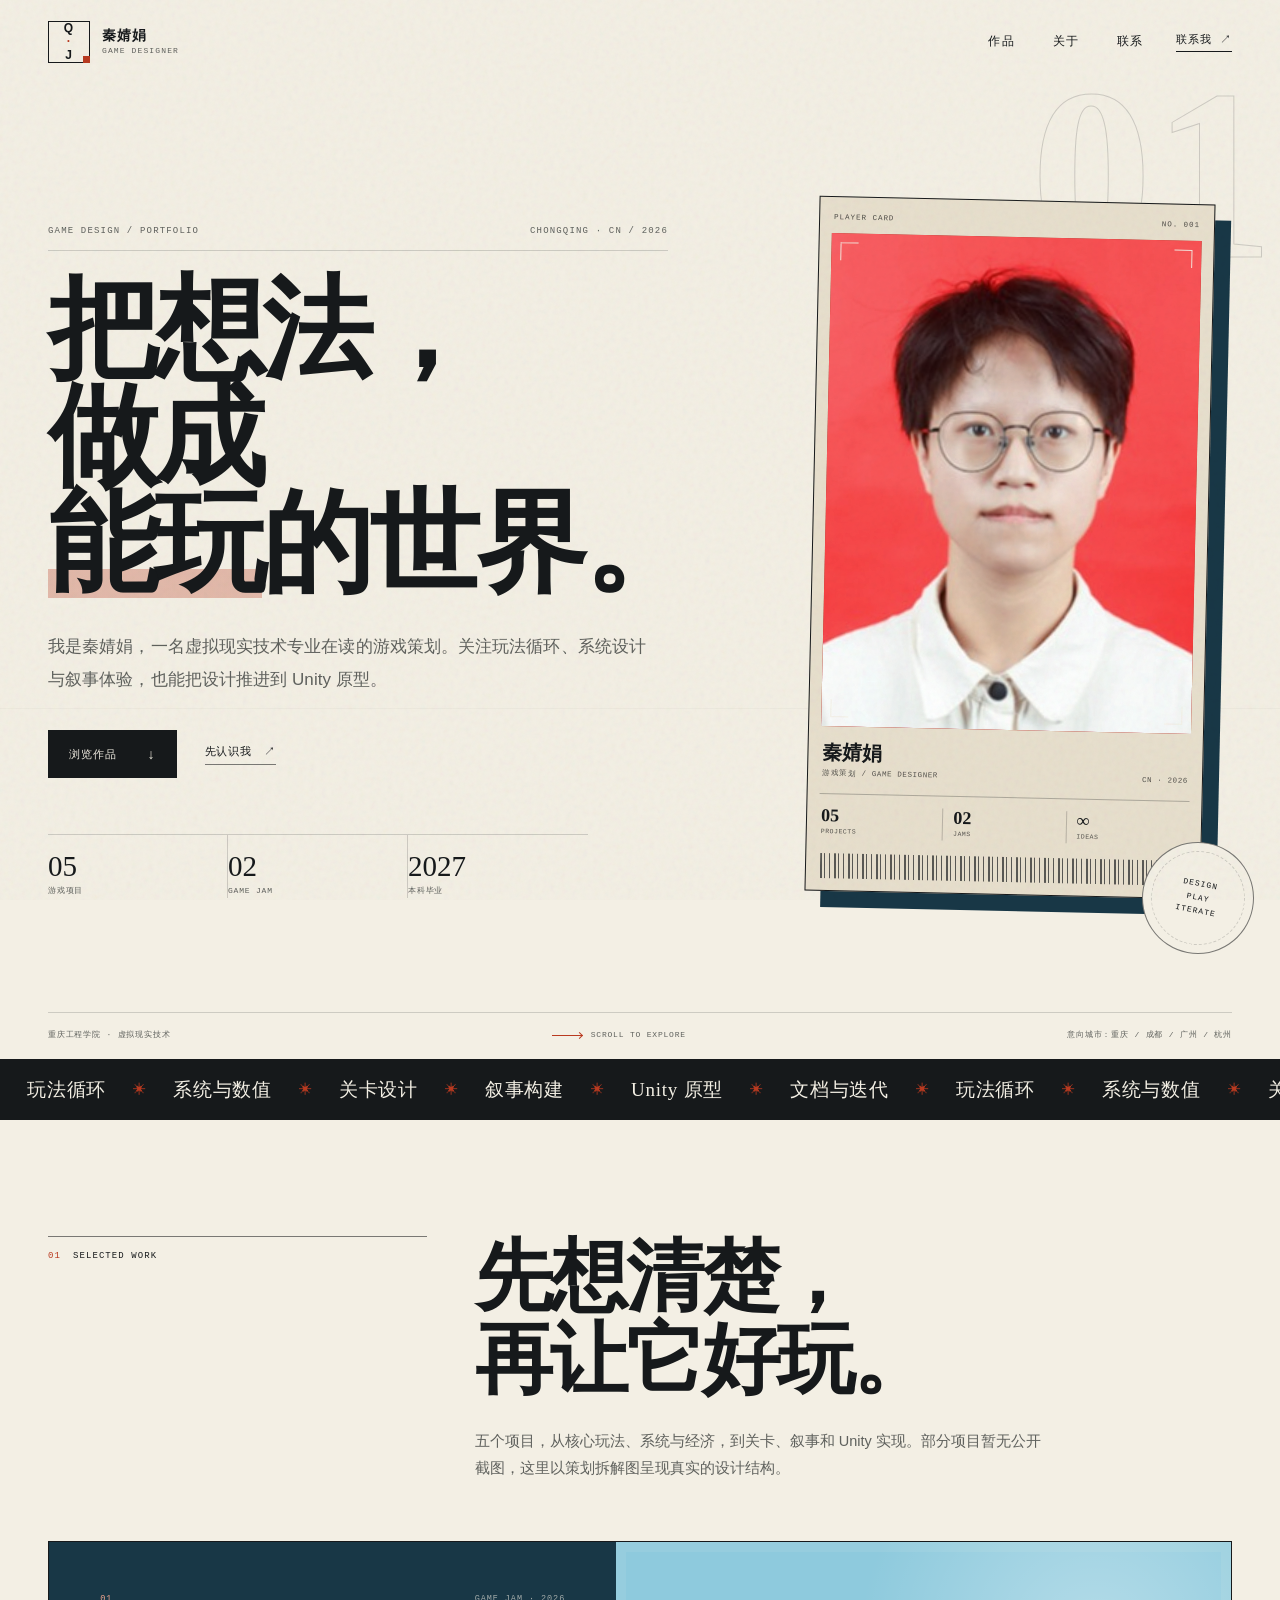
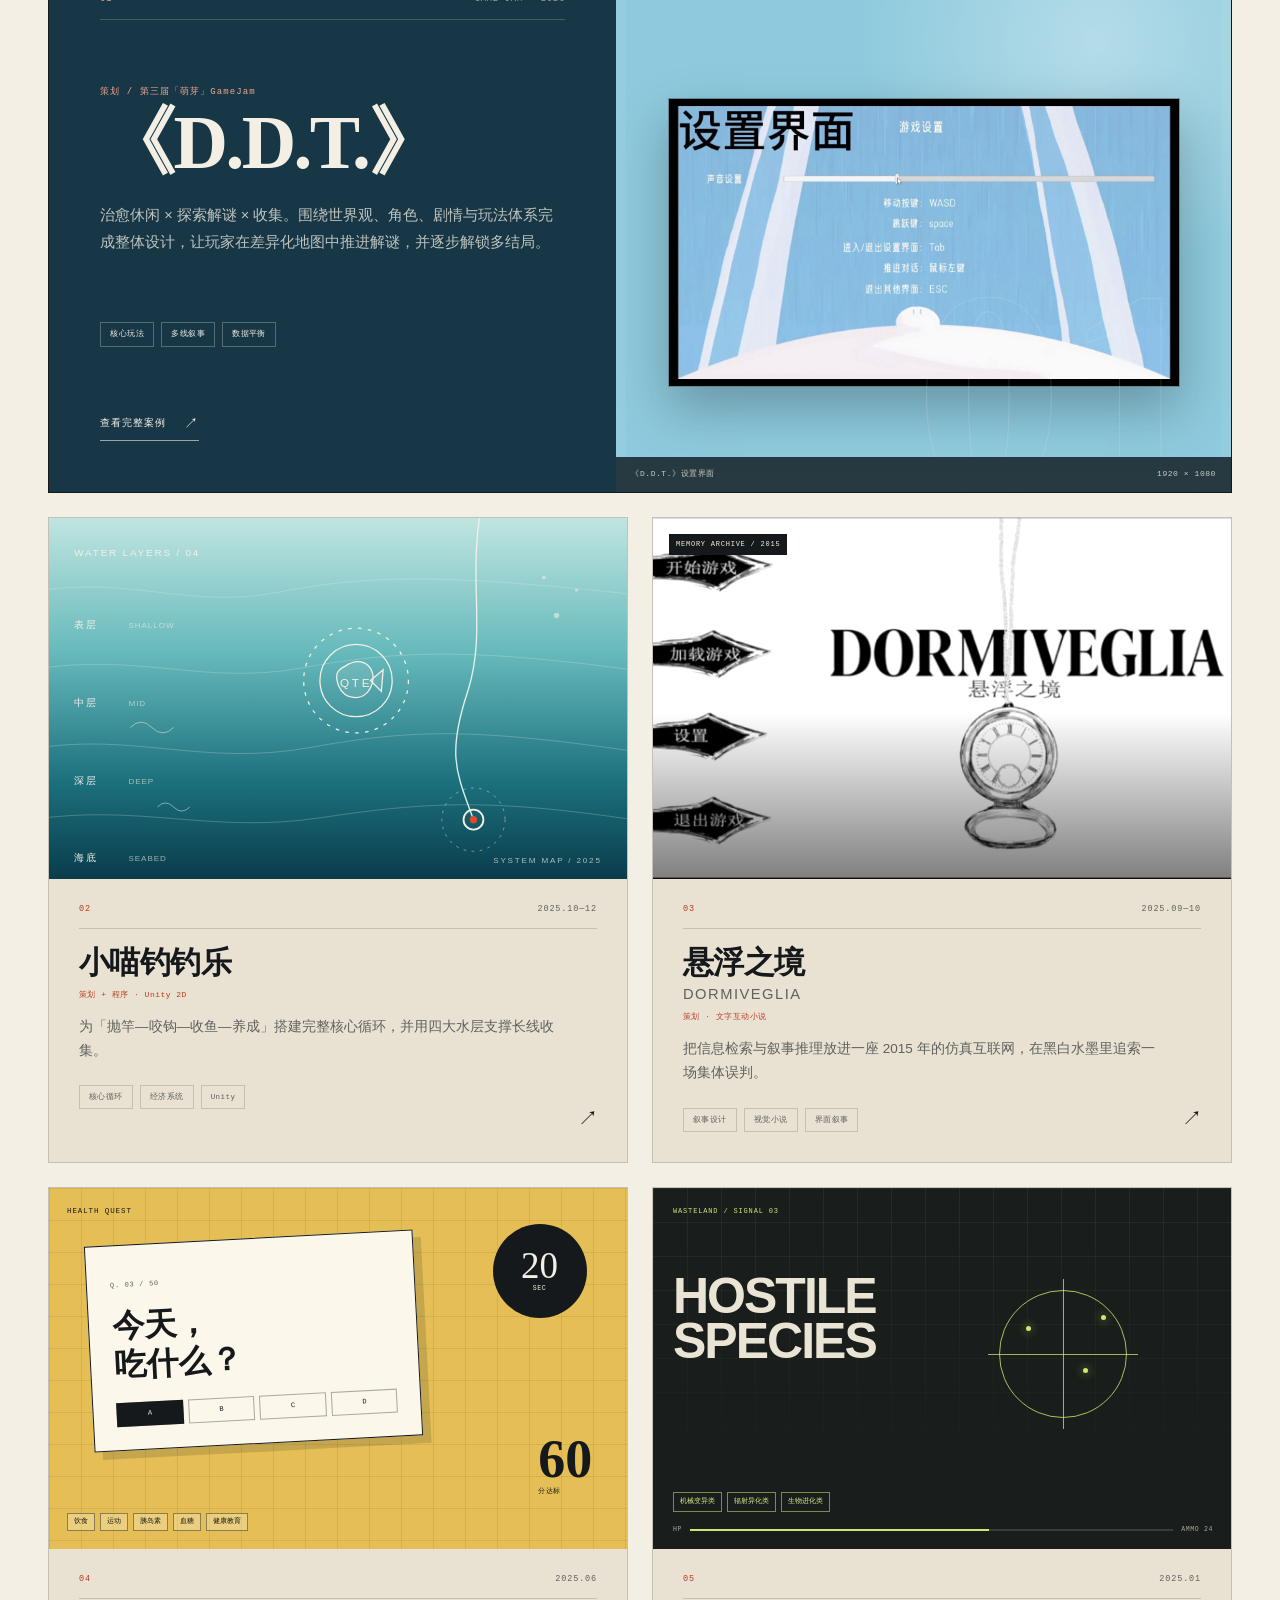
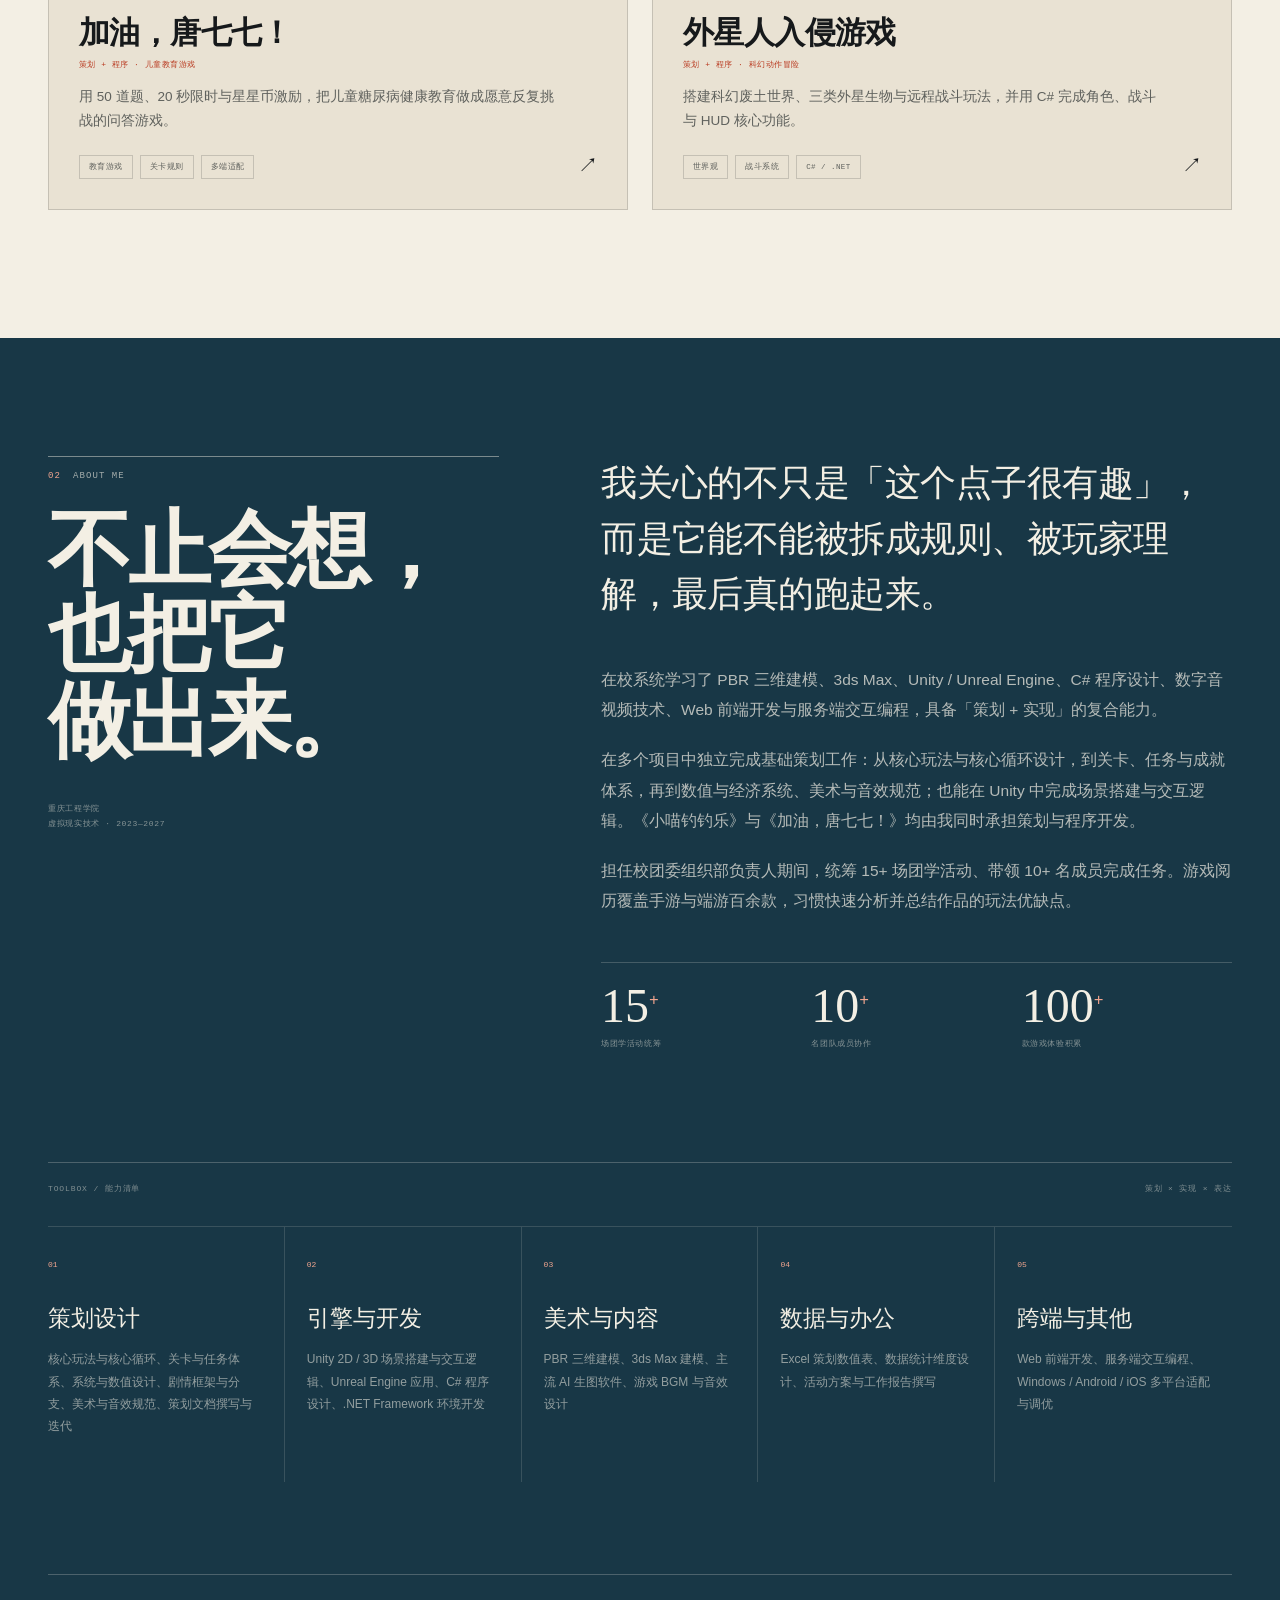
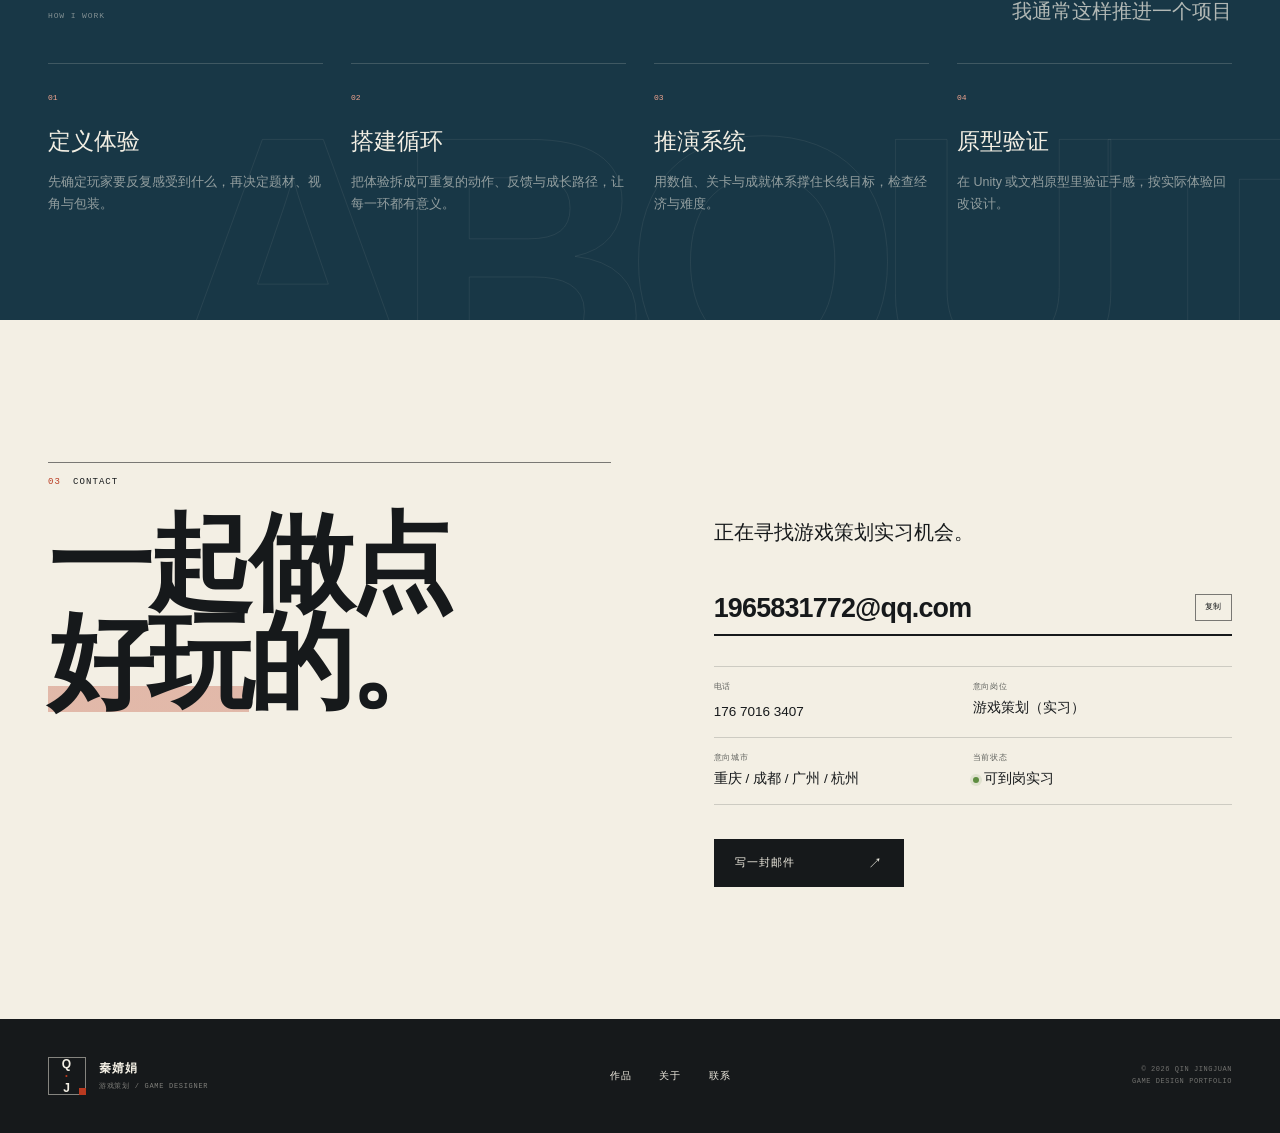
==== commit 7a01840e: "Remove internship status and trim homepage contact copy" ====
--- a/index.html
+++ b/index.html
@@ -27,7 +27,6 @@
         <a href="#contact">联系</a>
       </nav>
       <div class="header-actions">
-        <span class="status"><span class="status-dot" aria-hidden="true"></span>开放实习机会</span>
         <a class="nav-cta" href="#contact">联系我 <span aria-hidden="true">↗</span></a>
         <button class="menu-toggle" type="button" aria-expanded="false" aria-controls="mobile-nav">
           <span></span><span></span><span class="sr-only">打开菜单</span>
@@ -402,7 +401,7 @@
           <h2 id="contact-title">一起做点<br><span class="mark">好玩</span>的。</h2>
         </div>
         <div class="contact-copy reveal">
-          <p class="contact-lead">正在寻找游戏策划实习机会。如果你需要一个能把玩法想清楚、也愿意动手把原型做出来的人，欢迎联系我。</p>
+          <p class="contact-lead">正在寻找游戏策划实习机会。</p>
           <div class="contact-email-row">
             <a class="contact-email" href="mailto:1965831772@qq.com">1965831772@qq.com</a>
             <button class="copy-button" type="button" data-copy="1965831772@qq.com" aria-label="复制邮箱地址">复制</button>
--- a/assets/css/site.css
+++ b/assets/css/site.css
@@ -3862,3 +3862,39 @@
     transform: none;
   }
 }
+
+/* 唐七七项目：演示视频 */
+.demo-video {
+  margin-top: 26px;
+  border: 1px solid var(--line-strong);
+  background: #0c0e0f;
+}
+
+.demo-video video {
+  display: block;
+  width: 100%;
+  aspect-ratio: 848 / 480;
+  object-fit: contain;
+  background: #0c0e0f;
+}
+
+.demo-video figcaption {
+  display: flex;
+  justify-content: space-between;
+  gap: 24px;
+  padding: 10px 14px;
+  border-top: 1px solid var(--line);
+  background: var(--surface);
+  font-family: var(--mono);
+  font-size: 7.5px;
+  line-height: 1.7;
+  letter-spacing: 0.06em;
+  color: var(--muted);
+}
+
+@media (max-width: 640px) {
+  .demo-video figcaption {
+    flex-direction: column;
+    gap: 4px;
+  }
+}
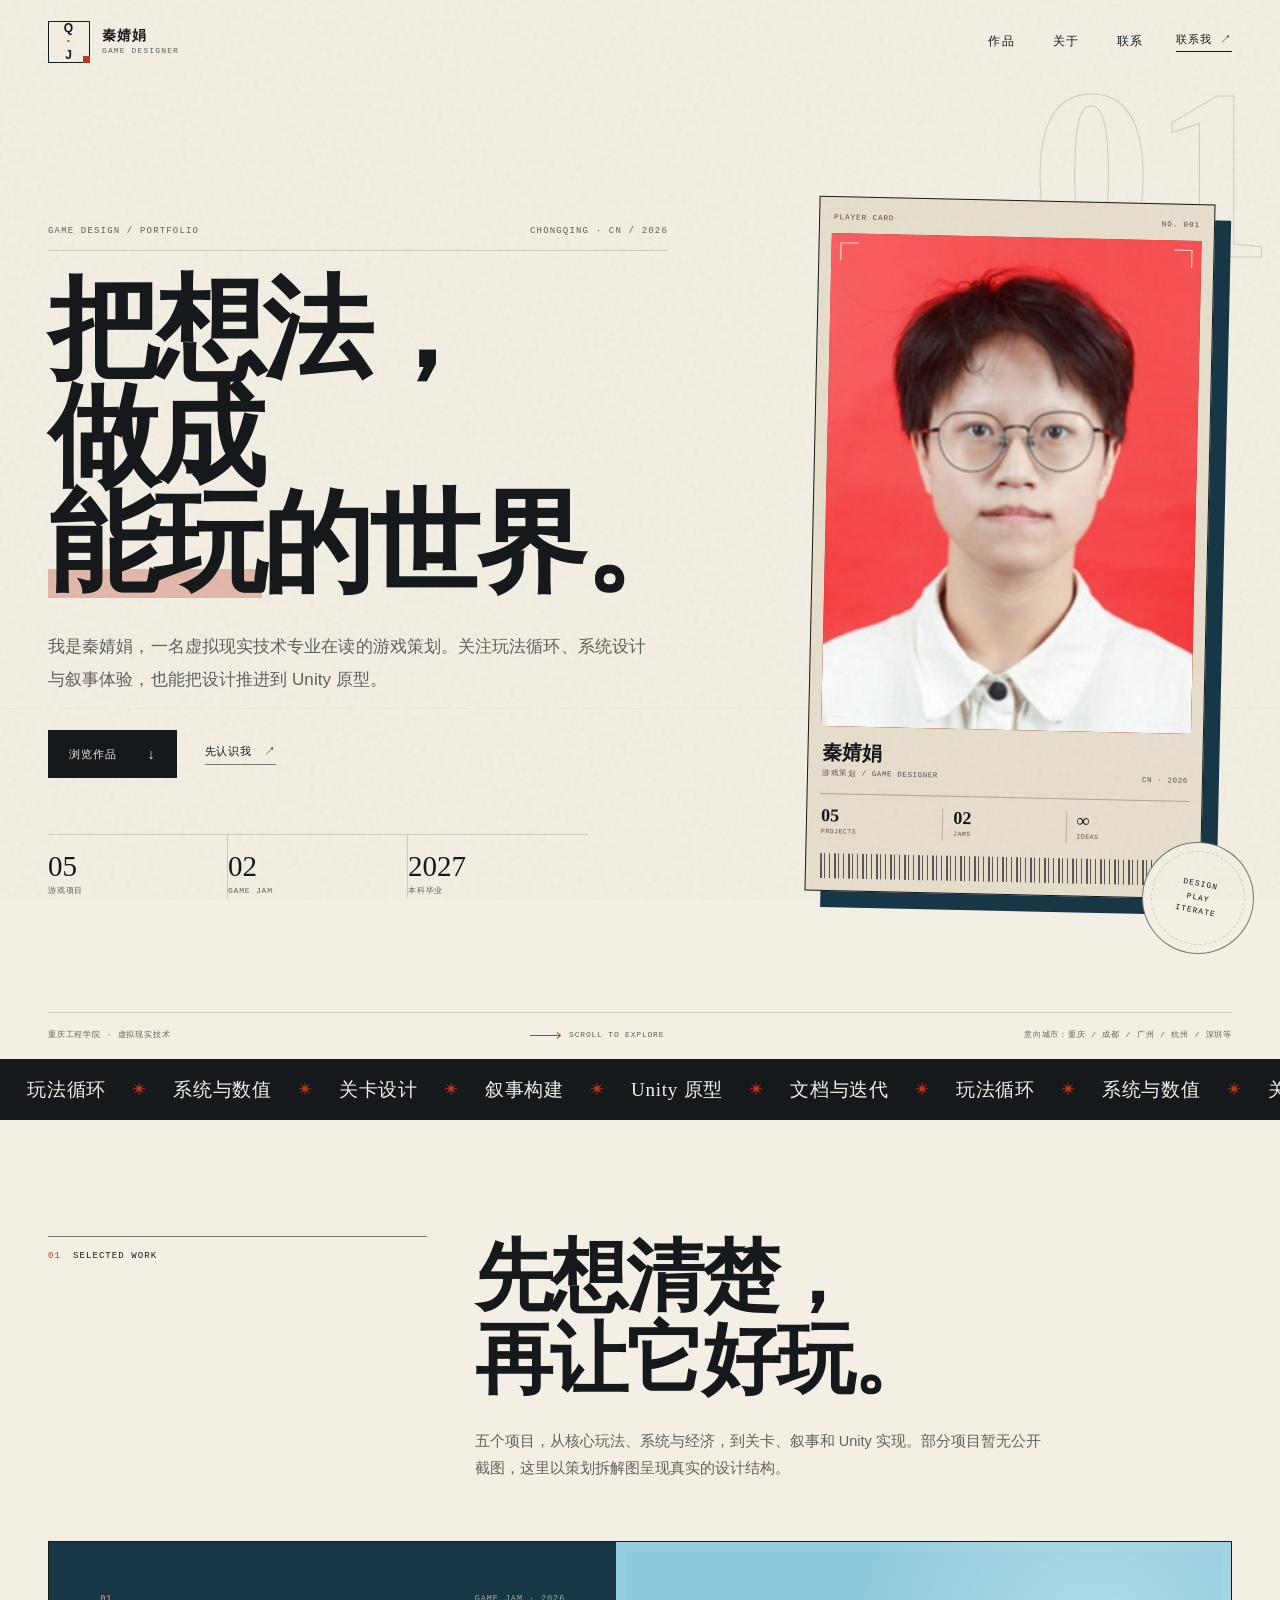
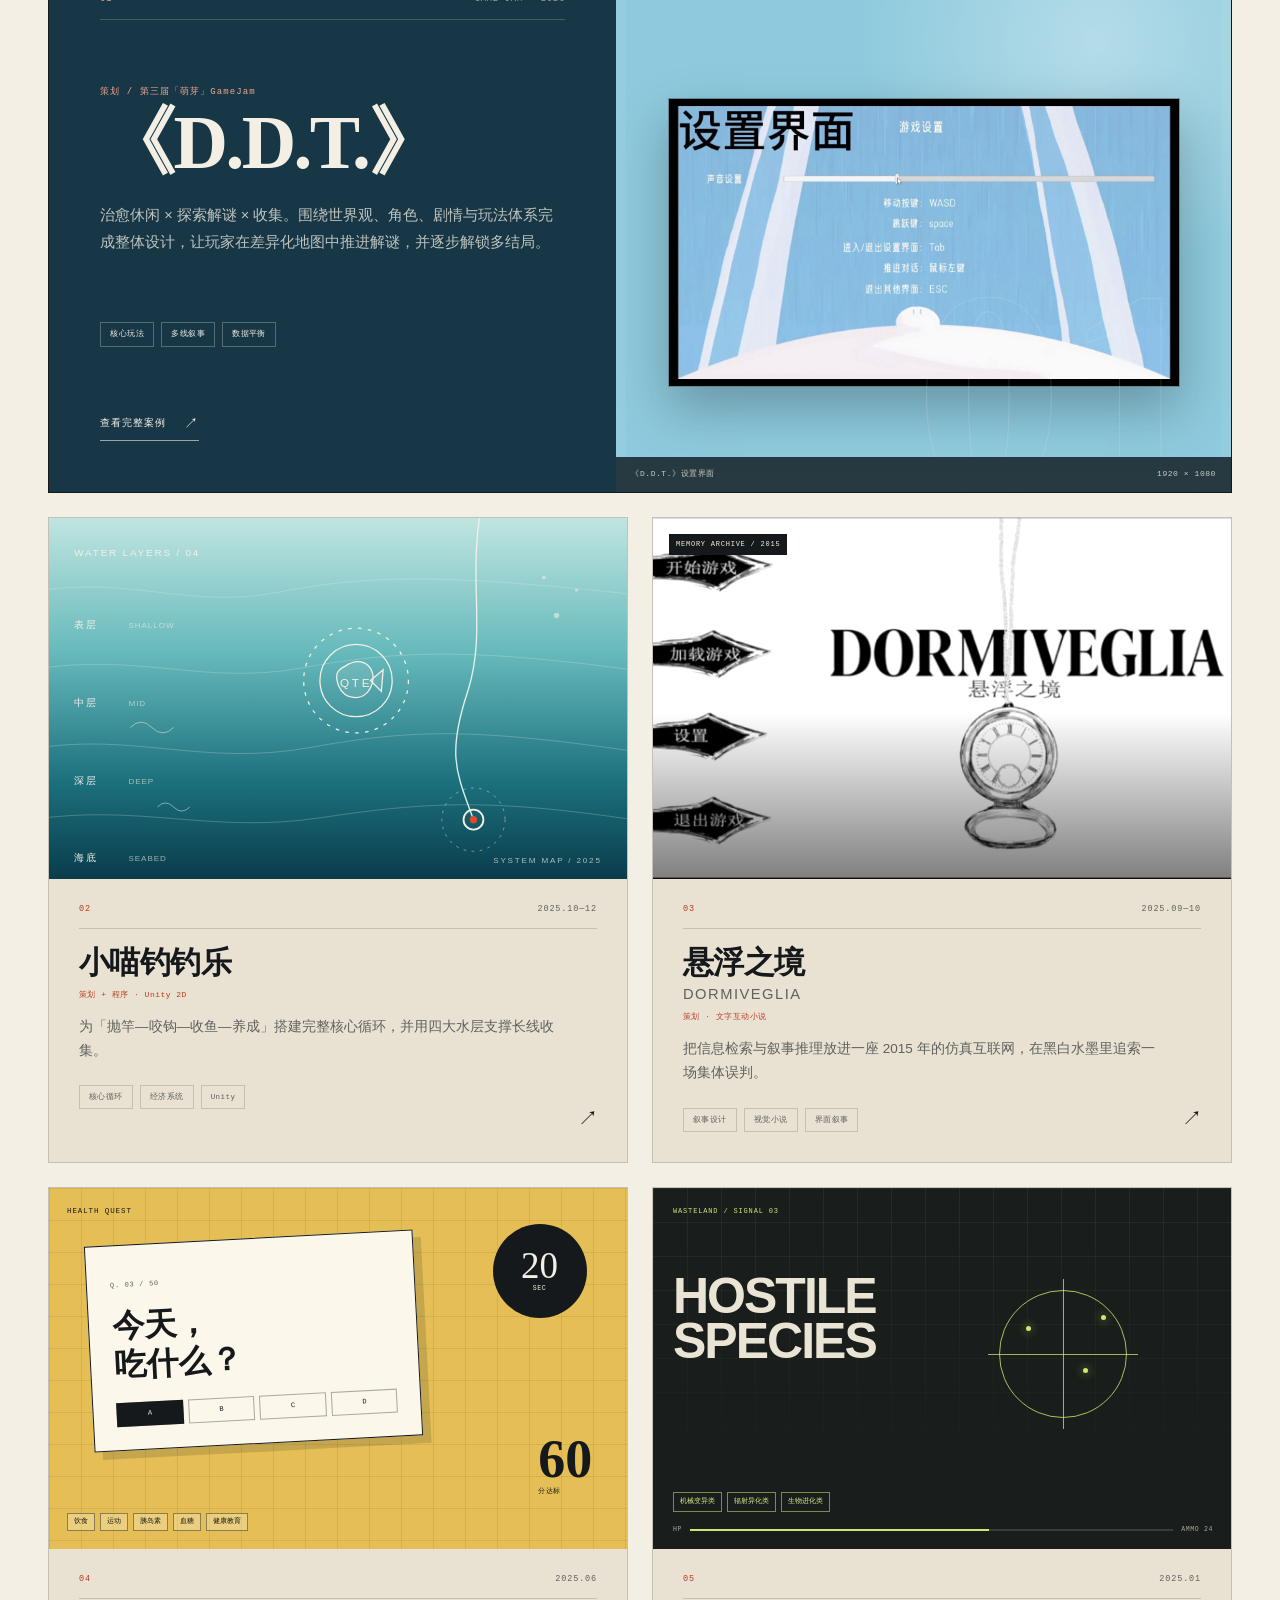
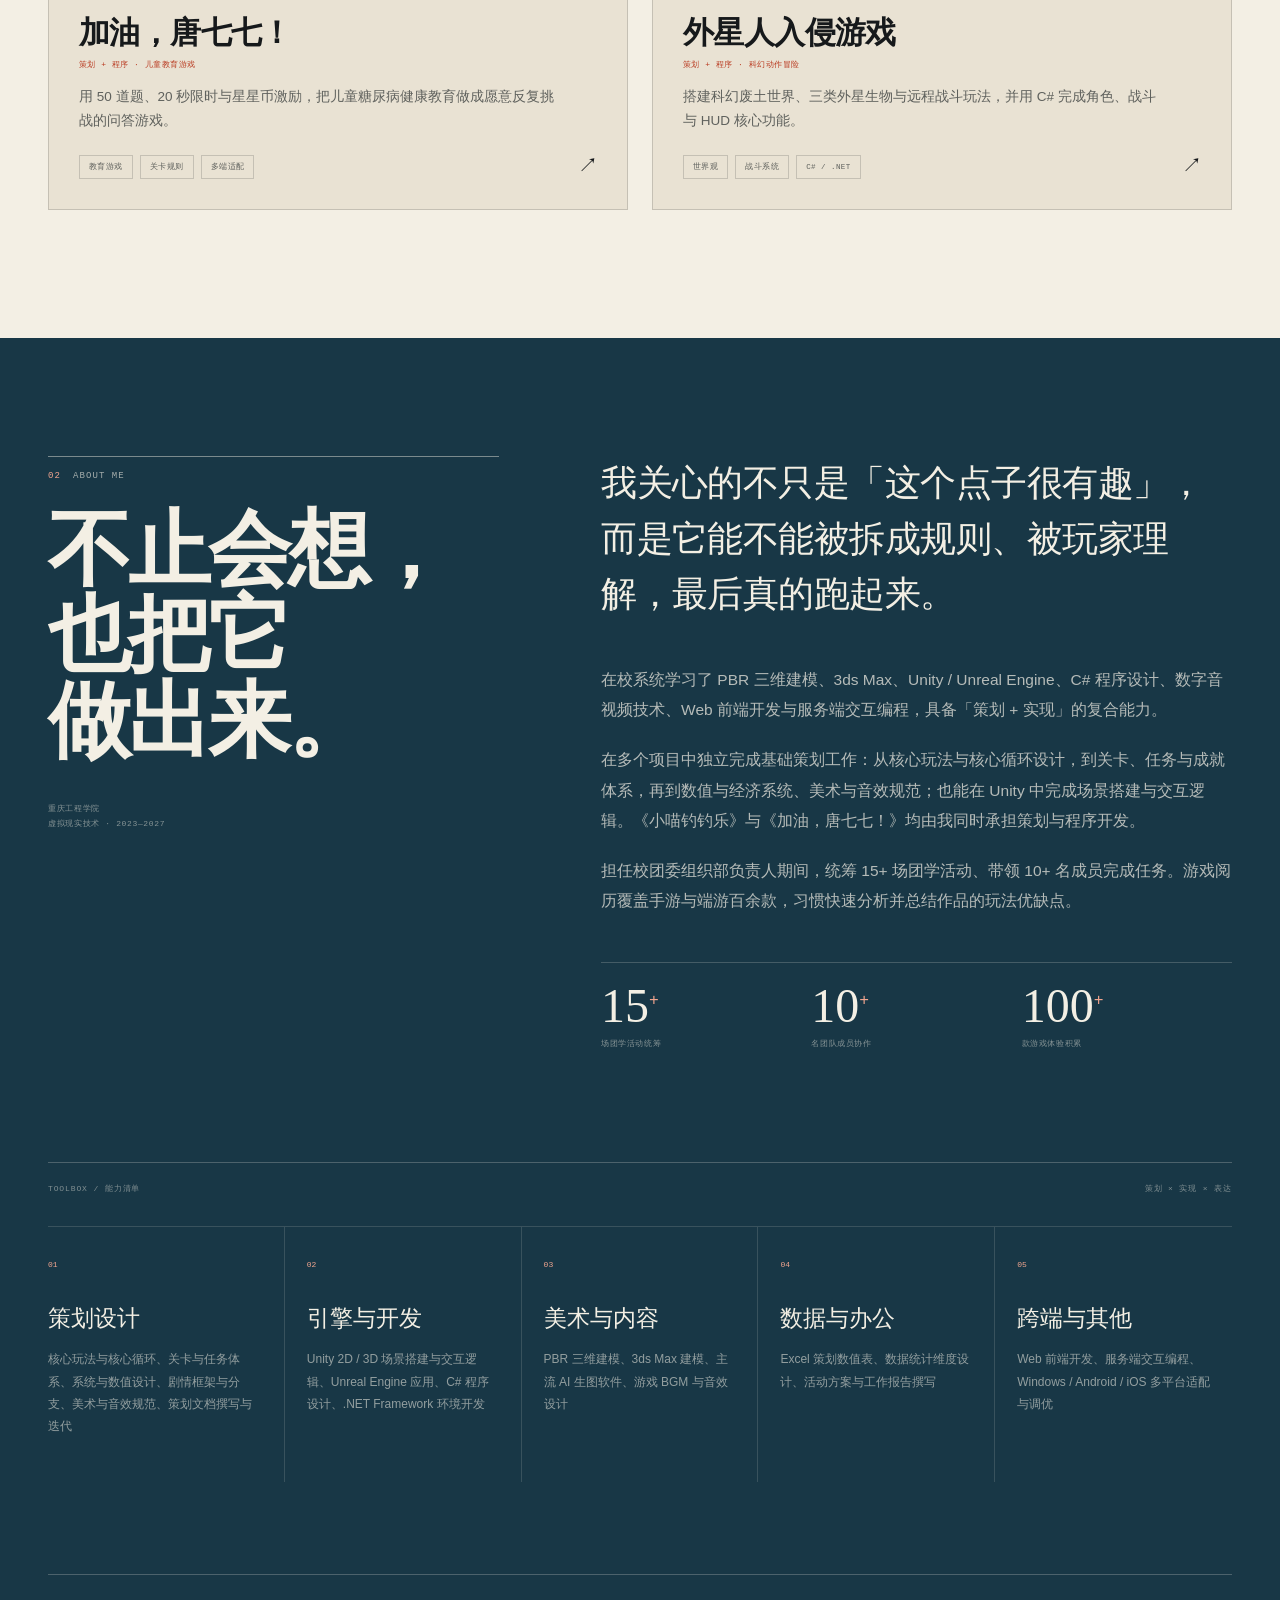
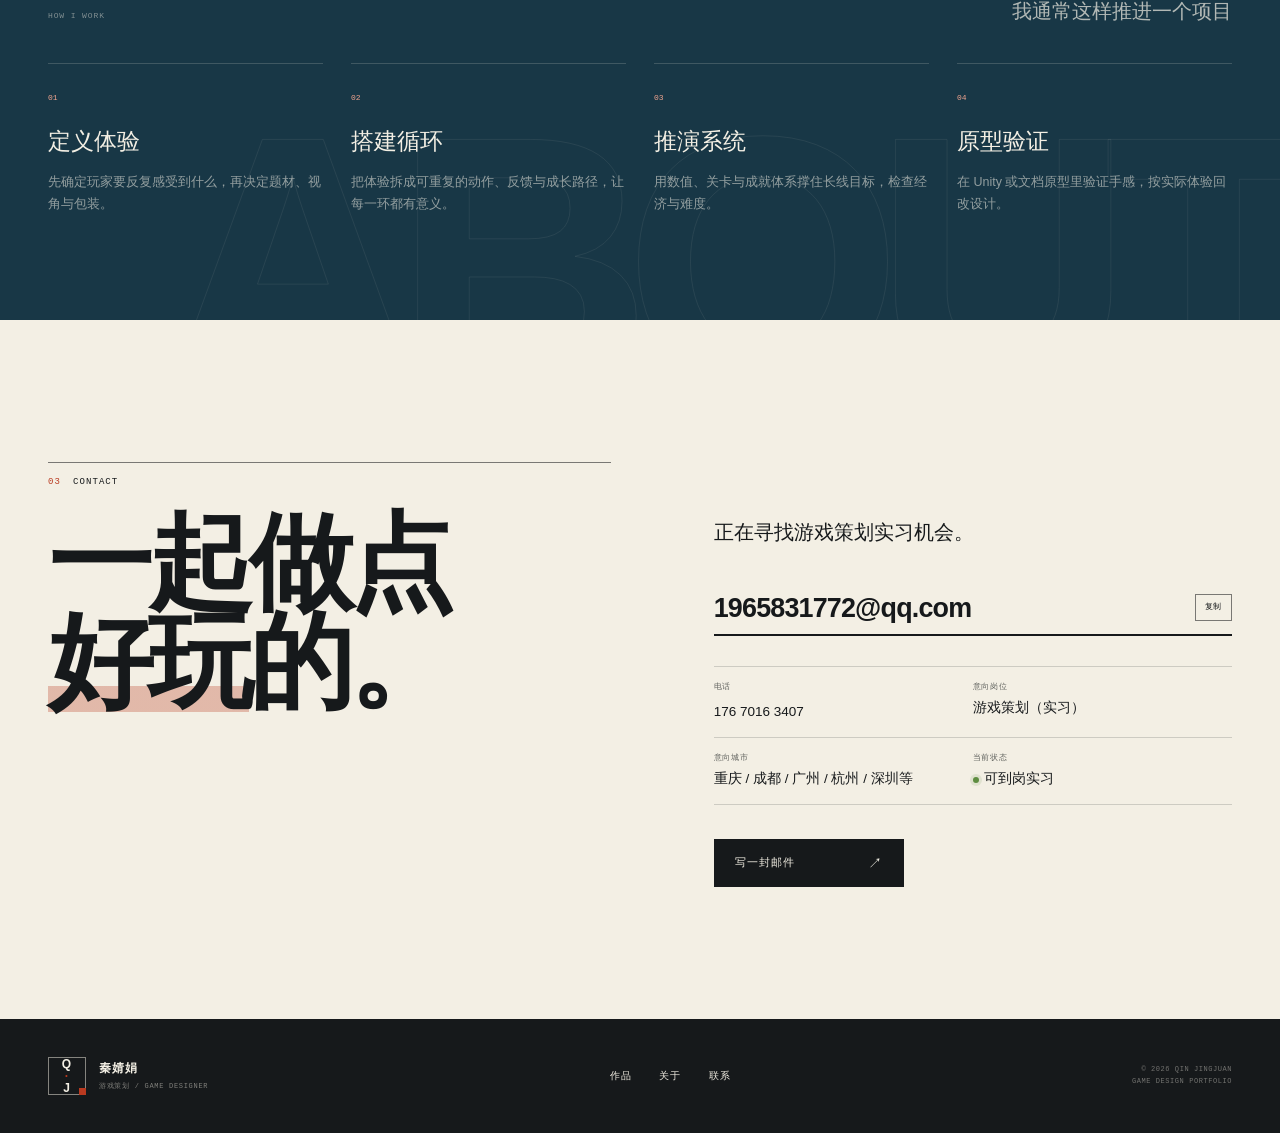
==== commit 3f2e9f3c: "Expand preferred cities on homepage" ====
--- a/index.html
+++ b/index.html
@@ -105,7 +105,7 @@
       <div class="container hero-foot">
         <span>重庆工程学院 · 虚拟现实技术</span>
         <span class="scroll-cue"><i aria-hidden="true"></i>SCROLL TO EXPLORE</span>
-        <span>意向城市：重庆 / 成都 / 广州 / 杭州</span>
+        <span>意向城市：重庆 / 成都 / 广州 / 杭州 / 深圳等</span>
       </div>
     </section>
 
@@ -409,7 +409,7 @@
           <div class="contact-details">
             <div><span>电话</span><a href="tel:+8617670163407">176 7016 3407</a></div>
             <div><span>意向岗位</span><p>游戏策划（实习）</p></div>
-            <div><span>意向城市</span><p>重庆 / 成都 / 广州 / 杭州</p></div>
+            <div><span>意向城市</span><p>重庆 / 成都 / 广州 / 杭州 / 深圳等</p></div>
             <div><span>当前状态</span><p><i class="status-dot"></i>可到岗实习</p></div>
           </div>
           <a class="button button-primary contact-button" href="mailto:1965831772@qq.com?subject=%E6%B8%B8%E6%88%8F%E7%AD%96%E5%88%92%E5%AE%9E%E4%B9%A0%20%C2%B7%20%E6%9D%A5%E8%87%AA%E4%BD%9C%E5%93%81%E9%9B%86">写一封邮件 <span aria-hidden="true">↗</span></a>
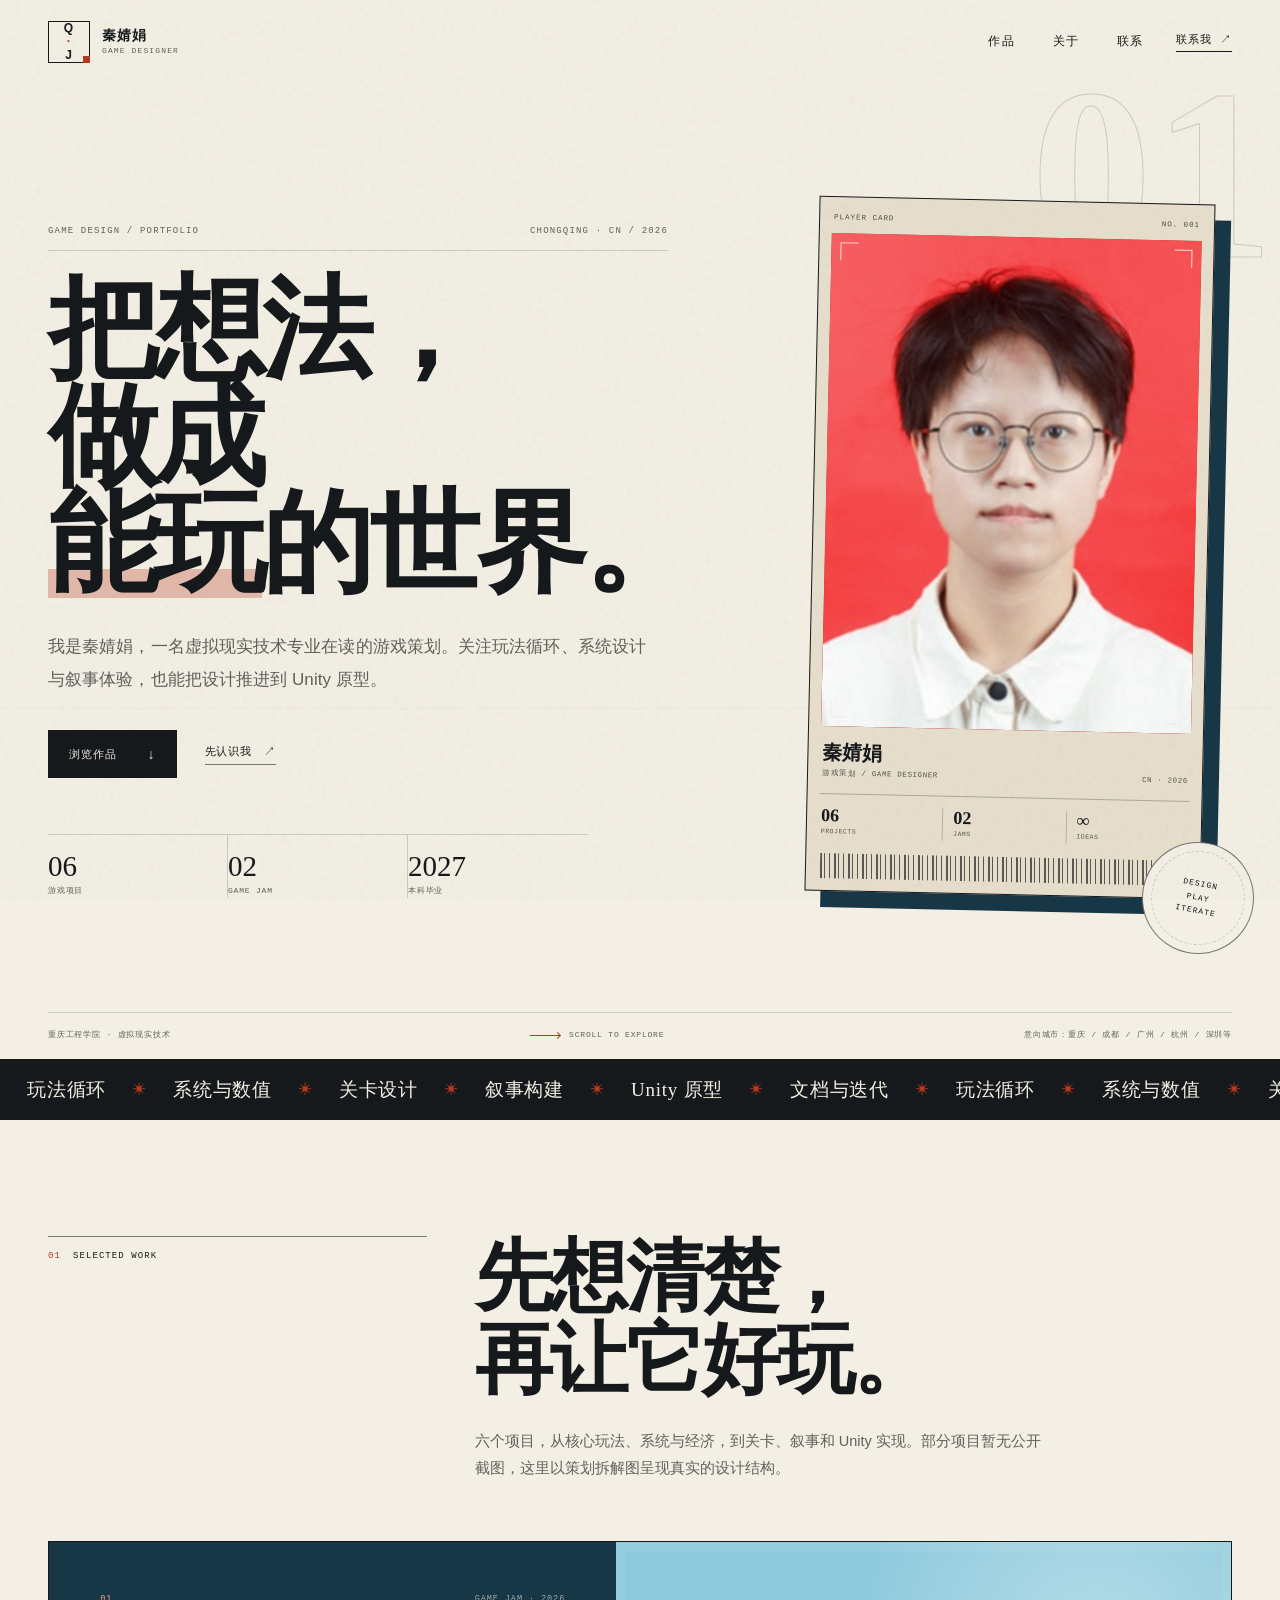
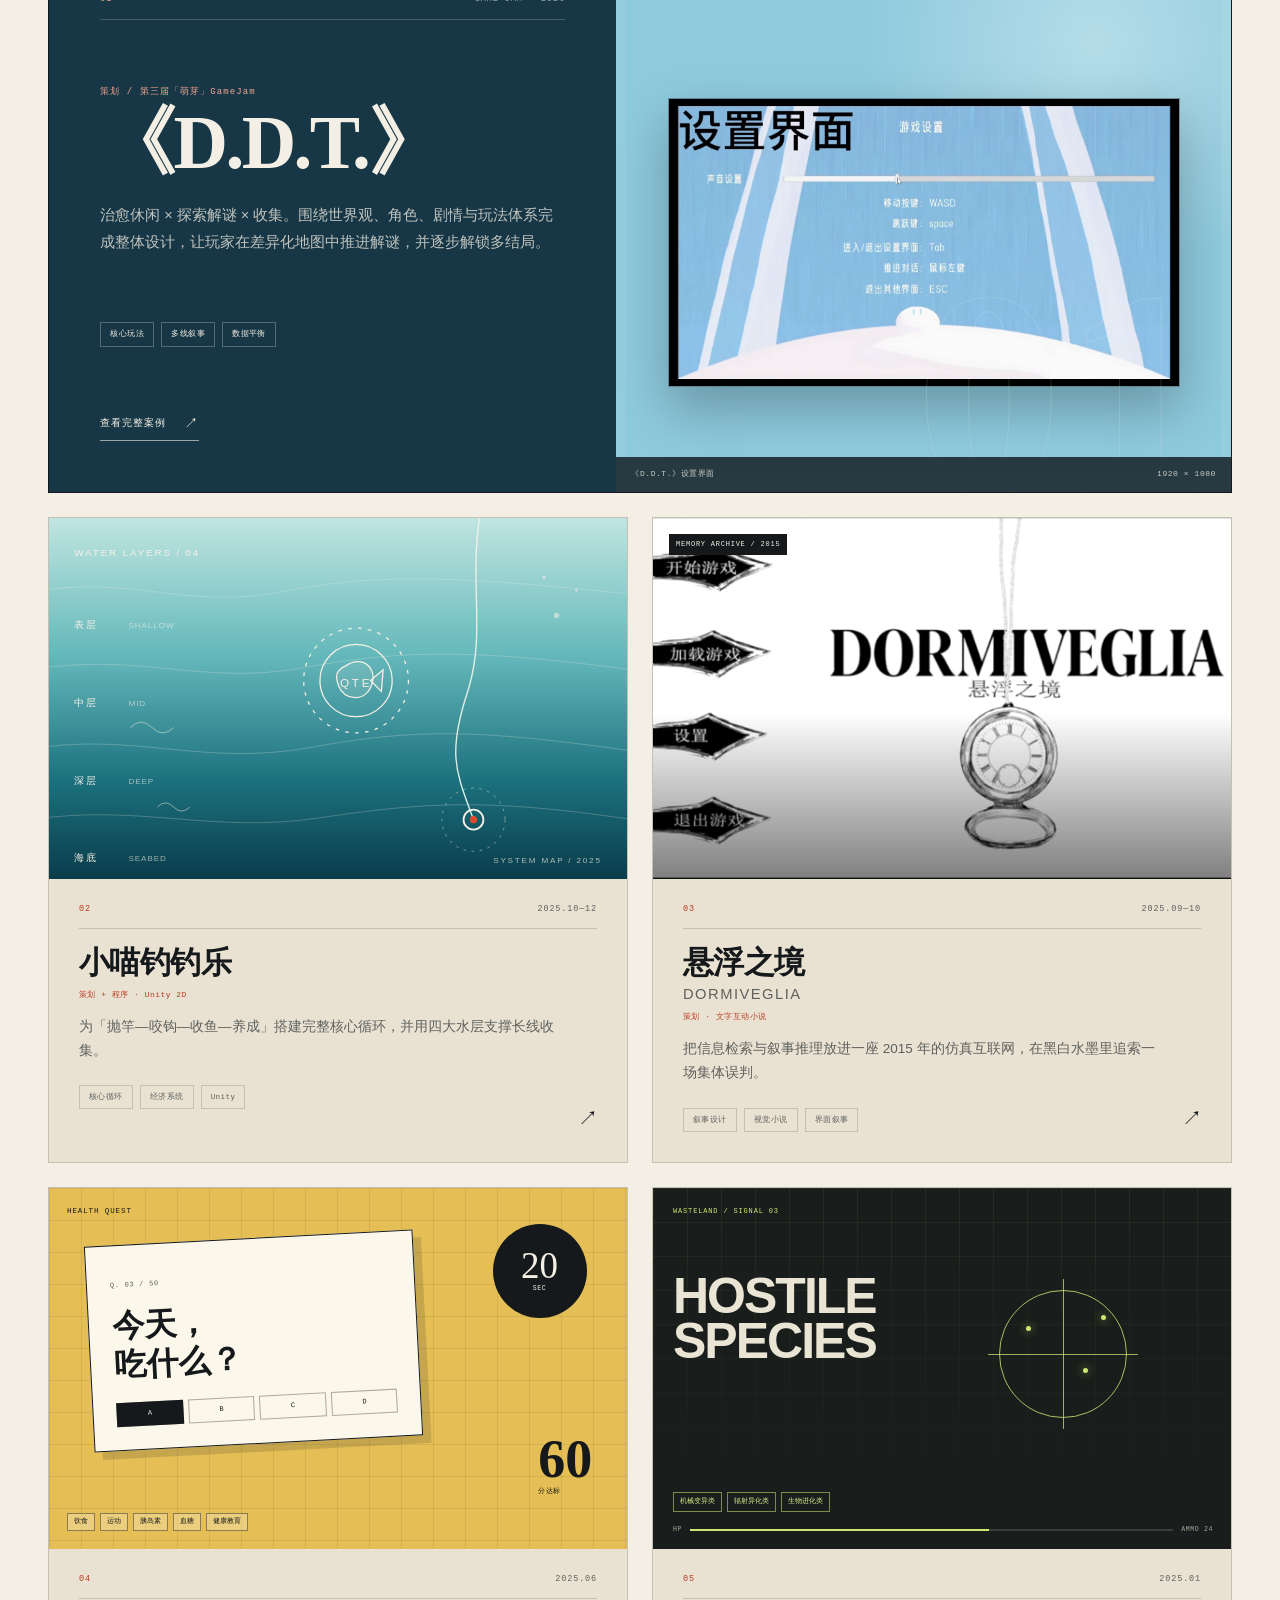
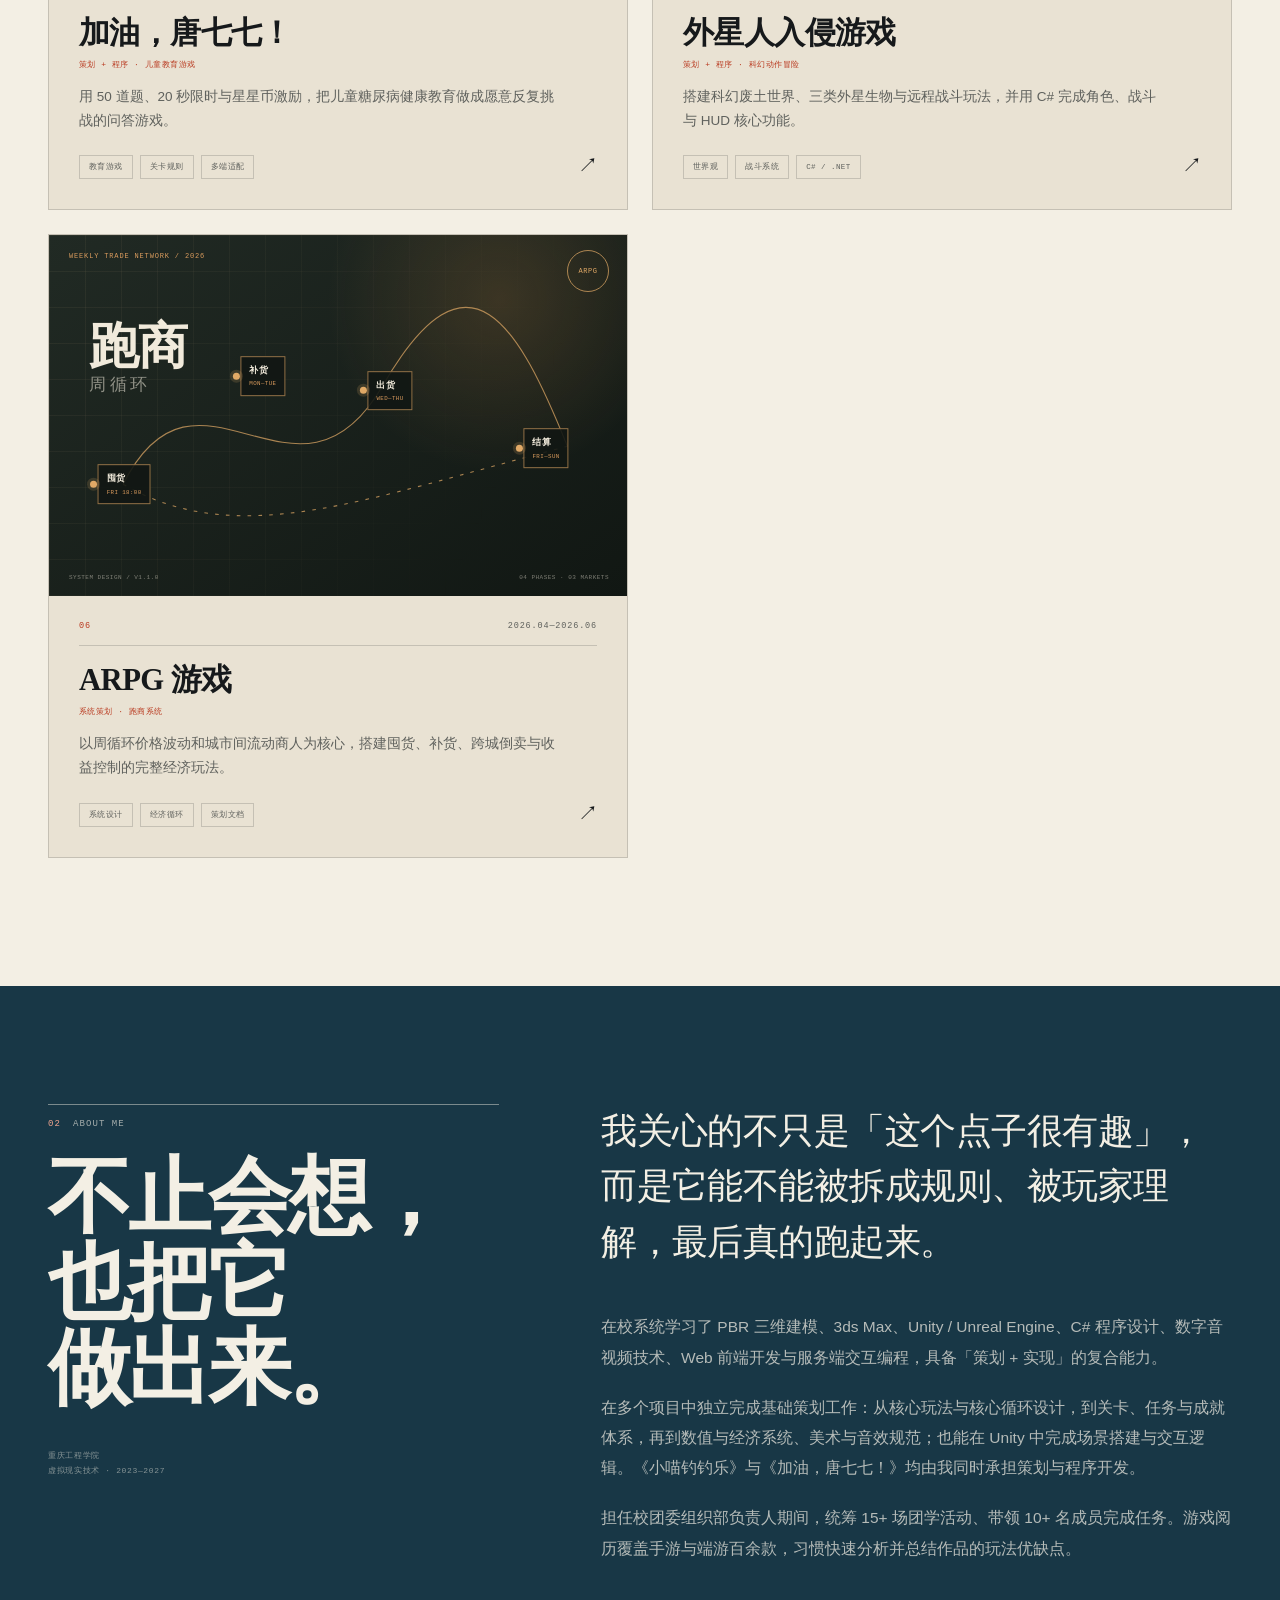
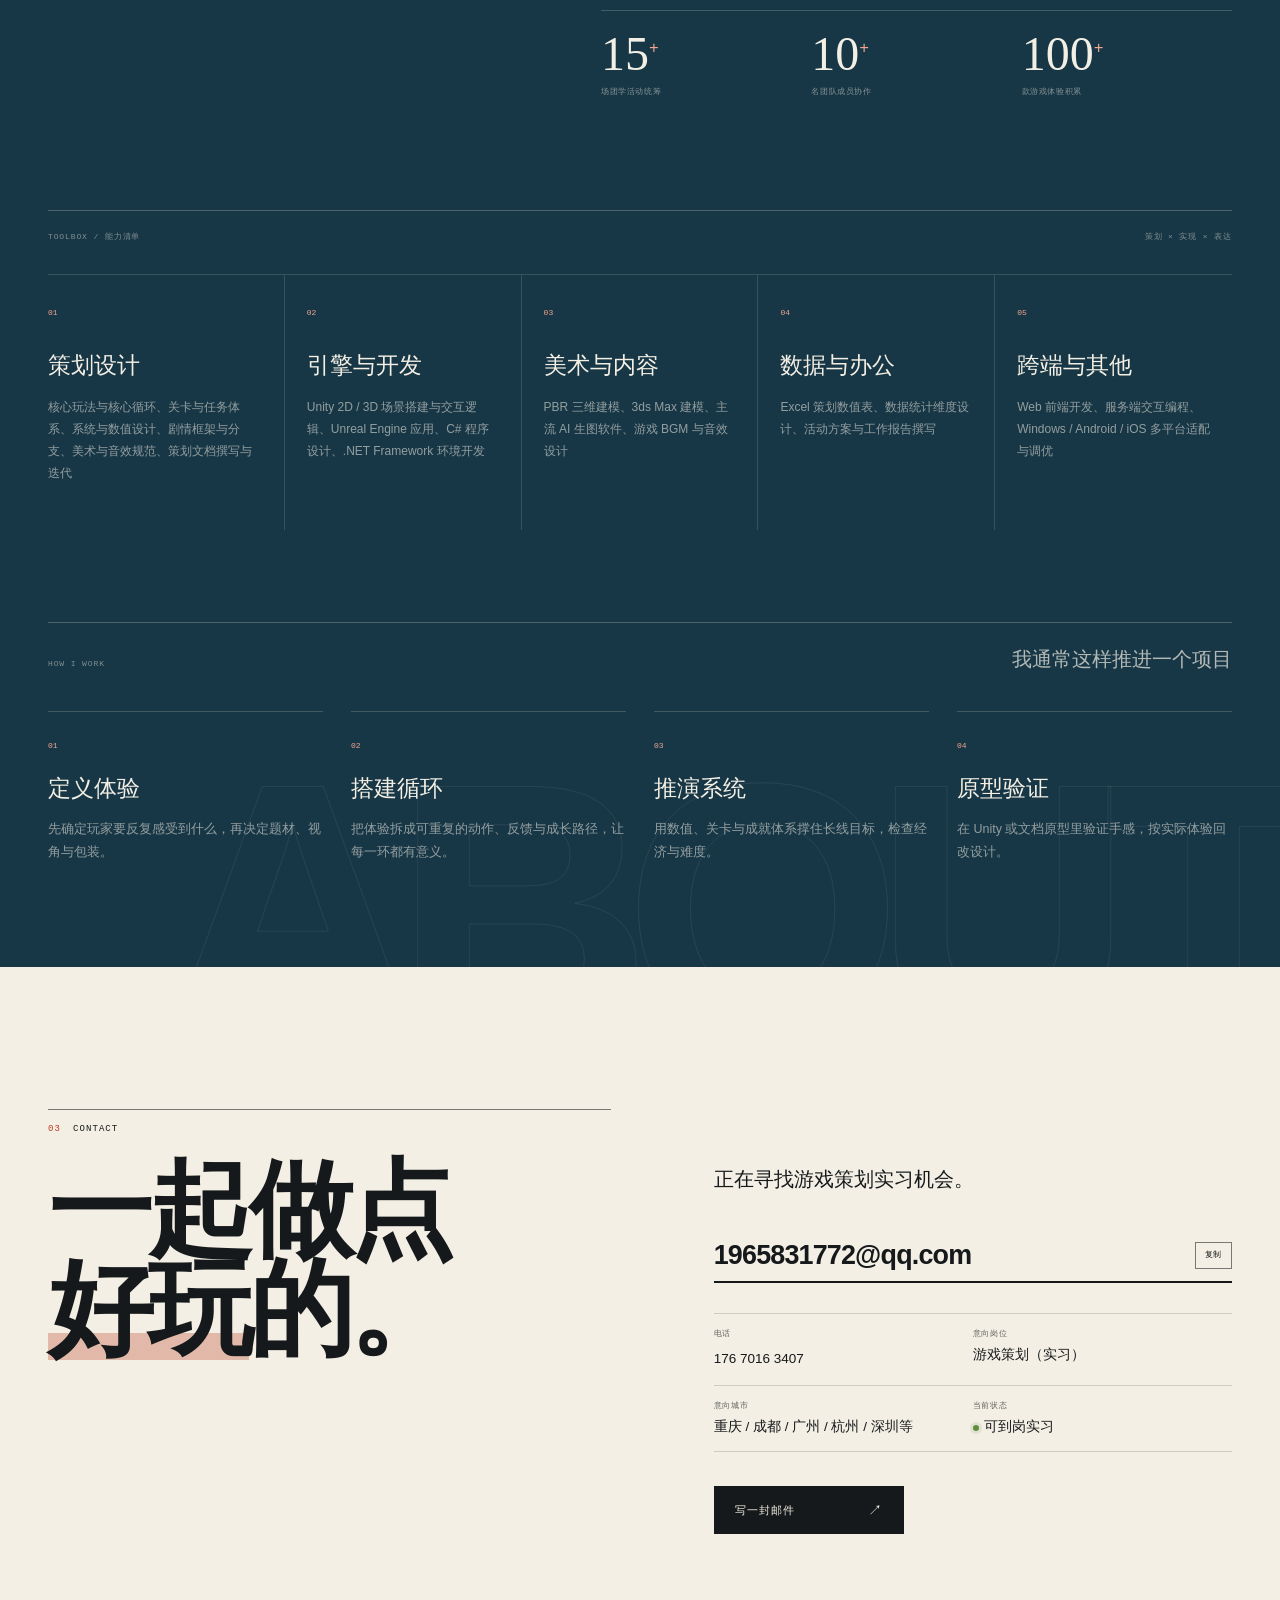
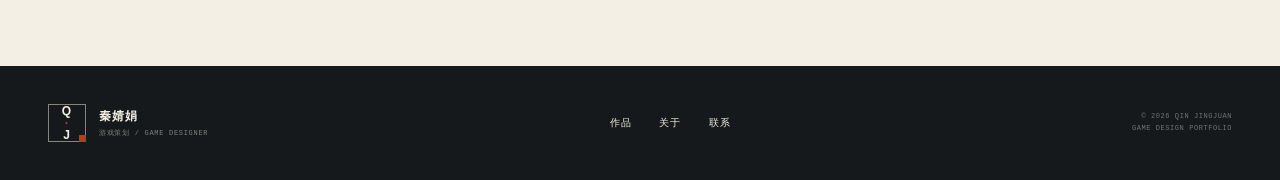
==== commit 10db6db3: "Add ARPG trade system project" ====
--- a/index.html
+++ b/index.html
@@ -3,7 +3,7 @@
 <head>
   <meta charset="UTF-8">
   <meta name="viewport" content="width=device-width, initial-scale=1.0">
-  <meta name="description" content="秦婧娟的游戏策划作品集：5 个游戏项目、2 次 Game Jam，涵盖玩法循环、系统与数值、叙事设计及 Unity 原型开发。">
+  <meta name="description" content="秦婧娟的游戏策划作品集：6 个游戏项目、2 次 Game Jam，涵盖玩法循环、系统与数值、叙事设计及 Unity 原型开发。">
   <meta name="theme-color" content="#f3efe4">
   <title>秦婧娟｜游戏策划作品集</title>
   <link rel="icon" href="assets/img/favicon.svg" type="image/svg+xml">
@@ -62,7 +62,7 @@
             <a class="text-link" href="#about">先认识我 <span aria-hidden="true">↗</span></a>
           </div>
           <dl class="hero-facts reveal">
-            <div><dt>游戏项目</dt><dd>05</dd></div>
+            <div><dt>游戏项目</dt><dd>06</dd></div>
             <div><dt>GAME JAM</dt><dd>02</dd></div>
             <div><dt>本科毕业</dt><dd>2027</dd></div>
           </dl>
@@ -90,7 +90,7 @@
               <span class="card-serial">CN · 2026</span>
             </figcaption>
             <div class="player-card-stats">
-              <div><b>05</b><span>PROJECTS</span></div>
+              <div><b>06</b><span>PROJECTS</span></div>
               <div><b>02</b><span>JAMS</span></div>
               <div><b>∞</b><span>IDEAS</span></div>
             </div>
@@ -125,7 +125,7 @@
           </div>
           <div class="section-heading reveal">
             <h2 id="work-title">先想清楚，<br>再让它好玩。</h2>
-            <p>五个项目，从核心玩法、系统与经济，到关卡、叙事和 Unity 实现。部分项目暂无公开截图，这里以策划拆解图呈现真实的设计结构。</p>
+            <p>六个项目，从核心玩法、系统与经济，到关卡、叙事和 Unity 实现。部分项目暂无公开截图，这里以策划拆解图呈现真实的设计结构。</p>
           </div>
         </header>
 
@@ -296,6 +296,34 @@
               </div>
             </a>
           </article>
+
+          <article class="project-card reveal" data-project="arpg">
+            <a href="work/arpg.html" aria-label="查看 ARPG 游戏跑商系统项目案例">
+              <div class="project-cover cover-arpg" role="img" aria-label="ARPG 游戏跑商系统设计图：四阶段周循环、跨城贸易路线与不同商人价格">
+                <div class="arpg-grid" aria-hidden="true"></div>
+                <svg class="arpg-route-lines" viewBox="0 0 640 400" aria-hidden="true" preserveAspectRatio="none">
+                  <path d="M82 276 C165 112 275 330 370 166 S520 100 574 234"/>
+                  <path d="M82 276 C210 350 350 292 574 234" stroke-dasharray="4 8"/>
+                </svg>
+                <div class="arpg-cover-kicker">WEEKLY TRADE NETWORK / 2026</div>
+                <div class="arpg-cover-title">跑商<br><em>周循环</em></div>
+                <span class="arpg-node arpg-node-a"><b>囤货</b><small>FRI 18:00</small></span>
+                <span class="arpg-node arpg-node-b"><b>补货</b><small>MON—TUE</small></span>
+                <span class="arpg-node arpg-node-c"><b>出货</b><small>WED—THU</small></span>
+                <span class="arpg-node arpg-node-d"><b>结算</b><small>FRI—SUN</small></span>
+                <div class="arpg-seal">ARPG</div>
+                <div class="arpg-cover-foot"><span>SYSTEM DESIGN / V1.1.0</span><span>04 PHASES · 03 MARKETS</span></div>
+              </div>
+              <div class="project-info">
+                <div class="project-meta"><span>06</span><span>2026.04—2026.06</span></div>
+                <h3>ARPG 游戏</h3>
+                <p class="project-sub">系统策划 · 跑商系统</p>
+                <p class="project-desc">以周循环价格波动和城市间流动商人为核心，搭建囤货、补货、跨城倒卖与收益控制的完整经济玩法。</p>
+                <ul class="tag-list tag-list-small"><li>系统设计</li><li>经济循环</li><li>策划文档</li></ul>
+                <span class="project-arrow" aria-hidden="true">↗</span>
+              </div>
+            </a>
+          </article>
         </div>
       </div>
     </section>
--- a/assets/css/site.css
+++ b/assets/css/site.css
@@ -3101,6 +3101,379 @@
 
 /* ---------- Responsive ---------- */
 
+.cover-arpg {
+  background:
+    radial-gradient(circle at 78% 18%, rgba(214, 145, 73, 0.18), transparent 32%),
+    linear-gradient(145deg, #212a24, #111713);
+  color: #f1eadb;
+}
+
+.arpg-grid {
+  position: absolute;
+  inset: 0;
+  background-image:
+    linear-gradient(rgba(226, 195, 147, 0.07) 1px, transparent 1px),
+    linear-gradient(90deg, rgba(226, 195, 147, 0.07) 1px, transparent 1px);
+  background-size: 36px 36px;
+  mask-image: linear-gradient(115deg, #000, transparent 78%);
+}
+
+.arpg-route-lines {
+  position: absolute;
+  inset: 0;
+  width: 100%;
+  height: 100%;
+  fill: none;
+  stroke: rgba(225, 169, 102, 0.72);
+  stroke-width: 1.2;
+}
+
+.arpg-cover-kicker {
+  position: absolute;
+  top: 16px;
+  left: 20px;
+  z-index: 2;
+  font-family: var(--mono);
+  font-size: 7px;
+  letter-spacing: 0.12em;
+  color: #d99b5d;
+}
+
+.arpg-cover-title {
+  position: absolute;
+  top: 24%;
+  left: 7%;
+  z-index: 2;
+  font-family: var(--display);
+  font-size: clamp(31px, 4.5vw, 50px);
+  font-weight: 600;
+  line-height: 0.98;
+  letter-spacing: -0.035em;
+}
+
+.arpg-cover-title em {
+  display: block;
+  margin-top: 6px;
+  font-family: var(--sans);
+  font-size: 0.34em;
+  font-style: normal;
+  font-weight: 500;
+  letter-spacing: 0.18em;
+  color: rgba(241, 234, 219, 0.54);
+}
+
+.arpg-node {
+  position: absolute;
+  z-index: 3;
+  display: flex;
+  flex-direction: column;
+  gap: 2px;
+  padding: 6px 8px;
+  border: 1px solid rgba(225, 169, 102, 0.62);
+  background: rgba(17, 23, 19, 0.9);
+  font-family: var(--mono);
+  transform: translate(-50%, -50%);
+  transition: transform 0.55s var(--ease), border-color 0.25s ease;
+}
+
+.project-card:hover .arpg-node {
+  border-color: #e1a966;
+  transform: translate(-50%, calc(-50% - 3px));
+}
+
+.arpg-node::before {
+  content: "";
+  position: absolute;
+  top: 50%;
+  left: -5px;
+  width: 7px;
+  height: 7px;
+  border-radius: 50%;
+  background: #e1a966;
+  box-shadow: 0 0 0 3px rgba(225, 169, 102, 0.17);
+  transform: translate(-50%, -50%);
+}
+
+.arpg-node b {
+  font-family: var(--sans);
+  font-size: 9px;
+  font-weight: 600;
+  letter-spacing: 0.06em;
+}
+
+.arpg-node small {
+  font-size: 5.8px;
+  letter-spacing: 0.07em;
+  color: #d99b5d;
+}
+
+.arpg-node-a {
+  top: 69%;
+  left: 13%;
+}
+
+.arpg-node-b {
+  top: 39%;
+  left: 37%;
+}
+
+.arpg-node-c {
+  top: 43%;
+  left: 59%;
+}
+
+.arpg-node-d {
+  top: 59%;
+  left: 86%;
+}
+
+.arpg-seal {
+  position: absolute;
+  top: 15px;
+  right: 18px;
+  z-index: 2;
+  display: grid;
+  place-items: center;
+  width: 42px;
+  height: 42px;
+  border: 1px solid rgba(225, 169, 102, 0.72);
+  border-radius: 50%;
+  color: #e1a966;
+  font-family: var(--mono);
+  font-size: 7px;
+  letter-spacing: 0.08em;
+}
+
+.arpg-cover-foot {
+  position: absolute;
+  right: 18px;
+  bottom: 14px;
+  left: 20px;
+  z-index: 2;
+  display: flex;
+  justify-content: space-between;
+  gap: 20px;
+  font-family: var(--mono);
+  font-size: 6px;
+  letter-spacing: 0.08em;
+  color: rgba(241, 234, 219, 0.48);
+}
+
+.project-arpg {
+  --accent: #9b511c;
+  --accent-strong: #743911;
+}
+
+.design-board-arpg {
+  --surface: #1b211d;
+  --surface-2: #242d27;
+  --line: rgba(241, 234, 219, 0.15);
+  --line-strong: rgba(241, 234, 219, 0.44);
+  --ink: #f1eadb;
+  --muted: #aaa998;
+  --accent: #d78c4d;
+  background:
+    linear-gradient(120deg, rgba(215, 140, 77, 0.08), transparent 36%),
+    #141a16;
+  color: #f1eadb;
+}
+
+.trade-cycle {
+  display: grid;
+  grid-template-columns: repeat(4, minmax(0, 1fr));
+  gap: 1px;
+  margin-bottom: 28px;
+  background: var(--line);
+  border: 1px solid var(--line);
+}
+
+.trade-step {
+  position: relative;
+  min-height: 155px;
+  padding: 18px;
+  background: var(--surface);
+}
+
+.trade-step::after {
+  content: "→";
+  position: absolute;
+  top: 17px;
+  right: -9px;
+  z-index: 2;
+  color: var(--accent);
+  font-size: 12px;
+}
+
+.trade-step:last-child::after {
+  display: none;
+}
+
+.trade-step > span {
+  font-family: var(--mono);
+  font-size: 7px;
+  letter-spacing: 0.1em;
+  color: var(--accent);
+}
+
+.trade-step h3 {
+  margin: 30px 0 8px;
+  font-family: var(--display);
+  font-size: clamp(18px, 2vw, 25px);
+  font-weight: 500;
+}
+
+.trade-step p {
+  font-family: var(--mono);
+  font-size: 7px;
+  line-height: 1.7;
+  letter-spacing: 0.03em;
+  color: var(--muted);
+}
+
+.trade-market-grid {
+  display: grid;
+  grid-template-columns: repeat(3, minmax(0, 1fr));
+  gap: 12px;
+  margin-bottom: 28px;
+}
+
+.trade-market {
+  padding: 16px;
+  border: 1px solid var(--line);
+}
+
+.trade-market span {
+  font-family: var(--mono);
+  font-size: 6.5px;
+  letter-spacing: 0.08em;
+  color: var(--accent);
+}
+
+.trade-market strong {
+  display: block;
+  margin: 15px 0 6px;
+  font-family: var(--display);
+  font-size: 18px;
+  font-weight: 500;
+}
+
+.trade-market p {
+  font-size: 10px;
+  line-height: 1.7;
+  color: var(--muted);
+}
+
+.trade-stats {
+  display: grid;
+  grid-template-columns: repeat(4, minmax(0, 1fr));
+  border-top: 1px solid var(--line-strong);
+}
+
+.trade-stats div {
+  padding: 15px 13px 0 0;
+}
+
+.trade-stats b {
+  display: block;
+  font-family: var(--display);
+  font-size: clamp(25px, 3.2vw, 39px);
+  font-weight: 500;
+  line-height: 1;
+}
+
+.trade-stats span {
+  display: block;
+  margin-top: 7px;
+  font-family: var(--mono);
+  font-size: 6.5px;
+  line-height: 1.5;
+  letter-spacing: 0.06em;
+  color: var(--muted);
+}
+
+.project-document-card {
+  margin-top: 34px;
+  border: 1px solid var(--line-strong);
+  background: var(--surface);
+}
+
+.document-file {
+  display: flex;
+  align-items: center;
+  justify-content: space-between;
+  gap: 30px;
+  padding: 24px;
+  border-bottom: 1px solid var(--line);
+}
+
+.document-file-heading {
+  display: flex;
+  align-items: center;
+  gap: 16px;
+  min-width: 0;
+}
+
+.document-file-icon {
+  flex: none;
+  display: grid;
+  place-items: center;
+  width: 44px;
+  height: 54px;
+  border: 1px solid var(--line-strong);
+  background: color-mix(in srgb, var(--accent) 8%, transparent);
+  font-family: var(--mono);
+  font-size: 7px;
+  letter-spacing: 0.04em;
+  color: var(--accent);
+}
+
+.document-file-heading strong {
+  display: block;
+  font-family: var(--display);
+  font-size: clamp(19px, 2.2vw, 28px);
+  font-weight: 500;
+  line-height: 1.3;
+}
+
+.document-file-heading span {
+  display: block;
+  margin-top: 5px;
+  font-family: var(--mono);
+  font-size: 7px;
+  letter-spacing: 0.05em;
+  color: var(--muted);
+}
+
+.document-file > .link-button {
+  flex: none;
+}
+
+.document-meta {
+  display: grid;
+  grid-template-columns: repeat(3, minmax(0, 1fr));
+}
+
+.document-meta div {
+  padding: 14px 18px;
+  border-right: 1px solid var(--line);
+}
+
+.document-meta div:last-child {
+  border-right: 0;
+}
+
+.document-meta dt {
+  font-family: var(--mono);
+  font-size: 6.5px;
+  letter-spacing: 0.08em;
+  color: var(--muted);
+}
+
+.document-meta dd {
+  margin-top: 5px;
+  font-size: 11px;
+}
+
 @media (max-width: 1180px) {
   .container,
   .header-inner {
@@ -3898,3 +4271,75 @@
     gap: 4px;
   }
 }
+
+@media (max-width: 980px) {
+  .trade-cycle,
+  .trade-stats {
+    grid-template-columns: repeat(2, minmax(0, 1fr));
+  }
+
+  .trade-step:nth-child(2)::after {
+    display: none;
+  }
+}
+
+@media (max-width: 760px) {
+  .arpg-cover-title {
+    font-size: 32px;
+  }
+
+  .arpg-node {
+    padding: 5px 6px;
+  }
+
+  .arpg-node b {
+    font-size: 8px;
+  }
+
+  .arpg-node small {
+    font-size: 5px;
+  }
+
+  .trade-cycle {
+    grid-template-columns: 1fr;
+  }
+
+  .trade-step {
+    min-height: 0;
+    padding: 15px;
+  }
+
+  .trade-step::after {
+    display: none;
+  }
+
+  .trade-step h3 {
+    margin: 14px 0 6px;
+  }
+
+  .trade-market-grid {
+    grid-template-columns: 1fr;
+  }
+
+  .trade-stats {
+    grid-template-columns: repeat(2, minmax(0, 1fr));
+  }
+
+  .document-file {
+    flex-direction: column;
+    align-items: flex-start;
+  }
+
+  .document-meta {
+    grid-template-columns: 1fr;
+  }
+
+  .document-meta div {
+    border-right: 0;
+    border-bottom: 1px solid var(--line);
+  }
+
+  .document-meta div:last-child {
+    border-bottom: 0;
+  }
+}
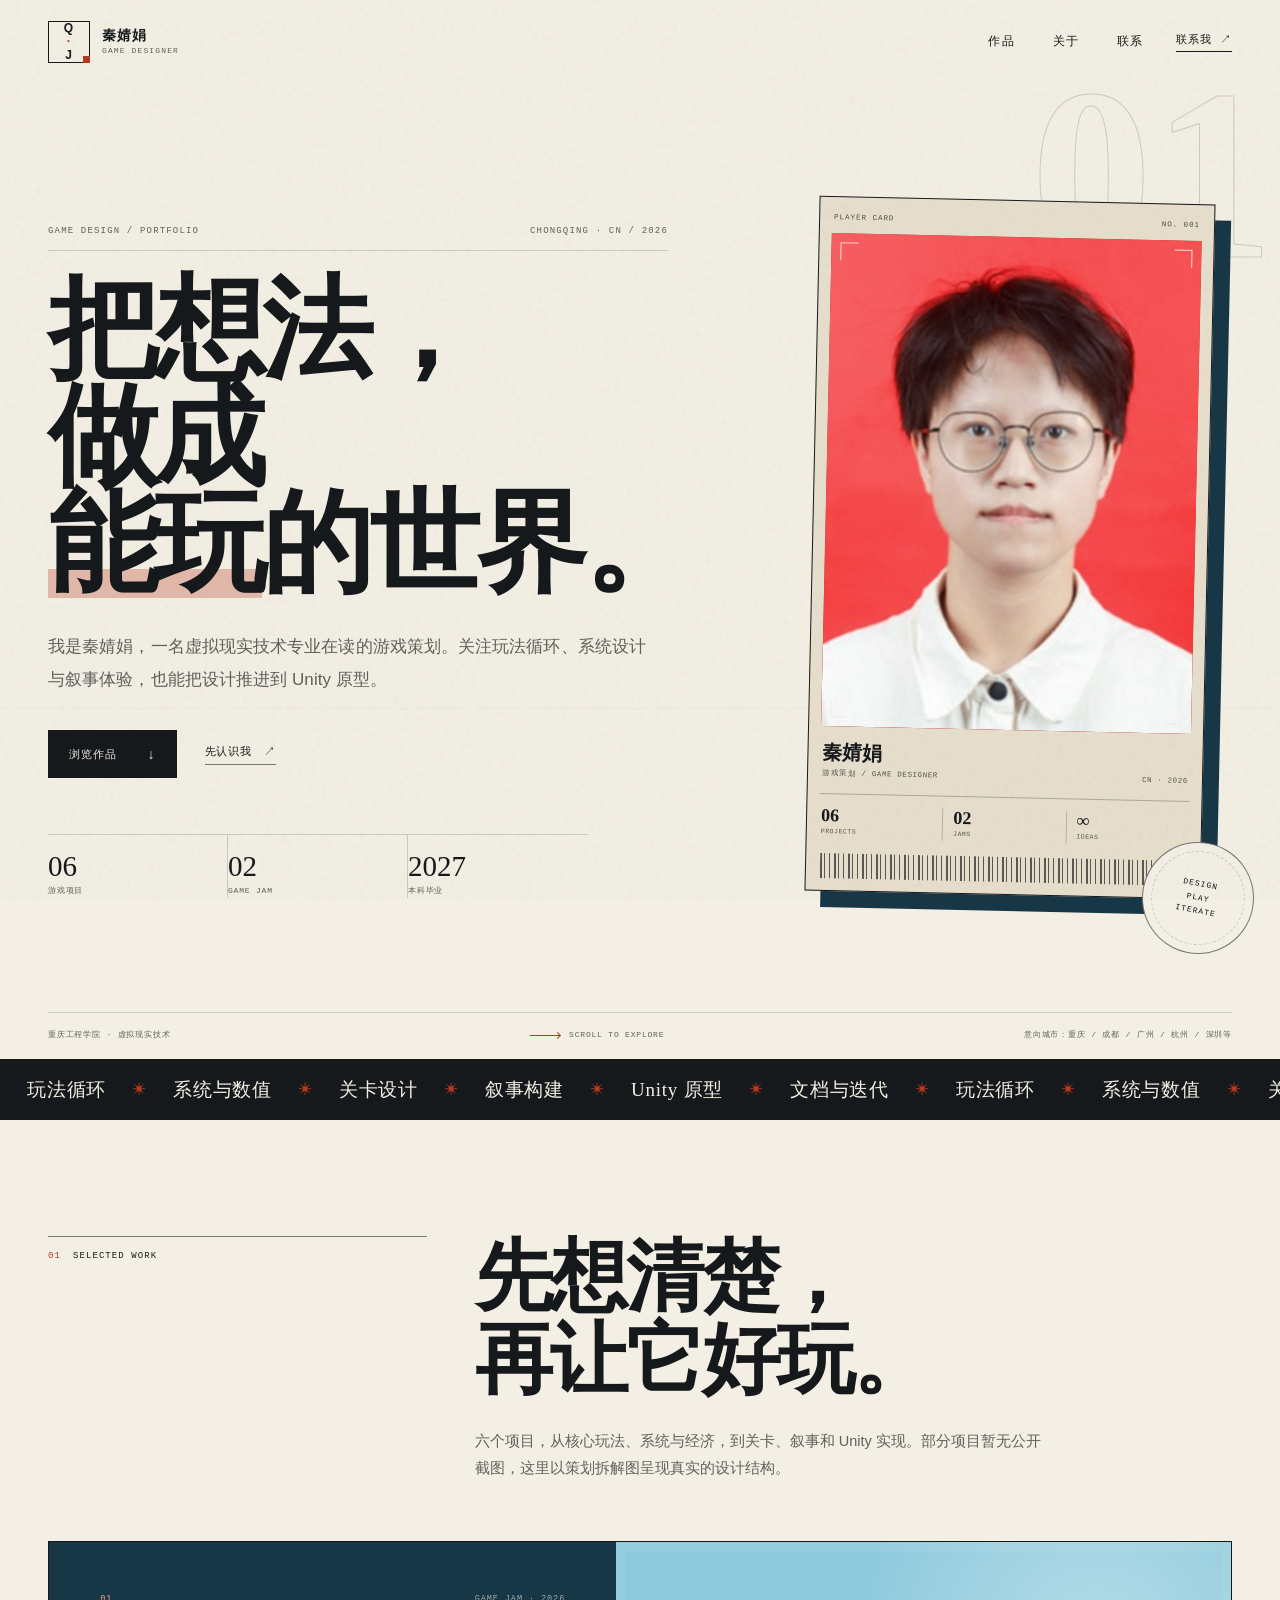
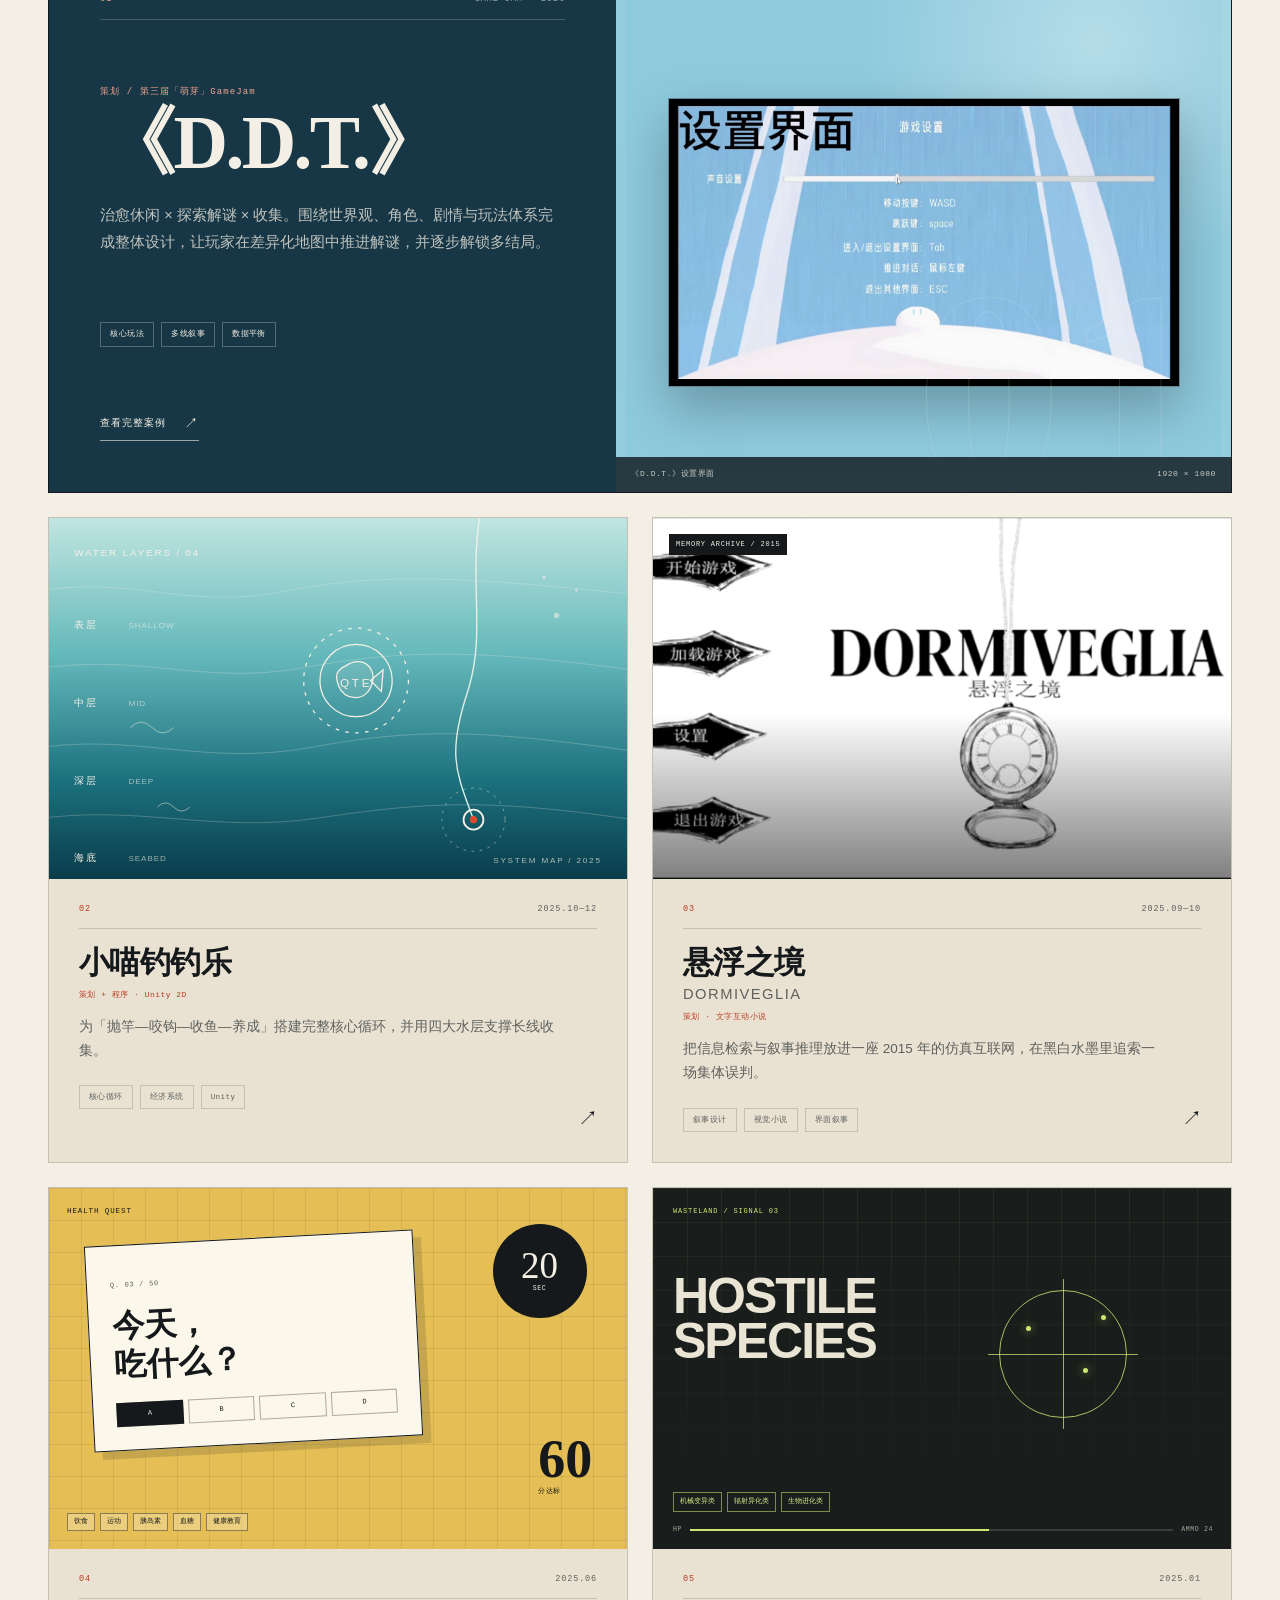
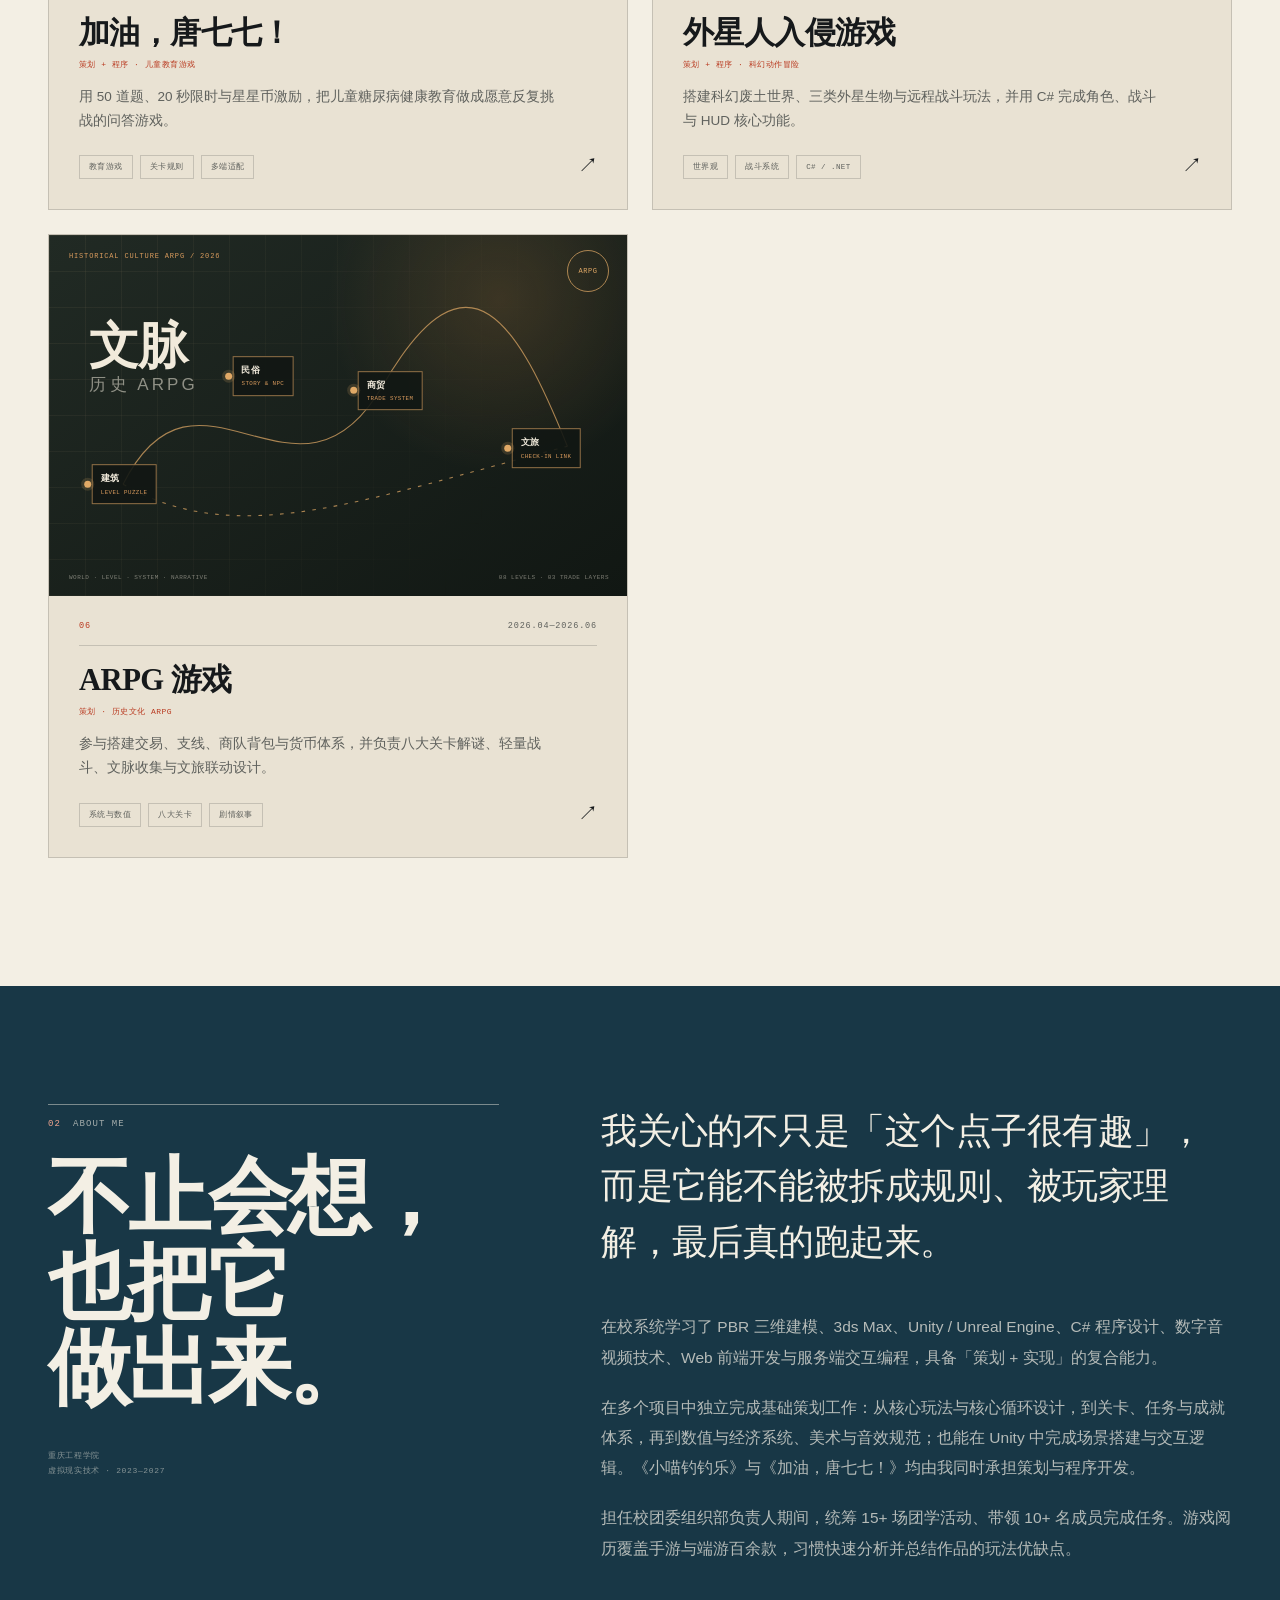
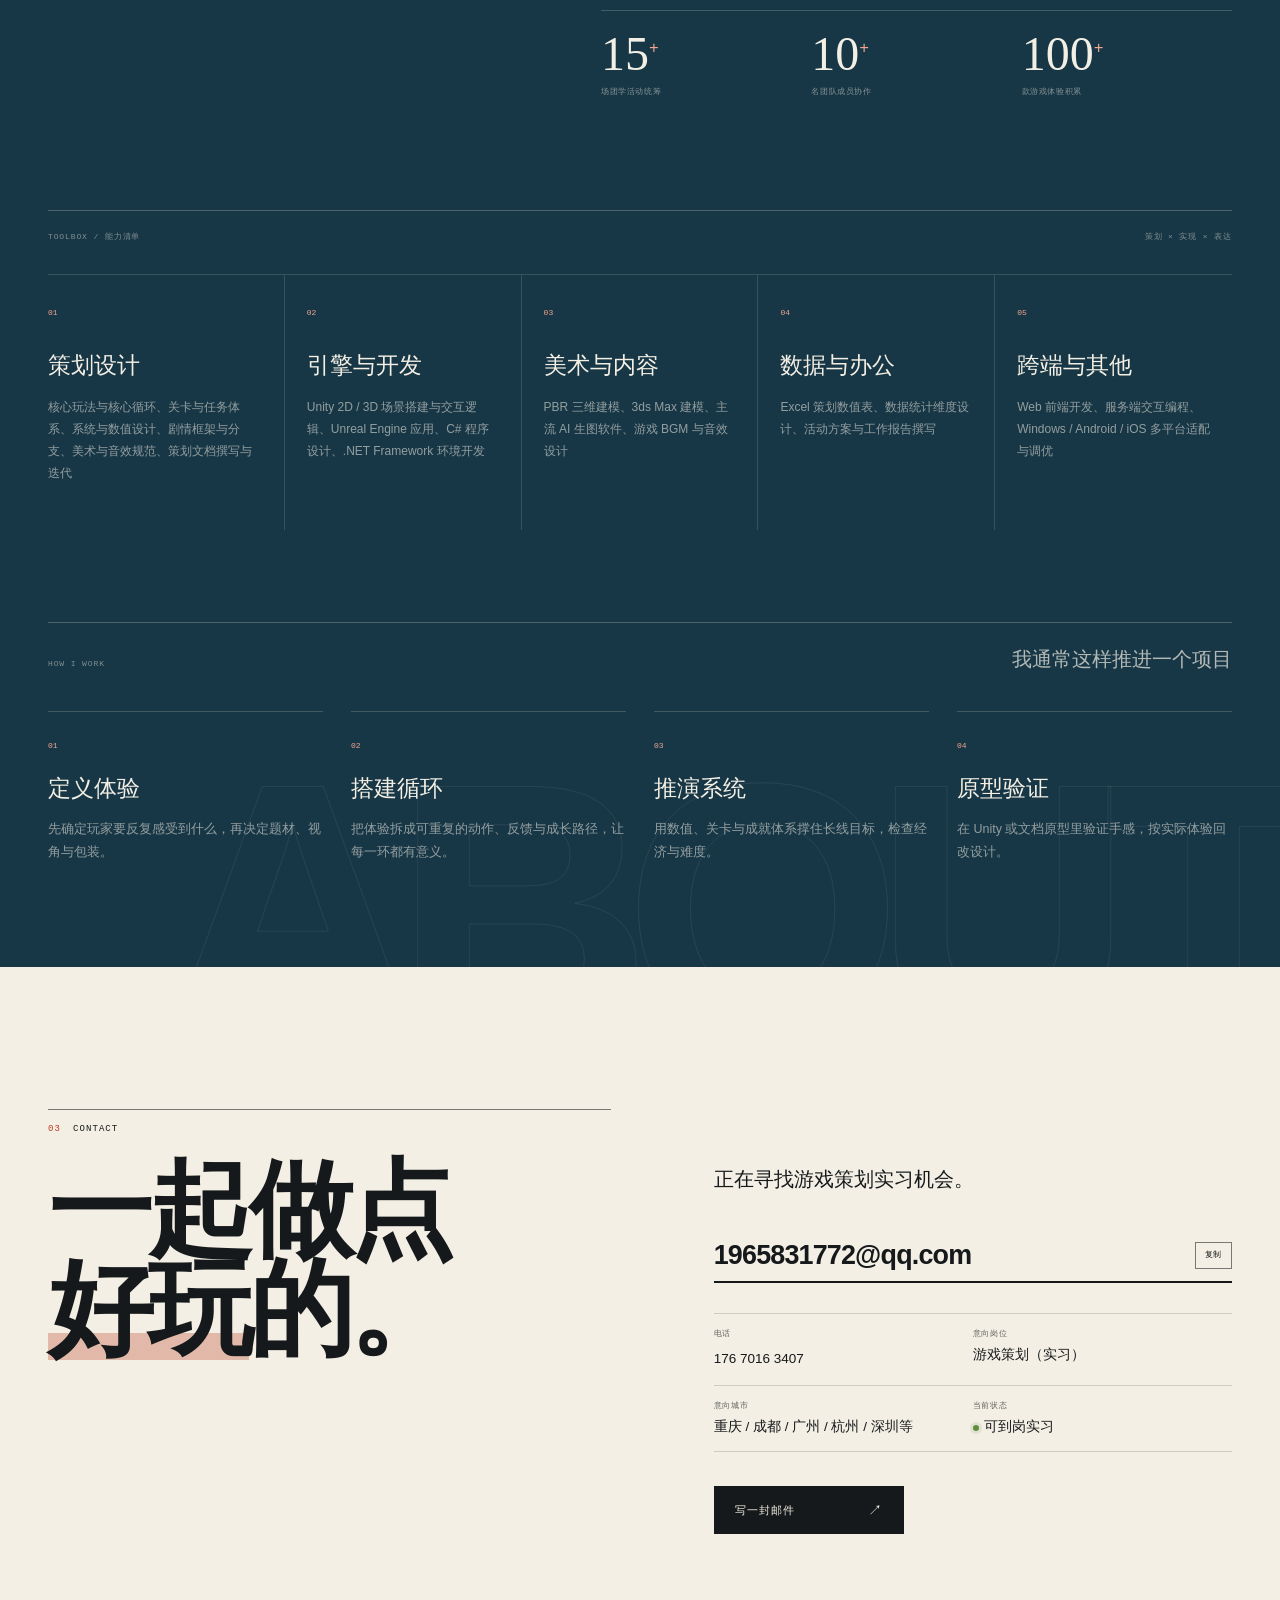
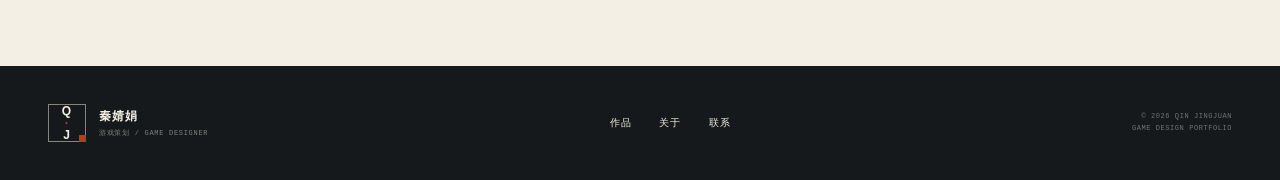
==== commit 6ce7a996: "Refine ARPG project scope and design contributions" ====
--- a/index.html
+++ b/index.html
@@ -298,28 +298,28 @@
           </article>
 
           <article class="project-card reveal" data-project="arpg">
-            <a href="work/arpg.html" aria-label="查看 ARPG 游戏跑商系统项目案例">
-              <div class="project-cover cover-arpg" role="img" aria-label="ARPG 游戏跑商系统设计图：四阶段周循环、跨城贸易路线与不同商人价格">
+            <a href="work/arpg.html" aria-label="查看 ARPG 游戏项目案例">
+              <div class="project-cover cover-arpg" role="img" aria-label="历史文化 ARPG 设计图：建筑、民俗、商贸与文旅四条文脉，以及八大关卡和三层交易系统">
                 <div class="arpg-grid" aria-hidden="true"></div>
                 <svg class="arpg-route-lines" viewBox="0 0 640 400" aria-hidden="true" preserveAspectRatio="none">
                   <path d="M82 276 C165 112 275 330 370 166 S520 100 574 234"/>
                   <path d="M82 276 C210 350 350 292 574 234" stroke-dasharray="4 8"/>
                 </svg>
-                <div class="arpg-cover-kicker">WEEKLY TRADE NETWORK / 2026</div>
-                <div class="arpg-cover-title">跑商<br><em>周循环</em></div>
-                <span class="arpg-node arpg-node-a"><b>囤货</b><small>FRI 18:00</small></span>
-                <span class="arpg-node arpg-node-b"><b>补货</b><small>MON—TUE</small></span>
-                <span class="arpg-node arpg-node-c"><b>出货</b><small>WED—THU</small></span>
-                <span class="arpg-node arpg-node-d"><b>结算</b><small>FRI—SUN</small></span>
+                <div class="arpg-cover-kicker">HISTORICAL CULTURE ARPG / 2026</div>
+                <div class="arpg-cover-title">文脉<br><em>历史 ARPG</em></div>
+                <span class="arpg-node arpg-node-a"><b>建筑</b><small>LEVEL PUZZLE</small></span>
+                <span class="arpg-node arpg-node-b"><b>民俗</b><small>STORY &amp; NPC</small></span>
+                <span class="arpg-node arpg-node-c"><b>商贸</b><small>TRADE SYSTEM</small></span>
+                <span class="arpg-node arpg-node-d"><b>文旅</b><small>CHECK-IN LINK</small></span>
                 <div class="arpg-seal">ARPG</div>
-                <div class="arpg-cover-foot"><span>SYSTEM DESIGN / V1.1.0</span><span>04 PHASES · 03 MARKETS</span></div>
+                <div class="arpg-cover-foot"><span>WORLD · LEVEL · SYSTEM · NARRATIVE</span><span>08 LEVELS · 03 TRADE LAYERS</span></div>
               </div>
               <div class="project-info">
                 <div class="project-meta"><span>06</span><span>2026.04—2026.06</span></div>
                 <h3>ARPG 游戏</h3>
-                <p class="project-sub">系统策划 · 跑商系统</p>
-                <p class="project-desc">以周循环价格波动和城市间流动商人为核心，搭建囤货、补货、跨城倒卖与收益控制的完整经济玩法。</p>
-                <ul class="tag-list tag-list-small"><li>系统设计</li><li>经济循环</li><li>策划文档</li></ul>
+                <p class="project-sub">策划 · 历史文化 ARPG</p>
+                <p class="project-desc">参与搭建交易、支线、商队背包与货币体系，并负责八大关卡解谜、轻量战斗、文脉收集与文旅联动设计。</p>
+                <ul class="tag-list tag-list-small"><li>系统与数值</li><li>八大关卡</li><li>剧情叙事</li></ul>
                 <span class="project-arrow" aria-hidden="true">↗</span>
               </div>
             </a>
--- a/assets/css/site.css
+++ b/assets/css/site.css
@@ -3391,6 +3391,78 @@
   color: var(--muted);
 }
 
+.arpg-work-grid {
+  display: grid;
+  grid-template-columns: repeat(5, minmax(0, 1fr));
+  gap: 1px;
+  margin-bottom: 22px;
+  background: var(--line);
+  border: 1px solid var(--line);
+}
+
+.arpg-work-pillar {
+  min-height: 190px;
+  padding: 17px;
+  background: var(--surface);
+}
+
+.arpg-work-pillar > span {
+  font-family: var(--mono);
+  font-size: 6.5px;
+  letter-spacing: 0.08em;
+  color: var(--accent);
+}
+
+.arpg-work-pillar h3 {
+  margin: 42px 0 10px;
+  font-family: var(--display);
+  font-size: clamp(17px, 1.8vw, 22px);
+  font-weight: 500;
+  line-height: 1.25;
+}
+
+.arpg-work-pillar p {
+  font-family: var(--mono);
+  font-size: 6.8px;
+  line-height: 1.75;
+  letter-spacing: 0.03em;
+  color: var(--muted);
+}
+
+.arpg-trade-layers {
+  display: grid;
+  grid-template-columns: repeat(3, minmax(0, 1fr));
+  gap: 12px;
+  margin-bottom: 28px;
+}
+
+.arpg-trade-layers div {
+  padding: 16px;
+  border: 1px solid var(--line);
+}
+
+.arpg-trade-layers span,
+.arpg-trade-layers small {
+  display: block;
+  font-family: var(--mono);
+  font-size: 6.2px;
+  line-height: 1.55;
+  letter-spacing: 0.05em;
+  color: var(--muted);
+}
+
+.arpg-trade-layers span {
+  color: var(--accent);
+}
+
+.arpg-trade-layers strong {
+  display: block;
+  margin: 16px 0 6px;
+  font-family: var(--display);
+  font-size: 18px;
+  font-weight: 500;
+}
+
 .project-document-card {
   margin-top: 34px;
   border: 1px solid var(--line-strong);
@@ -4278,6 +4350,10 @@
     grid-template-columns: repeat(2, minmax(0, 1fr));
   }
 
+  .arpg-work-grid {
+    grid-template-columns: repeat(2, minmax(0, 1fr));
+  }
+
   .trade-step:nth-child(2)::after {
     display: none;
   }
@@ -4288,6 +4364,12 @@
     font-size: 32px;
   }
 
+  .design-board-arpg .board-head {
+    display: flex;
+    flex-direction: column;
+    gap: 6px;
+  }
+
   .arpg-node {
     padding: 5px 6px;
   }
@@ -4321,6 +4403,19 @@
     grid-template-columns: 1fr;
   }
 
+  .arpg-work-grid,
+  .arpg-trade-layers {
+    grid-template-columns: 1fr;
+  }
+
+  .arpg-work-pillar {
+    min-height: 0;
+  }
+
+  .arpg-work-pillar h3 {
+    margin-top: 22px;
+  }
+
   .trade-stats {
     grid-template-columns: repeat(2, minmax(0, 1fr));
   }
